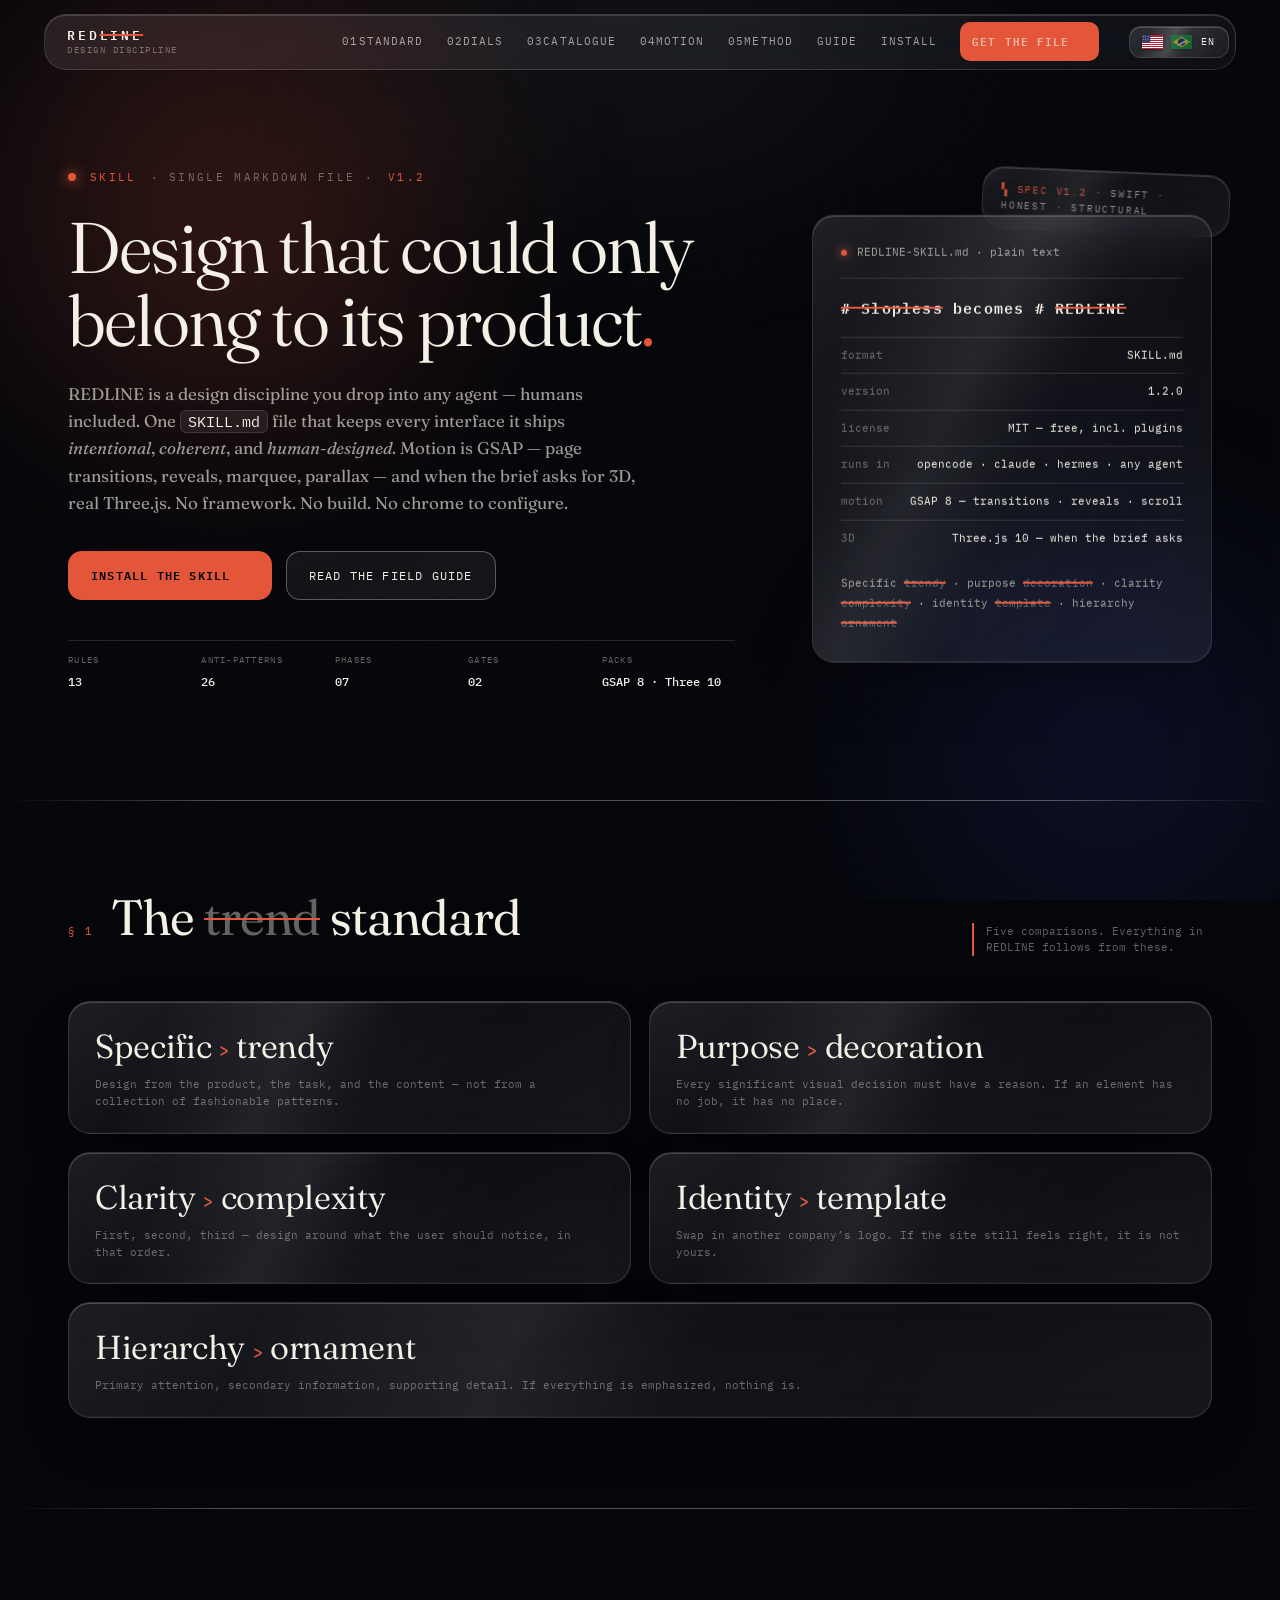
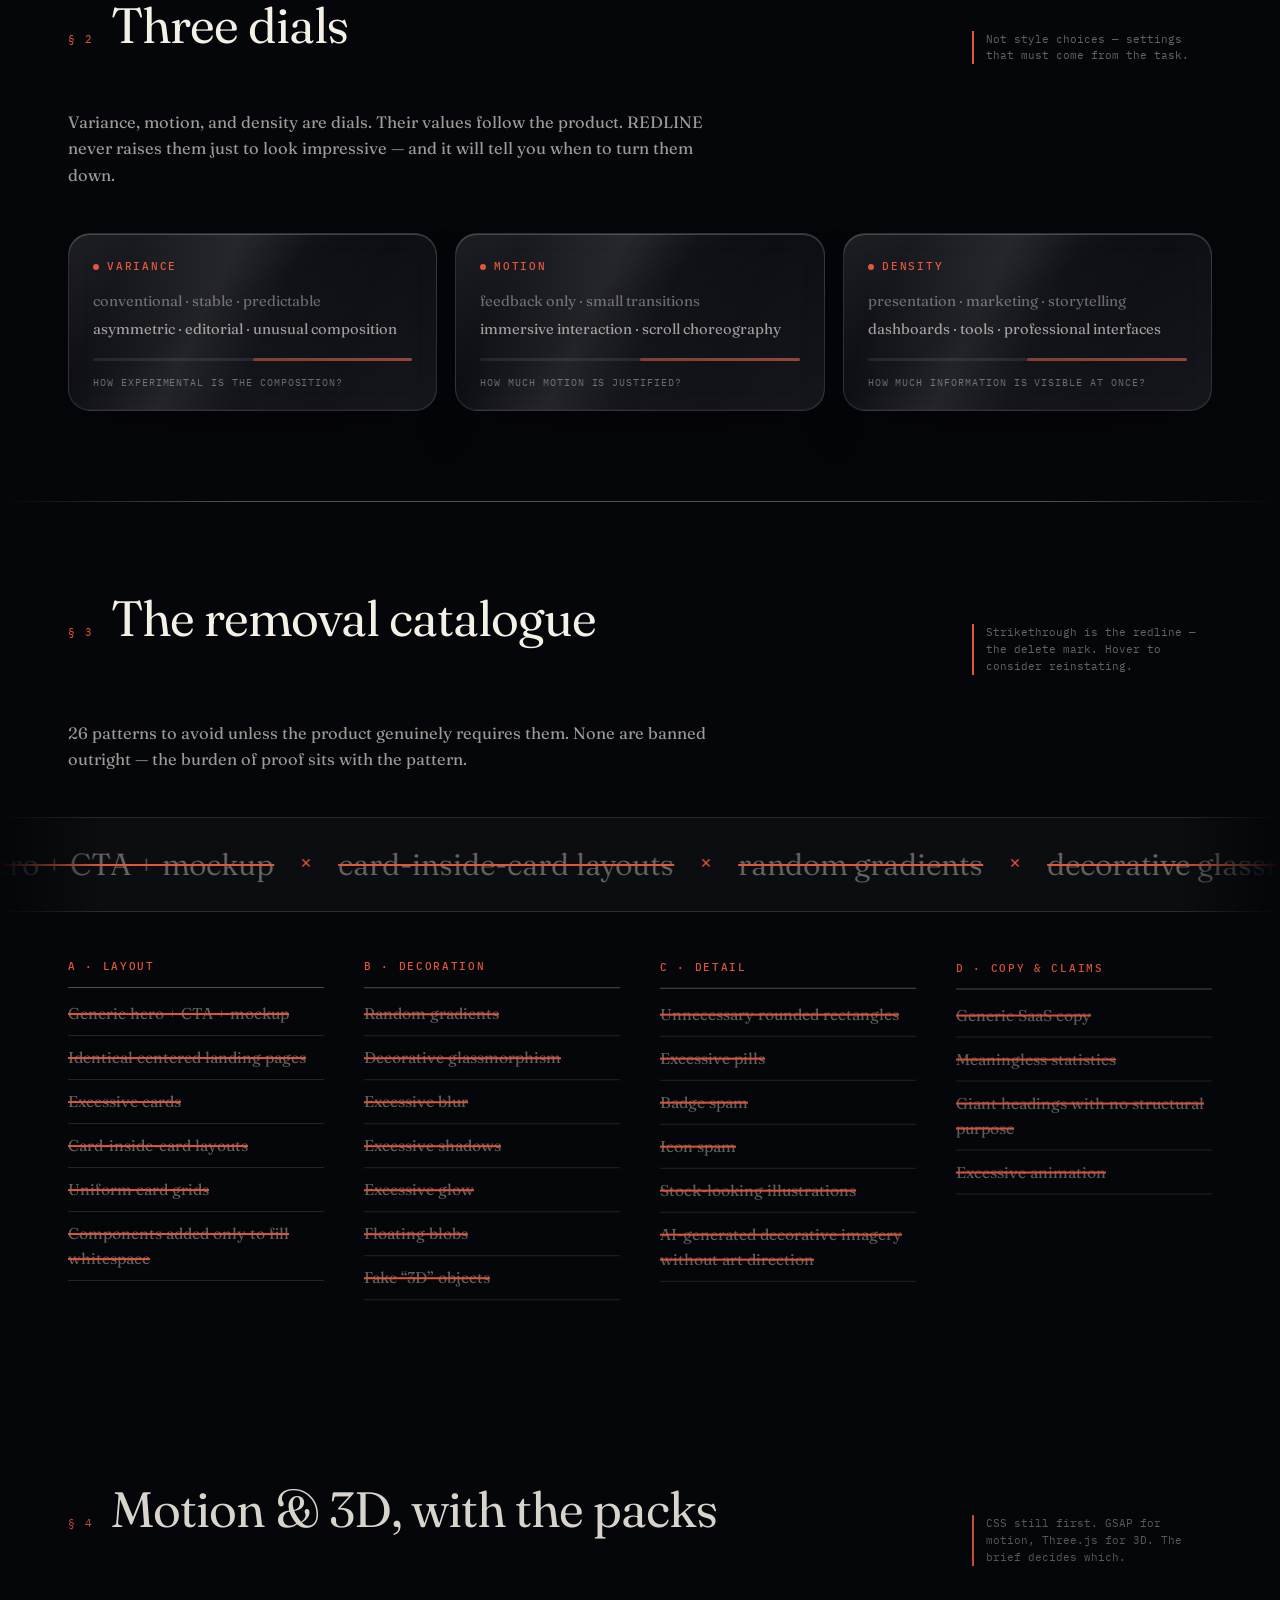
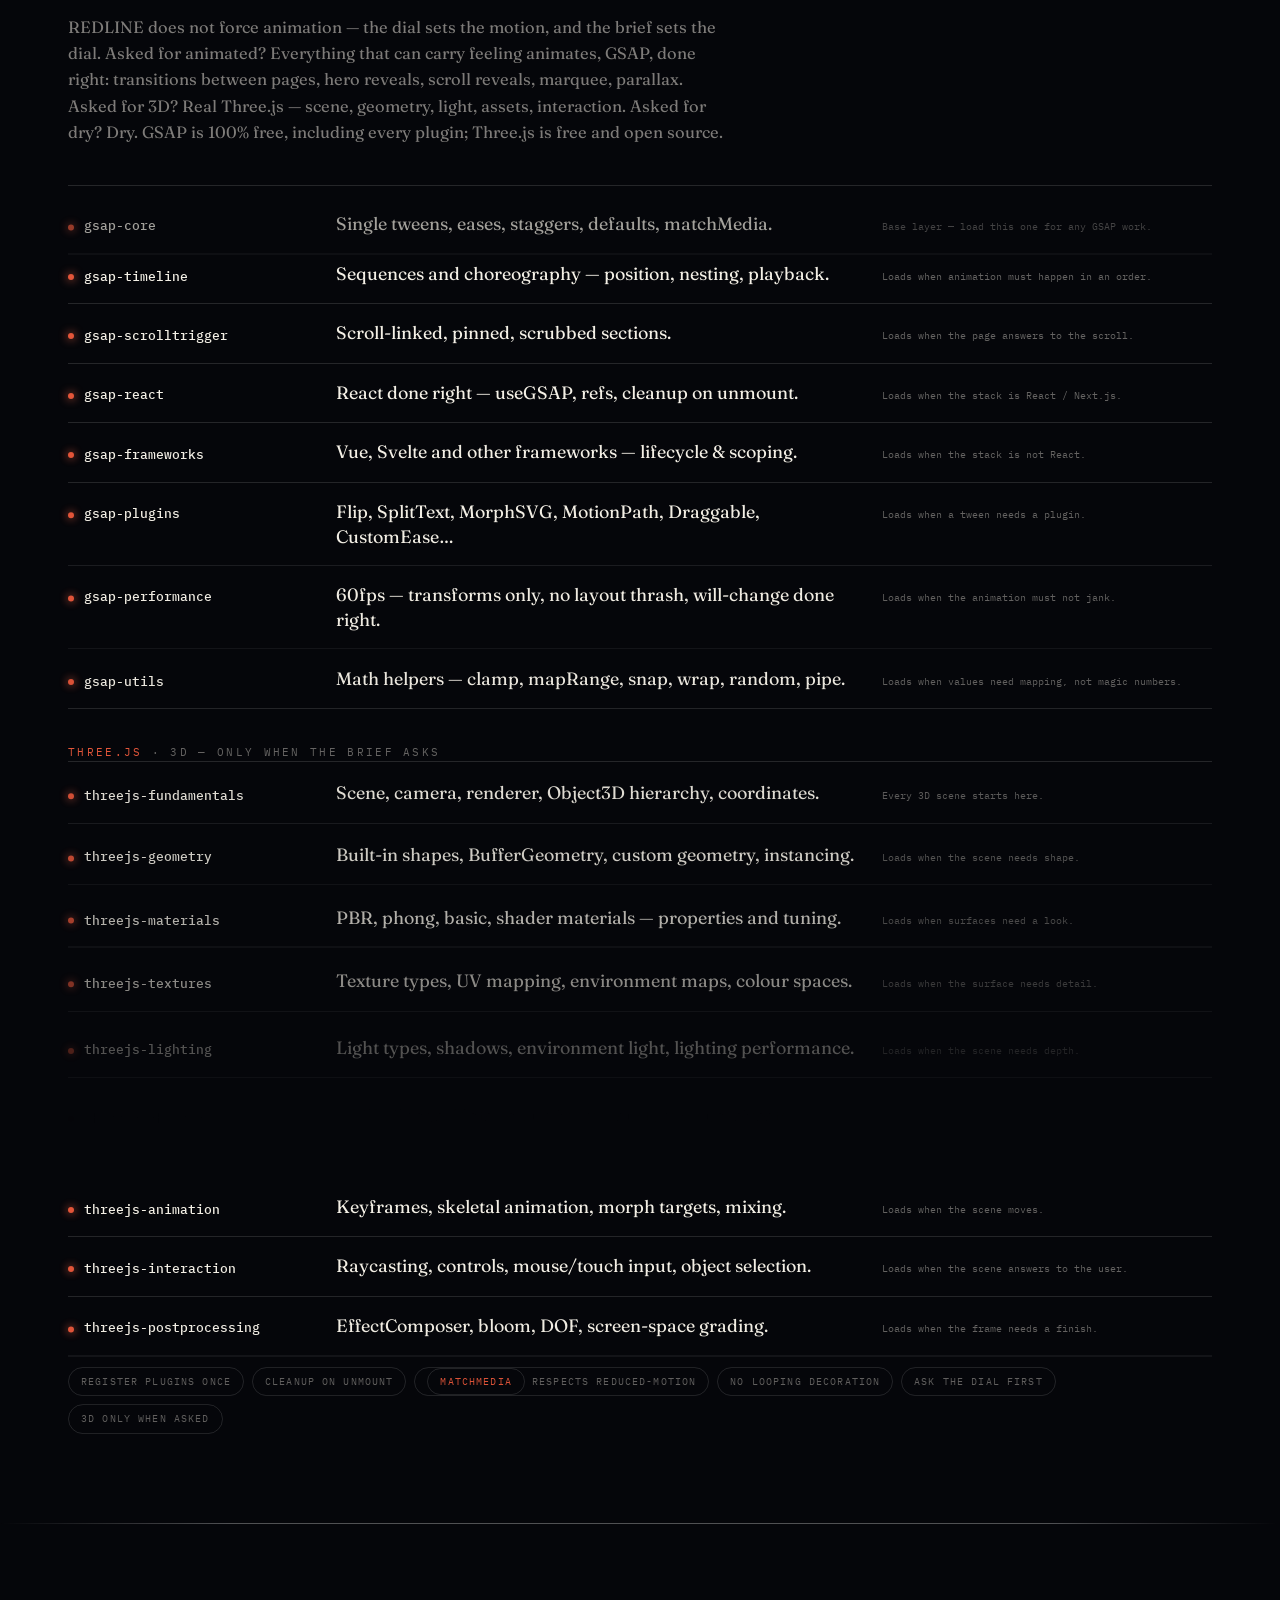
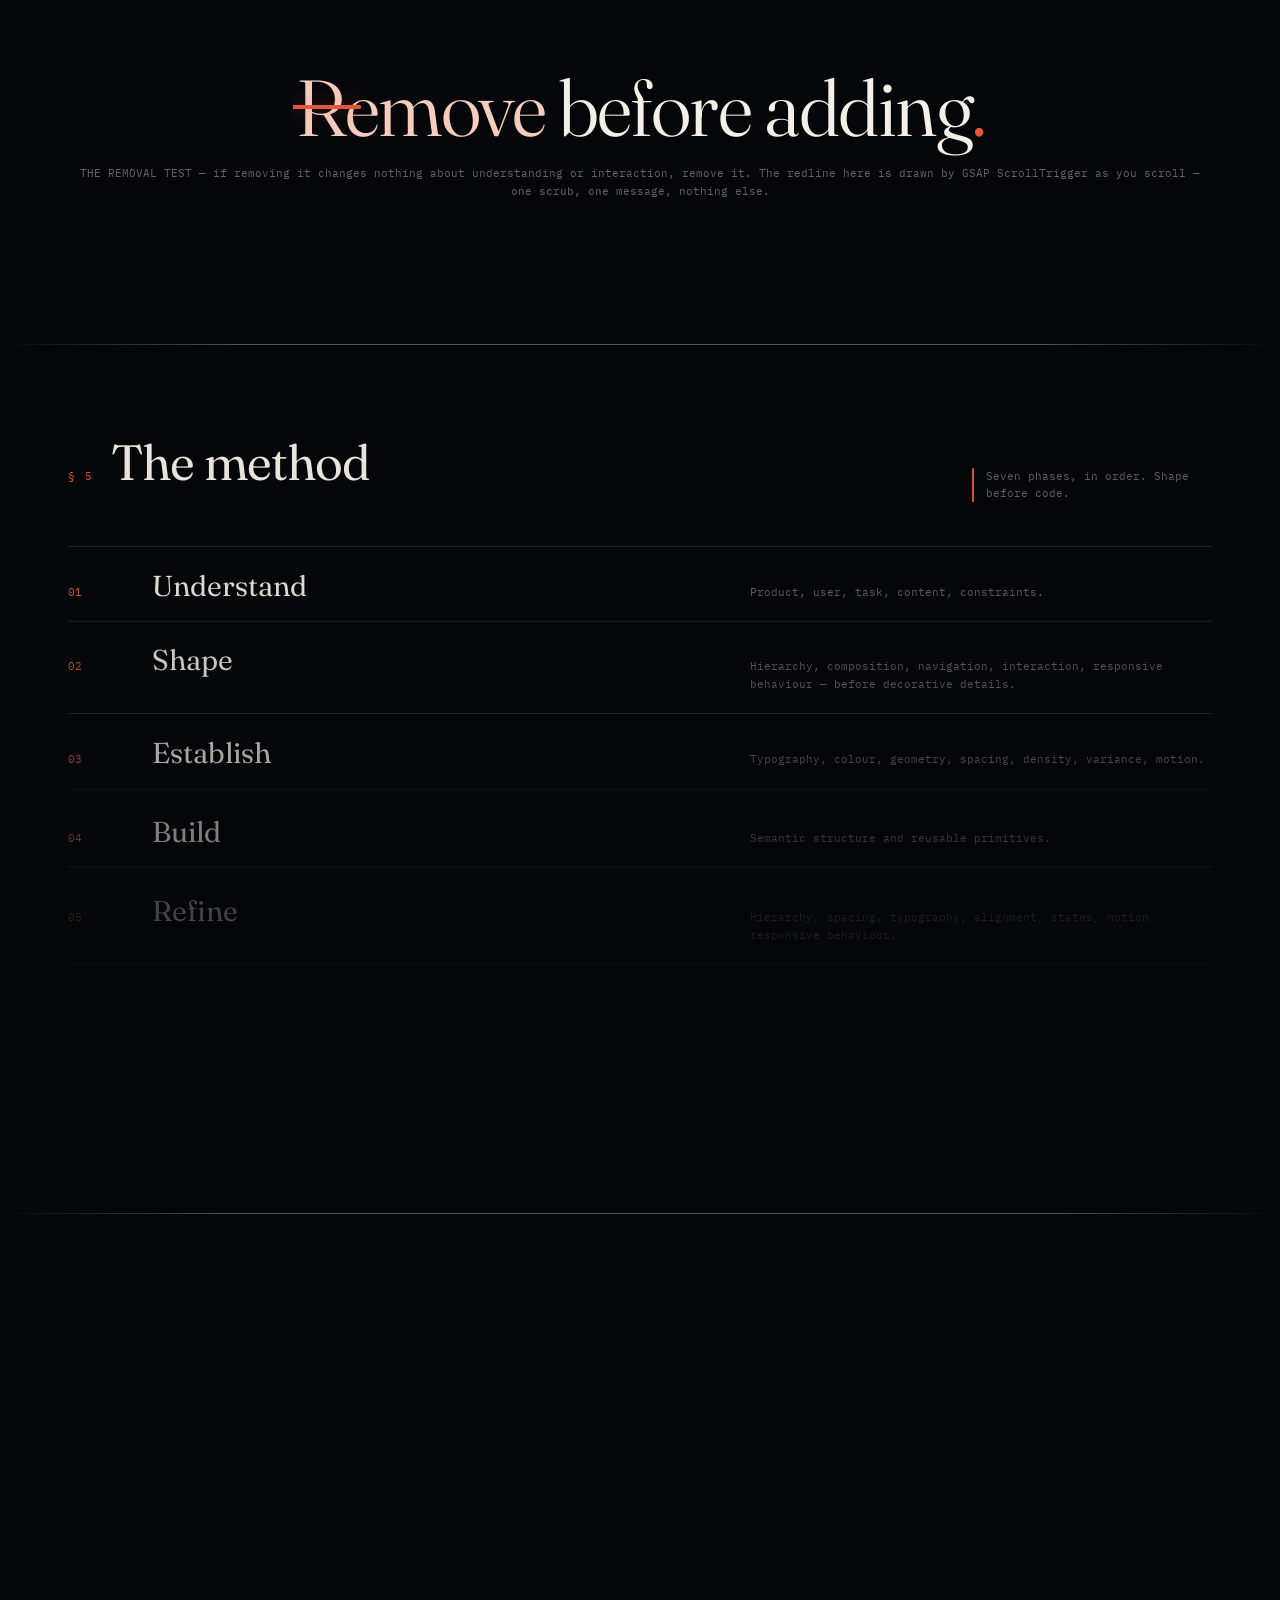
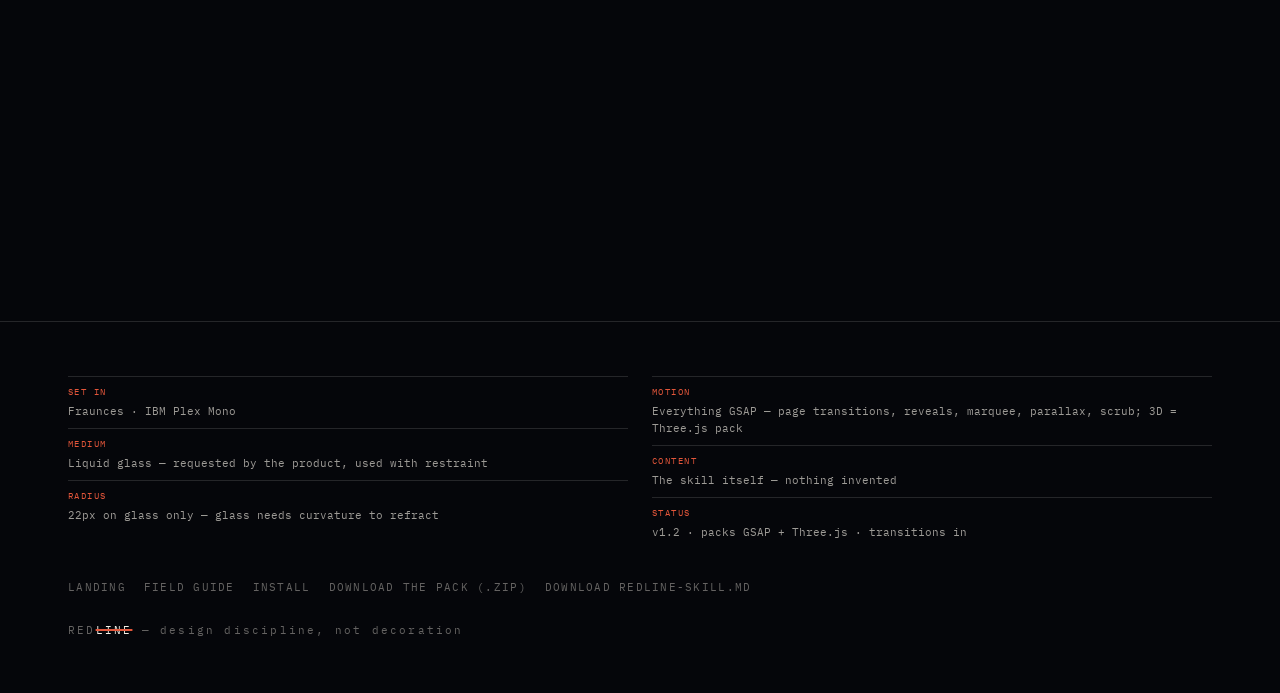
==== index.html @ 7726c8c5 "REDLINE: design discipline skill + promo site (EN/PT, GSAP & Three.js packs)" ====
<!doctype html>
<html lang="en">
<head>
<meta charset="utf-8">
<meta name="viewport" content="width=device-width, initial-scale=1">
<meta name="color-scheme" content="dark">
<title>REDLINE — Design that could only belong to its product</title>
<meta name="description" content="REDLINE is a design discipline skill — one SKILL.md file that keeps AI-generated interfaces intentional, coherent, and human. Drop it into any agent.">
<link rel="preconnect" href="https://fonts.googleapis.com">
<link rel="preconnect" href="https://fonts.gstatic.com" crossorigin>
<link href="https://fonts.googleapis.com/css2?family=Fraunces:ital,opsz,wght@0,9..144,300..700;1,9..144,300..700&family=IBM+Plex+Mono:ital,wght@0,400;0,500;1,400&display=swap" rel="stylesheet">
<link rel="icon" href="data:image/svg+xml,%3Csvg xmlns='http://www.w3.org/2000/svg' viewBox='0 0 32 32'%3E%3Crect width='32' height='32' rx='7' fill='%2305060A'/%3E%3Crect x='4' y='15' width='24' height='2' rx='1' fill='%23E3563A'/%3E%3C/svg%3E">
<link rel="stylesheet" href="styles.css">
</head>
<body>

<div class="aura" aria-hidden="true"><span class="aura__core"></span></div>

<div class="pagefx" aria-hidden="true"><span class="pagefx__word">REDLINE</span></div>

<a class="skip" href="#main">Skip to content</a>

<div class="progress" aria-hidden="true"><span class="progress__bar" id="progressBar"></span></div>

<header class="topbar">
  <a class="logo" href="index.html" aria-label="REDLINE — home" data-i18n-attr="aria-label">
    RED<span class="logo__red">LINE</span>
    <span class="logo__tag">DESIGN DISCIPLINE</span>
  </a>
  <nav class="topnav" aria-label="Sections" data-i18n-attr="aria-label">
    <a href="#standard"><span class="n">01</span>Standard</a>
    <a href="#dials"><span class="n">02</span>Dials</a>
    <a href="#catalogue"><span class="n">03</span>Catalogue</a>
    <a href="#motion"><span class="n">04</span>Motion</a>
    <a href="#method"><span class="n">05</span>Method</a>
    <a href="guide.html">Guide</a>
    <a href="install.html">Install</a>
    <a class="btn btn--primary" href="install.html">Get the file <span class="arrow">→</span></a>
  </nav>
  <button class="langbtn" id="langBtn" type="button" aria-label="Mudar para português">
    <span class="langbtn__flag langbtn__flag--us" aria-hidden="true"><svg viewBox="0 0 21 14" xmlns="http://www.w3.org/2000/svg"><rect width="21" height="14" fill="#B22234"/><rect y="2" width="21" height="1" fill="#FFF"/><rect y="4" width="21" height="1" fill="#FFF"/><rect y="6" width="21" height="1" fill="#FFF"/><rect y="8" width="21" height="1" fill="#FFF"/><rect y="10" width="21" height="1" fill="#FFF"/><rect y="12" width="21" height="1" fill="#FFF"/><rect width="8.4" height="7.5" fill="#3C3B6E"/><circle cx="1.2" cy="1.6" r="0.4" fill="#FFF"/><circle cx="3.6" cy="1.6" r="0.4" fill="#FFF"/><circle cx="6" cy="1.6" r="0.4" fill="#FFF"/><circle cx="1.2" cy="4.4" r="0.4" fill="#FFF"/><circle cx="3.6" cy="4.4" r="0.4" fill="#FFF"/><circle cx="6" cy="4.4" r="0.4" fill="#FFF"/></svg></span>
    <span class="langbtn__flag langbtn__flag--br" aria-hidden="true"><svg viewBox="0 0 21 14" xmlns="http://www.w3.org/2000/svg"><rect width="21" height="14" fill="#009C3B"/><path d="M10.5 1.75 19.25 7 10.5 12.25 1.75 7Z" fill="#FFDF00"/><circle cx="10.5" cy="7" r="3.6" fill="#002776"/><path d="M6.3 9.7 14.7 5.3 15.6 6.6 7.2 11Z" fill="#FFF"/></svg></span>
    <span class="langbtn__code" data-langcode>EN</span>
  </button>
</header>

<main id="main">

  <!-- ══════════ HERO ══════════ -->
  <section class="hero">
    <div class="wrap hero__grid">
      <div>
        <p class="eyebrow hero__eyebrow"><span class="glow"></span><span class="red">SKILL</span> · SINGLE MARKDOWN FILE · <span class="red">v1.2</span></p>
        <h1>Design that could only belong to its product<span class="period">.</span></h1>
        <p class="sub" data-i18n="hero.sub">REDLINE is a design discipline you drop into any agent — humans included. One <code class="inline-code">SKILL.md</code> file that keeps every interface it ships <em>intentional</em>, <em>coherent</em>, and <em>human-designed</em>. Motion is GSAP — page transitions, reveals, marquee, parallax — and when the brief asks for 3D, real Three.js. No framework. No build. No chrome to configure.</p>
        <div class="hero__cta">
          <a class="btn btn--primary" href="install.html">Install the skill <span class="arrow">→</span></a>
          <a class="btn" href="guide.html">Read the field guide</a>
        </div>
        <div class="hero__meta">
          <div><span class="k">Rules</span><span class="v">13</span></div>
          <div><span class="k">Anti-patterns</span><span class="v">26</span></div>
          <div><span class="k">Phases</span><span class="v">07</span></div>
          <div><span class="k">Gates</span><span class="v">02</span></div>
          <div><span class="k">Packs</span><span class="v">GSAP 8 · Three 10</span></div>
        </div>
      </div>

      <div class="hero__stage">
        <div class="glass skillcard--back" aria-hidden="true"><span class="red">▚ spec v1.2</span> · swift · honest · structural</div>
        <div class="glass skillcard">
          <p class="skillcard__file"><span class="dot"></span> REDLINE-SKILL.md · plain text</p>
          <h2 data-i18n="sc.h2"><span class="strike"># Slopless</span> becomes # <span class="strike">REDLINE</span></h2>
          <div class="skillcard__rows">
            <div><span class="k">format</span><span class="v">SKILL.md</span></div>
            <div><span class="k">version</span><span class="v">1.2.0</span></div>
            <div><span class="k">license</span><span class="v">MIT — free, incl. plugins</span></div>
            <div><span class="k">runs in</span><span class="v">opencode · claude · hermes · any agent</span></div>
            <div><span class="k">motion</span><span class="v">GSAP 8 — transitions · reveals · scroll</span></div>
            <div><span class="k">3D</span><span class="v">Three.js 10 — when the brief asks</span></div>
          </div>
          <p class="skillcard__rules" data-i18n="sc.rules">
            Specific <span class="strike">trendy</span> · purpose <span class="strike">decoration</span> · clarity <span class="strike">complexity</span> · identity <span class="strike">template</span> · hierarchy <span class="strike">ornament</span>
          </p>
        </div>
      </div>
    </div>
  </section>

  <hr class="band">

  <!-- ══════════ THE STANDARD ══════════ -->
  <section class="sec" id="standard" data-spy>
    <div class="wrap">
      <div class="sec__head">
        <span class="sec__no">§ 1</span>
        <h2 class="sec__title" data-i18n="s1.title">The <span class="strike">trend</span> standard</h2>
        <p class="sec__note">Five comparisons. Everything in REDLINE follows from these.</p>
      </div>
      <div class="standards">
        <article class="glass standard">
          <h3 class="standard__term" data-i18n="t.var">Specific <span class="cmp">&gt;</span> trendy</h3>
          <p class="standard__why">Design from the product, the task, and the content — not from a collection of fashionable patterns.</p>
        </article>
        <article class="glass standard">
          <h3 class="standard__term" data-i18n="t.pur">Purpose <span class="cmp">&gt;</span> decoration</h3>
          <p class="standard__why">Every significant visual decision must have a reason. If an element has no job, it has no place.</p>
        </article>
        <article class="glass standard">
          <h3 class="standard__term" data-i18n="t.cla">Clarity <span class="cmp">&gt;</span> complexity</h3>
          <p class="standard__why">First, second, third — design around what the user should notice, in that order.</p>
        </article>
        <article class="glass standard">
          <h3 class="standard__term" data-i18n="t.ide">Identity <span class="cmp">&gt;</span> template</h3>
          <p class="standard__why">Swap in another company&rsquo;s logo. If the site still feels right, it is not yours.</p>
        </article>
        <article class="glass standard standard--wide">
          <h3 class="standard__term" data-i18n="t.hie">Hierarchy <span class="cmp">&gt;</span> ornament</h3>
          <p class="standard__why">Primary attention, secondary information, supporting detail. If everything is emphasized, nothing is.</p>
        </article>
      </div>
    </div>
  </section>

  <hr class="band">

  <!-- ══════════ DIALS ══════════ -->
  <section class="sec" id="dials" data-spy>
    <div class="wrap">
      <div class="sec__head">
        <span class="sec__no">§ 2</span>
        <h2 class="sec__title">Three dials</h2>
        <p class="sec__note">Not style choices — settings that must come from the task.</p>
      </div>
      <p class="sec__lead">Variance, motion, and density are dials. Their values follow the product. REDLINE never raises them just to look impressive — and it will tell you when to turn them down.</p>
      <div class="dials">
        <article class="glass dial">
          <h3 class="dial__name">Variance</h3>
          <div class="dial__scale">
            <span class="low">conventional · stable · predictable</span>
            <span>asymmetric · editorial · unusual composition</span>
          </div>
          <div class="dial__ruler" aria-hidden="true"></div>
          <p class="dial__guide">How experimental is the composition?</p>
        </article>
        <article class="glass dial">
          <h3 class="dial__name">Motion</h3>
          <div class="dial__scale">
            <span class="low">feedback only · small transitions</span>
            <span>immersive interaction · scroll choreography</span>
          </div>
          <div class="dial__ruler" aria-hidden="true"></div>
          <p class="dial__guide">How much motion is justified?</p>
        </article>
        <article class="glass dial">
          <h3 class="dial__name">Density</h3>
          <div class="dial__scale">
            <span class="low">presentation · marketing · storytelling</span>
            <span>dashboards · tools · professional interfaces</span>
          </div>
          <div class="dial__ruler" aria-hidden="true"></div>
          <p class="dial__guide">How much information is visible at once?</p>
        </article>
      </div>
    </div>
  </section>

  <hr class="band">

  <!-- ══════════ CATALOGUE ══════════ -->
  <section class="sec" id="catalogue" data-spy>
    <div class="wrap">
      <div class="sec__head">
        <span class="sec__no">§ 3</span>
        <h2 class="sec__title">The removal catalogue</h2>
        <p class="sec__note">Strikethrough is the redline — the delete mark. Hover to consider reinstating.</p>
      </div>
      <p class="sec__lead">26 patterns to avoid unless the product genuinely requires them. None are banned outright — the burden of proof sits with the pattern.</p>
    </div>

    <div class="marquee" aria-hidden="true">
      <div class="marquee__track">
        <div class="marquee__set" aria-hidden="false">
          <span class="marquee__item">generic hero + CTA + mockup</span><span class="marquee__sep">✕</span>
          <span class="marquee__item">card-inside-card layouts</span><span class="marquee__sep">✕</span>
          <span class="marquee__item">random gradients</span><span class="marquee__sep">✕</span>
          <span class="marquee__item">decorative glassmorphism</span><span class="marquee__sep">✕</span>
          <span class="marquee__item">badge spam</span><span class="marquee__sep">✕</span>
          <span class="marquee__item">meaningless statistics</span><span class="marquee__sep">✕</span>
          <span class="marquee__item">floating blobs</span><span class="marquee__sep">✕</span>
          <span class="marquee__item">generic SaaS copy</span><span class="marquee__sep">✕</span>
          <span class="marquee__item">excessive pills</span><span class="marquee__sep">✕</span>
          <span class="marquee__item">uniform card grids</span><span class="marquee__sep">✕</span>
        </div>
        <div class="marquee__set" aria-hidden="true">
          <span class="marquee__item">generic hero + CTA + mockup</span><span class="marquee__sep">✕</span>
          <span class="marquee__item">card-inside-card layouts</span><span class="marquee__sep">✕</span>
          <span class="marquee__item">random gradients</span><span class="marquee__sep">✕</span>
          <span class="marquee__item">decorative glassmorphism</span><span class="marquee__sep">✕</span>
          <span class="marquee__item">badge spam</span><span class="marquee__sep">✕</span>
          <span class="marquee__item">meaningless statistics</span><span class="marquee__sep">✕</span>
          <span class="marquee__item">floating blobs</span><span class="marquee__sep">✕</span>
          <span class="marquee__item">generic SaaS copy</span><span class="marquee__sep">✕</span>
          <span class="marquee__item">excessive pills</span><span class="marquee__sep">✕</span>
          <span class="marquee__item">uniform card grids</span><span class="marquee__sep">✕</span>
        </div>
      </div>
    </div>

    <div class="wrap">
      <div class="catalogue-grid">
        <div>
          <h3>A · Layout</h3>
          <ul class="slop">
            <li>Generic hero + CTA + mockup</li>
            <li>Identical centered landing pages</li>
            <li>Excessive cards</li>
            <li>Card-inside-card layouts</li>
            <li>Uniform card grids</li>
            <li>Components added only to fill whitespace</li>
          </ul>
        </div>
        <div>
          <h3>B · Decoration</h3>
          <ul class="slop">
            <li>Random gradients</li>
            <li>Decorative glassmorphism</li>
            <li>Excessive blur</li>
            <li>Excessive shadows</li>
            <li>Excessive glow</li>
            <li>Floating blobs</li>
            <li>Fake &ldquo;3D&rdquo; objects</li>
          </ul>
        </div>
        <div>
          <h3>C · Detail</h3>
          <ul class="slop">
            <li>Unnecessary rounded rectangles</li>
            <li>Excessive pills</li>
            <li>Badge spam</li>
            <li>Icon spam</li>
            <li>Stock-looking illustrations</li>
            <li>AI-generated decorative imagery without art direction</li>
          </ul>
        </div>
        <div>
          <h3>D · Copy &amp; claims</h3>
          <ul class="slop">
            <li>Generic SaaS copy</li>
            <li>Meaningless statistics</li>
            <li>Giant headings with no structural purpose</li>
            <li>Excessive animation</li>
          </ul>
        </div>
      </div>
    </div>
  </section>

  <!-- ══════════ MOTION + GSAP PACK ══════════ -->
  <section class="sec" id="motion" data-spy>
    <div class="wrap">
      <div class="sec__head">
        <span class="sec__no">§ 4</span>
        <h2 class="sec__title">Motion &amp; 3D, with the packs</h2>
        <p class="sec__note">CSS still first. GSAP for motion, Three.js for 3D. The brief decides which.</p>
      </div>
      <p class="sec__lead">REDLINE does not force animation — the dial sets the motion, and the brief sets the dial. Asked for animated? Everything that can carry feeling animates, GSAP, done right: transitions between pages, hero reveals, scroll reveals, marquee, parallax. Asked for 3D? Real Three.js — scene, geometry, light, assets, interaction. Asked for dry? Dry. GSAP is 100% free, including every plugin; Three.js is free and open source.</p>
      <div class="gskills">
        <div class="gskill">
          <span class="gskill__name">gsap-core</span>
          <span class="gskill__do">Single tweens, eases, staggers, defaults, matchMedia.</span>
          <span class="gskill__when">Base layer — load this one for any GSAP work.</span>
        </div>
        <div class="gskill">
          <span class="gskill__name">gsap-timeline</span>
          <span class="gskill__do">Sequences and choreography — position, nesting, playback.</span>
          <span class="gskill__when">Loads when animation must happen in an order.</span>
        </div>
        <div class="gskill">
          <span class="gskill__name">gsap-scrolltrigger</span>
          <span class="gskill__do">Scroll-linked, pinned, scrubbed sections.</span>
          <span class="gskill__when">Loads when the page answers to the scroll.</span>
        </div>
        <div class="gskill">
          <span class="gskill__name">gsap-react</span>
          <span class="gskill__do">React done right — useGSAP, refs, cleanup on unmount.</span>
          <span class="gskill__when">Loads when the stack is React / Next.js.</span>
        </div>
        <div class="gskill">
          <span class="gskill__name">gsap-frameworks</span>
          <span class="gskill__do">Vue, Svelte and other frameworks — lifecycle &amp; scoping.</span>
          <span class="gskill__when">Loads when the stack is not React.</span>
        </div>
        <div class="gskill">
          <span class="gskill__name">gsap-plugins</span>
          <span class="gskill__do">Flip, SplitText, MorphSVG, MotionPath, Draggable, CustomEase&hellip;</span>
          <span class="gskill__when">Loads when a tween needs a plugin.</span>
        </div>
        <div class="gskill">
          <span class="gskill__name">gsap-performance</span>
          <span class="gskill__do">60fps — transforms only, no layout thrash, will-change done right.</span>
          <span class="gskill__when">Loads when the animation must not jank.</span>
        </div>
        <div class="gskill">
          <span class="gskill__name">gsap-utils</span>
          <span class="gskill__do">Math helpers — clamp, mapRange, snap, wrap, random, pipe.</span>
          <span class="gskill__when">Loads when values need mapping, not magic numbers.</span>
        </div>
      </div>
      <p class="eyebrow packsub"><span class="red">THREE.JS</span> · 3D — ONLY WHEN THE BRIEF ASKS</p>
      <div class="gskills">
        <div class="gskill">
          <span class="gskill__name">threejs-fundamentals</span>
          <span class="gskill__do">Scene, camera, renderer, Object3D hierarchy, coordinates.</span>
          <span class="gskill__when">Every 3D scene starts here.</span>
        </div>
        <div class="gskill">
          <span class="gskill__name">threejs-geometry</span>
          <span class="gskill__do">Built-in shapes, BufferGeometry, custom geometry, instancing.</span>
          <span class="gskill__when">Loads when the scene needs shape.</span>
        </div>
        <div class="gskill">
          <span class="gskill__name">threejs-materials</span>
          <span class="gskill__do">PBR, phong, basic, shader materials — properties and tuning.</span>
          <span class="gskill__when">Loads when surfaces need a look.</span>
        </div>
        <div class="gskill">
          <span class="gskill__name">threejs-textures</span>
          <span class="gskill__do">Texture types, UV mapping, environment maps, colour spaces.</span>
          <span class="gskill__when">Loads when the surface needs detail.</span>
        </div>
        <div class="gskill">
          <span class="gskill__name">threejs-lighting</span>
          <span class="gskill__do">Light types, shadows, environment light, lighting performance.</span>
          <span class="gskill__when">Loads when the scene needs depth.</span>
        </div>
        <div class="gskill">
          <span class="gskill__name">threejs-shaders</span>
          <span class="gskill__do">GLSL, ShaderMaterial, uniforms, custom visual effects.</span>
          <span class="gskill__when">Loads when stock materials are not enough.</span>
        </div>
        <div class="gskill">
          <span class="gskill__name">threejs-loaders</span>
          <span class="gskill__do">GLTF, textures, HDR, async patterns, loading progress.</span>
          <span class="gskill__when">Loads when there are assets to load.</span>
        </div>
        <div class="gskill">
          <span class="gskill__name">threejs-animation</span>
          <span class="gskill__do">Keyframes, skeletal animation, morph targets, mixing.</span>
          <span class="gskill__when">Loads when the scene moves.</span>
        </div>
        <div class="gskill">
          <span class="gskill__name">threejs-interaction</span>
          <span class="gskill__do">Raycasting, controls, mouse/touch input, object selection.</span>
          <span class="gskill__when">Loads when the scene answers to the user.</span>
        </div>
        <div class="gskill">
          <span class="gskill__name">threejs-postprocessing</span>
          <span class="gskill__do">EffectComposer, bloom, DOF, screen-space grading.</span>
          <span class="gskill__when">Loads when the frame needs a finish.</span>
        </div>
      </div>
      <div class="motionrule">
        <span>Register plugins once</span>
        <span>Cleanup on unmount</span>
        <span><span class="red">matchMedia</span> respects reduced-motion</span>
        <span>No looping decoration</span>
        <span>Ask the dial first</span>
        <span>3D only when asked</span>
      </div>
    </div>
  </section>

  <hr class="band">

  <!-- ══════════ STATEMENT ══════════ -->
  <section class="statement" id="statement" data-spy>
    <div class="wrap">
      <h2 class="statement__line"><span class="s-word">Remove</span> <span class="s-word">before</span> <span class="s-word">adding</span><span class="period">.</span></h2>
      <p class="statement__sub">THE REMOVAL TEST — if removing it changes nothing about understanding or interaction, remove it. The redline here is drawn by GSAP ScrollTrigger as you scroll — one scrub, one message, nothing else.</p>
    </div>
  </section>

  <hr class="band">

  <!-- ══════════ METHOD ══════════ -->
  <section class="sec" id="method" data-spy>
    <div class="wrap">
      <div class="sec__head">
        <span class="sec__no">§ 5</span>
        <h2 class="sec__title">The method</h2>
        <p class="sec__note">Seven phases, in order. Shape before code.</p>
      </div>
      <div class="phases">
        <div class="phases__row">
          <span class="phases__no">01</span><span class="phases__name">Understand</span>
          <span class="phases__gloss">Product, user, task, content, constraints.</span>
        </div>
        <div class="phases__row">
          <span class="phases__no">02</span><span class="phases__name">Shape</span>
          <span class="phases__gloss">Hierarchy, composition, navigation, interaction, responsive behaviour — before decorative details.</span>
        </div>
        <div class="phases__row">
          <span class="phases__no">03</span><span class="phases__name">Establish</span>
          <span class="phases__gloss">Typography, colour, geometry, spacing, density, variance, motion.</span>
        </div>
        <div class="phases__row">
          <span class="phases__no">04</span><span class="phases__name">Build</span>
          <span class="phases__gloss">Semantic structure and reusable primitives.</span>
        </div>
        <div class="phases__row">
          <span class="phases__no">05</span><span class="phases__name">Refine</span>
          <span class="phases__gloss">Hierarchy, spacing, typography, alignment, states, motion, responsive behaviour.</span>
        </div>
        <div class="phases__row">
          <span class="phases__no">06</span><span class="phases__name">Audit</span>
          <span class="phases__gloss">Usability, accessibility, responsive behaviour, performance, consistency, content accuracy, visual hierarchy.</span>
        </div>
        <div class="phases__row">
          <span class="phases__no">07</span><span class="phases__name">Distill</span>
          <span class="phases__gloss">Remove anything that does not contribute. Do not add more because the page feels empty.</span>
        </div>
      </div>
    </div>
  </section>

  <hr class="band">

  <!-- ══════════ INSTALL CTA ══════════ -->
  <section class="sec" id="install">
    <div class="wrap">
      <div class="glass installbox">
        <div class="installbox__left">
          <p class="eyebrow"><span class="red">INSTALL</span> · ONE FILE</p>
          <h2>Drop it into your agent. That&rsquo;s the whole install<span class="period">.</span></h2>
          <p>REDLINE is a single markdown file. Your agent reads it like a manual, and every interface it designs from then on answers to the same discipline.</p>
          <div class="installbox__steps">
            <div><span class="n">1</span><span data-i18n="ib.s1">Copy <code class="inline-code">REDLINE-SKILL.md</code> into <code class="inline-code">skills/redline/</code></span></div>
            <div><span class="n">2</span><span data-i18n="ib.s2">Copy the <span class="red">8 GSAP skills</span> and <span class="red">10 Three.js skills</span> into <code class="inline-code">skills/</code> and register each in the index</span></div>
            <div><span class="n">3</span><span data-i18n="ib.s3">Ask it to design something — and watch it redline itself</span></div>
          </div>
          <div style="margin-top:8px">
            <a class="btn btn--primary" href="install.html">Install &amp; send to Hermes <span class="arrow">→</span></a>
          </div>
        </div>
        <div class="terminal" role="img" aria-label="Terminal showing the Redline install commands" data-i18n-attr="aria-label">
          <div class="terminal__bar"><i></i><i></i><i></i><span>REDLINE — bash</span></div>
          <div class="terminal__body">
            <div><span class="p">$</span> unzip redline-gsap.zip <span class="c"># skill + GSAP + Three.js packs</span></div>
            <div><span class="p">$</span> mkdir -p ~/.config/opencode/skills/redline</div>
            <div><span class="p">$</span> cp REDLINE-SKILL.md ~/.config/opencode/skills/redline/</div>
            <div><span class="p">$</span> cp -r skills/gsap-* skills/threejs-* ~/.config/opencode/skills/</div>
            <div><span class="p">$</span> <span class="c"># register each in skills-index.md (one line each)</span></div>
            <div><span class="p">$</span> <span class="c"># done. 19 skills live, 0 slop found.</span></div>
            <div><span class="p">$</span> <span class="caret">▮</span></div>
          </div>
        </div>
      </div>
    </div>
  </section>

</main>

<footer class="colophon">
  <div class="wrap">
    <div class="colophon__grid">
      <div>
        <p class="colophon__line"><span class="k">Set in</span>Fraunces · IBM Plex Mono</p>
        <p class="colophon__line"><span class="k">Medium</span>Liquid glass — requested by the product, used with restraint</p>
        <p class="colophon__line"><span class="k">Radius</span>22px on glass only — glass needs curvature to refract</p>
      </div>
      <div>
        <p class="colophon__line"><span class="k">Motion</span>Everything GSAP — page transitions, reveals, marquee, parallax, scrub; 3D = Three.js pack</p>
        <p class="colophon__line"><span class="k">Content</span>The skill itself — nothing invented</p>
        <p class="colophon__line"><span class="k">Status</span>v1.2 · packs GSAP + Three.js · transitions in</p>
      </div>
    </div>
    <nav class="colophon__nav" aria-label="Footer" data-i18n-attr="aria-label">
      <a href="index.html">Landing</a>
      <a href="guide.html">Field guide</a>
      <a href="install.html">Install</a>
      <a href="redline-gsap.zip" download>Download the pack (.zip)</a>
      <a href="REDLINE-SKILL.md" download>Download REDLINE-SKILL.md</a>
    </nav>
    <p class="colophon__brand">RED<span class="redline">LINE</span> — design discipline, not decoration</p>
  </div>
</footer>

<script src="vendor/gsap.min.js"></script>
<script src="vendor/ScrollTrigger.min.js"></script>
<script src="script.js"></script>
</body>
</html>
---- styles.css ----
/* ══════════════════════════════════════════════════════════════
   REDLINE — design discipline skill · marketing system
   Liquid glass edition. Shared across index / guide / install.
   ══════════════════════════════════════════════════════════════ */

/* ── Tokens ─────────────────────────────────────────────────── */

:root {
  --bg0:          #05060A;
  --bg1:          #0A0C13;
  --ink:          #F4F0E6;
  --ink-dim:      rgba(244, 240, 230, 0.64);
  --ink-faint:    rgba(244, 240, 230, 0.40);

  --red:          #E3563A;
  --red-bright:   #FF6A4D;
  --red-glass:    rgba(227, 86, 58, 0.16);

  --glass:        rgba(255, 255, 255, 0.055);
  --glass-2:      rgba(255, 255, 255, 0.10);
  --stroke:       rgba(255, 255, 255, 0.13);
  --stroke-strong:rgba(255, 255, 255, 0.30);

  --serif: "Fraunces", "Iowan Old Style", Georgia, serif;
  --mono:  "IBM Plex Mono", ui-monospace, "SFMono-Regular", Menlo, monospace;

  --wrap: 1240px;
  --pad:  clamp(20px, 4vw, 48px);
  --radius: 22px;   /* glass only — media needs curvature to refract */
}

/* ── Reset ──────────────────────────────────────────────────── */

*, *::before, *::after { box-sizing: border-box; }

html { scroll-behavior: smooth; scroll-padding-top: 90px; }

body {
  margin: 0;
  background: var(--bg0);
  color: var(--ink);
  font-family: var(--serif);
  font-size: 17px;
  line-height: 1.6;
  -webkit-font-smoothing: antialiased;
  text-rendering: optimizeLegibility;
  overflow-x: clip;
}

h1, h2, h3, h4, p, ol, ul, dl, blockquote { margin: 0; padding: 0; }
ol, ul { list-style: none; }
a { color: inherit; text-decoration: none; }
img, svg { display: block; max-width: 100%; }
em { font-style: italic; }

s {
  text-decoration: line-through;
  text-decoration-thickness: 2px;
  text-decoration-color: var(--red);
}

::selection { background: var(--red); color: var(--bg0); }

:focus-visible { outline: 2px solid var(--red-bright); outline-offset: 3px; }

/* ── Atmosphere: aurora + grain (the glass medium) ──────────── */

.aura {
  position: fixed;
  inset: 0;
  z-index: -2;
  pointer-events: none;
  overflow: hidden;
}
.aura::before, .aura::after, .aura__core {
  content: "";
  position: absolute;
  border-radius: 50%;
  filter: blur(60px);
  will-change: transform;
}
.aura::before {
  width: 60vmax; height: 60vmax;
  left: -12vmax; top: -14vmax;
  background: radial-gradient(circle, rgba(227, 86, 58, 0.22), transparent 62%);
  animation: drift-a 46s ease-in-out infinite alternate;
}
.aura::after {
  width: 55vmax; height: 55vmax;
  right: -14vmax; bottom: -16vmax;
  background: radial-gradient(circle, rgba(70, 90, 255, 0.13), transparent 64%);
  animation: drift-b 52s ease-in-out infinite alternate;
}
.aura__core {
  width: 70vmax; height: 42vmax;
  left: 50%; top: -18vmax;
  transform: translateX(-50%);
  background: radial-gradient(ellipse, rgba(255, 255, 255, 0.055), transparent 66%);
}
@keyframes drift-a { to { transform: translate(6vmax, 4vmax) scale(1.08); } }
@keyframes drift-b { to { transform: translate(-5vmax, -4vmax) scale(1.1); } }

body::after {
  content: "";
  position: fixed;
  inset: 0;
  z-index: -1;
  pointer-events: none;
  opacity: 0.05;
  mix-blend-mode: overlay;
  background-image: url("data:image/svg+xml,%3Csvg xmlns='http://www.w3.org/2000/svg' width='160' height='160'%3E%3Cfilter id='n'%3E%3CfeTurbulence type='fractalNoise' baseFrequency='0.9' numOctaves='2' stitchTiles='stitch'/%3E%3C/filter%3E%3Crect width='100%25' height='100%25' filter='url(%23n)'/%3E%3C/svg%3E");
}

/* ── Layout primitives ──────────────────────────────────────── */

.wrap {
  max-width: var(--wrap);
  margin-inline: auto;
  padding-inline: var(--pad);
}

.skip {
  position: absolute;
  left: -9999px;
  top: 0;
  z-index: 200;
  font-family: var(--mono);
  font-size: 12px;
  background: var(--red);
  color: var(--bg0);
  padding: 10px 14px;
}
.skip:focus { left: 0; }

/* ── Liquid glass core ──────────────────────────────────────── */

.glass {
  position: relative;
  overflow: hidden;
  background: linear-gradient(150deg,
    rgba(255, 255, 255, 0.10),
    rgba(255, 255, 255, 0.035) 42%,
    rgba(255, 255, 255, 0.07));
  border: 1px solid var(--stroke);
  border-radius: var(--radius);
  box-shadow:
    inset 0 1px 0 rgba(255, 255, 255, 0.20),
    inset 0 -1px 0 rgba(255, 255, 255, 0.04),
    0 24px 60px -28px rgba(0, 0, 0, 0.6);
  backdrop-filter: blur(16px) saturate(1.4);
  -webkit-backdrop-filter: blur(16px) saturate(1.4);
  transition: border-color 0.4s ease, box-shadow 0.4s ease,
              translate 0.45s cubic-bezier(0.22, 1, 0.36, 1),
              scale 0.18s ease;
}

/* Liquid idle — one slow sheen drift across the pane. */
.glass::before {
  content: "";
  position: absolute;
  inset: -70% -45%;
  border-radius: inherit;
  background: linear-gradient(115deg,
    transparent 32%,
    rgba(255, 255, 255, 0.085) 44%,
    rgba(255, 255, 255, 0.02) 52%,
    transparent 64%);
  pointer-events: none;
  animation: glassIdle 9s ease-in-out infinite alternate;
  will-change: transform;
}
@keyframes glassIdle {
  from { transform: translateX(-16%); }
  to   { transform: translateX(16%); }
}

/* Hover — a bright pass of the light and a gentle lift. */
.glass::after {
  content: "";
  position: absolute;
  inset: 0;
  border-radius: inherit;
  background: linear-gradient(115deg,
    transparent 28%,
    rgba(255, 255, 255, 0.22) 46%,
    rgba(255, 255, 255, 0.06) 54%,
    transparent 70%);
  transform: translateX(-140%) skewX(-12deg);
  pointer-events: none;
  transition: transform 0.9s cubic-bezier(0.22, 1, 0.36, 1);
}
.glass:hover {
  border-color: var(--stroke-strong);
  translate: 0 -3px;
  box-shadow:
    inset 0 1px 0 rgba(255, 255, 255, 0.28),
    0 34px 80px -34px rgba(0, 0, 0, 0.78);
}
.glass:hover::after { transform: translateX(140%) skewX(-12deg); }

/* Active — the glass presses in. */
.glass:active {
  translate: 0 0;
  scale: 0.99;
  border-color: rgba(255, 255, 255, 0.35);
  box-shadow:
    inset 0 1px 0 rgba(255, 255, 255, 0.30),
    0 12px 34px -18px rgba(0, 0, 0, 0.7);
}

/* ── Buttons ────────────────────────────────────────────────── */

.btn {
  display: inline-flex;
  align-items: center;
  gap: 10px;
  font-family: var(--mono);
  font-size: 12px;
  letter-spacing: 0.1em;
  text-transform: uppercase;
  padding: 14px 22px;
  border: 1px solid var(--stroke-strong);
  border-radius: 14px;
  background: rgba(255, 255, 255, 0.06);
  color: var(--ink);
  cursor: pointer;
  transition: background 0.15s ease, border-color 0.15s ease, transform 0.15s ease;
}
.btn:hover { background: rgba(255, 255, 255, 0.10); }
.btn:active { transform: translateY(1px); }
.btn .arrow { color: var(--red); }

.btn--primary {
  background: var(--red);
  border-color: transparent;
  color: var(--bg0);
  font-weight: 600;
}
.btn--primary:hover { background: var(--red-bright); }

/* ── Top bar (glass nav) ────────────────────────────────────── */

.topbar {
  position: sticky;
  top: 0;
  z-index: 100;
  margin-inline: auto;
  max-width: calc(var(--wrap) - 48px);
  margin-top: 14px;
  border-radius: var(--radius);
  padding: 0 6px;
  display: flex;
  align-items: center;
  justify-content: space-between;
  gap: 20px;
  background: linear-gradient(150deg, rgba(255,255,255,0.09), rgba(255,255,255,0.04));
  border: 1px solid var(--stroke);
  backdrop-filter: blur(18px) saturate(1.5);
  -webkit-backdrop-filter: blur(18px) saturate(1.5);
  box-shadow: inset 0 1px 0 rgba(255,255,255,0.16), 0 20px 50px -30px rgba(0,0,0,0.7);
}
.topbar__pad { position: absolute; }

.logo {
  position: relative;
  display: inline-block;
  font-family: var(--mono);
  font-size: 13px;
  font-weight: 600;
  letter-spacing: 0.22em;
  padding: 14px 16px;
  line-height: 1;
}
.logo__red {
  color: var(--ink);
  text-decoration: line-through;
  text-decoration-color: var(--red);
  text-decoration-thickness: 2px;
}
.logo__tag {
  display: block;
  font-size: 8.5px;
  font-weight: 400;
  letter-spacing: 0.18em;
  color: var(--ink-faint);
  margin-top: 4px;
}

.topnav {
  display: flex;
  align-items: center;
  gap: 2px;
  margin-inline-start: auto;
}
.topnav a {
  position: relative;
  font-family: var(--mono);
  font-size: 10.5px;
  letter-spacing: 0.1em;
  text-transform: uppercase;
  color: var(--ink-dim);
  padding: 10px 11px;
  border-radius: 10px;
  transition: color 0.12s ease, background 0.12s ease;
}
.topnav a:hover { color: var(--ink); background: rgba(255,255,255,0.06); }
.topnav a.is-active { color: var(--ink); }
.topnav a.is-active::after {
  content: "";
  position: absolute;
  left: 11px;
  right: 11px;
  bottom: 6px;
  height: 2px;
  background: var(--red);
  border-radius: 1px;
}
.topnav .btn { margin-inline-start: 10px; }

/* ── Language toggle (liquid glass) ─────────────────────────── */

.langbtn {
  position: relative;
  display: inline-flex;
  align-items: center;
  gap: 8px;
  margin-inline-start: 10px;
  padding: 8px 12px;
  border: 1px solid var(--stroke);
  border-radius: 12px;
  background: linear-gradient(150deg, rgba(255,255,255,0.10), rgba(255,255,255,0.045));
  backdrop-filter: blur(14px) saturate(1.3);
  -webkit-backdrop-filter: blur(14px) saturate(1.3);
  box-shadow: inset 0 1px 0 rgba(255,255,255,0.18);
  color: var(--ink);
  font-family: var(--mono);
  font-size: 10px;
  letter-spacing: 0.12em;
  cursor: pointer;
  overflow: hidden;
  transition: border-color 0.35s ease, box-shadow 0.35s ease,
              translate 0.35s cubic-bezier(0.22, 1, 0.36, 1),
              scale 0.15s ease;
}
.langbtn::before {
  content: "";
  position: absolute;
  inset: -70% -45%;
  background: linear-gradient(115deg,
    transparent 34%,
    rgba(255, 255, 255, 0.16) 46%,
    rgba(255, 255, 255, 0.03) 54%,
    transparent 66%);
  pointer-events: none;
  animation: glassIdle 8s ease-in-out infinite alternate;
}
.langbtn::after {
  content: "";
  position: absolute;
  inset: 0;
  background: linear-gradient(115deg,
    transparent 30%,
    rgba(255, 255, 255, 0.30) 48%,
    transparent 66%);
  transform: translateX(-140%) skewX(-12deg);
  pointer-events: none;
  transition: transform 0.7s cubic-bezier(0.22, 1, 0.36, 1);
}
.langbtn:hover { border-color: var(--stroke-strong); translate: 0 -2px; }
.langbtn:hover::after { transform: translateX(140%) skewX(-12deg); }
.langbtn:active { translate: 0 0; scale: 0.96; }
.langbtn__flag {
  position: relative;
  display: block;
  flex: none;
  width: 21px;
  height: 14px;
  border-radius: 3px;
  box-shadow: 0 1px 3px rgba(0,0,0,0.5);
  opacity: 0.5;
  transition: opacity 0.3s ease, box-shadow 0.3s ease;
}
.langbtn__flag svg { display: block; width: 100%; height: 100%; }
.langbtn.is-en .langbtn__flag--us,
.langbtn.is-pt .langbtn__flag--br { opacity: 1; }
.langbtn:hover .langbtn__flag { box-shadow: 0 2px 7px rgba(0,0,0,0.6); }
.langbtn__code { position: relative; z-index: 1; min-width: 16px; text-align: center; }

/* progress */
.progress {
  position: fixed;
  top: 0;
  left: 0;
  right: 0;
  height: 2px;
  z-index: 110;
  pointer-events: none;
}
.progress__bar {
  display: block;
  height: 100%;
  width: 100%;
  background: linear-gradient(90deg, var(--red), var(--red-bright));
  transform-origin: left;
  transform: scaleX(0);
}

/* ── Page transition overlay (GSAP-driven) ──────────────────── */

.pagefx {
  position: fixed;
  inset: 0;
  z-index: 300;
  background: var(--red);
  display: flex;
  align-items: center;
  justify-content: center;
  transform: scaleY(0);
  transform-origin: center;
  visibility: hidden;
  pointer-events: none;
}
.pagefx__word {
  font-family: var(--mono);
  font-size: clamp(1.6rem, 5vw, 3.6rem);
  font-weight: 600;
  letter-spacing: 0.3em;
  color: var(--bg0);
  opacity: 0;
  text-indent: 0.3em;
}
.pagefx.is-covering { visibility: visible; }

/* ── Shared editorial bits ──────────────────────────────────── */

.cmp {
  font-family: var(--mono);
  font-weight: 500;
  font-size: 0.52em;
  color: var(--red);
  margin-inline: 0.06em;
  vertical-align: 0.1em;
}
.period { color: var(--red); }
.red { color: var(--red); }

.eyebrow {
  font-family: var(--mono);
  font-size: 10.5px;
  letter-spacing: 0.22em;
  text-transform: uppercase;
  color: var(--ink-faint);
}
.eyebrow .red { color: var(--red); }

/* ── Hero (landing) ─────────────────────────────────────────── */

.hero {
  padding-block: clamp(64px, 11vh, 120px) clamp(70px, 12vh, 130px);
}
.hero__grid {
  display: grid;
  grid-template-columns: minmax(0, 1.25fr) minmax(320px, 0.75fr);
  gap: clamp(40px, 6vw, 80px);
  align-items: center;
}
.hero__eyebrow { display: flex; gap: 14px; align-items: center; }
.hero__eyebrow .glow { width: 8px; height: 8px; border-radius: 50%; background: var(--red); box-shadow: 0 0 14px var(--red-bright); }

.hero h1 {
  margin-top: 26px;
  font-family: var(--serif);
  font-weight: 340;
  font-size: clamp(2.6rem, 5.6vw, 4.9rem);
  line-height: 1.02;
  letter-spacing: -0.025em;
  text-wrap: balance;
}
.hero .sub {
  margin-top: 22px;
  max-width: 52ch;
  font-size: 1.06rem;
  line-height: 1.62;
  color: var(--ink-dim);
}
.hero__cta { margin-top: 34px; display: flex; flex-wrap: wrap; gap: 14px; }
.hero__meta {
  margin-top: 40px;
  display: grid;
  grid-template-columns: repeat(5, minmax(0, 1fr));
  border-top: 1px solid var(--stroke);
}
.hero__meta div { padding: 12px 10px 0 0; }
.hero__meta .k {
  display: block;
  font-family: var(--mono);
  font-size: 9px;
  letter-spacing: 0.14em;
  text-transform: uppercase;
  color: var(--ink-faint);
}
.hero__meta .v {
  display: block;
  font-family: var(--mono);
  font-size: 12px;
  font-weight: 500;
  color: var(--ink);
  margin-top: 5px;
}

/* glass skill card (product preview) */
.skillcard {
  padding: 28px;
}
.skillcard__file {
  display: flex;
  align-items: center;
  gap: 10px;
  font-family: var(--mono);
  font-size: 11px;
  color: var(--ink-dim);
  padding-bottom: 16px;
  border-bottom: 1px solid var(--stroke);
}
.skillcard__file .dot { width: 6px; height: 6px; border-radius: 50%; background: var(--red); box-shadow: 0 0 10px var(--red-bright); }
.skillcard h2 {
  margin-top: 18px;
  font-family: var(--mono);
  font-weight: 600;
  font-size: 15px;
  letter-spacing: 0.08em;
}
.skillcard h2 .strike { color: var(--ink); text-decoration: line-through; text-decoration-color: var(--red); text-decoration-thickness: 2px; }
.skillcard__rows { margin-top: 16px; }
.skillcard__rows div {
  display: flex;
  justify-content: space-between;
  gap: 12px;
  padding-block: 9px;
  border-top: 1px solid var(--stroke);
  font-family: var(--mono);
  font-size: 11px;
}
.skillcard__rows .k { color: var(--ink-faint); }
.skillcard__rows .v { color: var(--ink); }
.skillcard__rules { margin-top: 18px; font-family: var(--mono); font-size: 10.5px; line-height: 1.9; color: var(--ink-dim); }
.skillcard__rules .strike { color: var(--ink-faint); text-decoration: line-through; text-decoration-color: var(--red); text-decoration-thickness: 1.5px; }

.skillcard--back {
  position: absolute;
  inset: -18px -18px auto auto;
  width: 62%;
  padding: 14px 18px;
  font-family: var(--mono);
  font-size: 10px;
  letter-spacing: 0.18em;
  color: var(--ink-dim);
  text-transform: uppercase;
  transform: rotate(2.5deg);
  z-index: -1;
  opacity: 0.85;
}
.skillcard--back .red { color: var(--red); }
.hero__stage { position: relative; padding-top: 26px; }

/* ── Section scaffolding ────────────────────────────────────── */

.sec { padding-block: clamp(64px, 10vh, 110px); position: relative; }
.sec__head { display: flex; align-items: baseline; gap: 18px; margin-bottom: clamp(30px, 5vh, 52px); flex-wrap: wrap; }
.sec__no { font-family: var(--mono); font-size: 11px; color: var(--red); letter-spacing: 0.12em; }
.sec__title {
  font-family: var(--serif);
  font-weight: 380;
  font-size: clamp(1.9rem, 4vw, 3.1rem);
  line-height: 1.05;
  letter-spacing: -0.02em;
}
.sec__title .strike { color: var(--ink-faint); text-decoration: line-through; text-decoration-color: var(--red); text-decoration-thickness: 2px; }
.sec__lead {
  max-width: 60ch;
  font-size: 1.03rem;
  color: var(--ink-dim);
  margin-bottom: clamp(30px, 5vh, 48px);
}
.sec__note {
  margin-left: auto;
  max-width: 240px;
  font-family: var(--mono);
  font-size: 10.5px;
  line-height: 1.6;
  color: var(--ink-faint);
  border-left: 2px solid var(--red);
  padding-left: 12px;
}
@media (max-width: 720px) { .sec__note { margin-left: 0; max-width: none; } }

/* separator band between sections */
.band {
  height: 1px;
  background: linear-gradient(90deg, transparent, var(--stroke-strong) 18%, var(--stroke-strong) 82%, transparent);
  border: 0;
  margin: 0;
}

/* ── The standard (5 comparisons) ───────────────────────────── */

.standards { display: grid; grid-template-columns: repeat(2, 1fr); gap: 18px; }
.standard {
  padding: 26px 26px 22px;
  display: flex;
  flex-direction: column;
  gap: 12px;
}
.standard--wide { grid-column: 1 / -1; }
.standard__term {
  font-family: var(--serif);
  font-weight: 360;
  font-size: clamp(1.5rem, 2.6vw, 2.1rem);
  line-height: 1.08;
  letter-spacing: -0.01em;
}
.standard__term .cmp { font-size: 0.5em; }
.standard__why {
  font-family: var(--mono);
  font-size: 10.5px;
  line-height: 1.65;
  color: var(--ink-faint);
}

/* ── Three dials ────────────────────────────────────────────── */

.dials { display: grid; grid-template-columns: repeat(3, 1fr); gap: 18px; }
.dial { padding: 24px 24px 20px; display: grid; gap: 14px; }
.dial__name {
  font-family: var(--mono);
  font-size: 11px;
  font-weight: 500;
  letter-spacing: 0.16em;
  text-transform: uppercase;
  color: var(--red);
  display: flex;
  align-items: center;
  gap: 8px;
}
.dial__name::before { content: ""; width: 6px; height: 6px; border-radius: 50%; background: var(--red); }
.dial__scale { display: grid; gap: 5px; }
.dial__scale span {
  font-size: 0.92rem;
  color: var(--ink-dim);
}
.dial__scale .low { color: var(--ink-faint); }
.dial__ruler { position: relative; height: 3px; margin-top: 2px; background: rgba(255,255,255,0.08); border-radius: 2px; }
.dial__ruler::before { content: ""; position: absolute; inset: 0 0 0 50%; background: linear-gradient(90deg, var(--red), var(--red-bright)); opacity: 0.5; border-radius: 2px; }
.dial__guide { font-family: var(--mono); font-size: 9.5px; letter-spacing: 0.1em; text-transform: uppercase; color: var(--ink-faint); }

/* ── Catalogue marquee ──────────────────────────────────────── */

.marquee {
  overflow: hidden;
  position: relative;
  border-block: 1px solid var(--stroke);
  background: rgba(255, 255, 255, 0.03);
  -webkit-mask-image: linear-gradient(90deg, transparent, #000 8%, #000 92%, transparent);
  mask-image: linear-gradient(90deg, transparent, #000 8%, #000 92%, transparent);
}
/* The track is driven by GSAP (xPercent loop). Static when motion is off. */
.marquee__track {
  display: flex;
  width: max-content;
  gap: 0;
  will-change: transform;
}
.marquee__set { display: flex; align-items: center; }
.marquee__item {
  font-family: var(--serif);
  font-weight: 340;
  font-size: clamp(1.2rem, 2.4vw, 1.9rem);
  white-space: nowrap;
  color: var(--ink-faint);
  text-decoration: line-through;
  text-decoration-color: var(--red);
  text-decoration-thickness: 2px;
  padding: 22px 26px;
}
.marquee__sep { color: var(--red); font-family: var(--mono); font-size: 0.8em; }

.catalogue-grid {
  display: grid;
  grid-template-columns: repeat(4, 1fr);
  gap: 40px;
  margin-top: 46px;
}
.catalogue-grid h3 {
  font-family: var(--mono);
  font-size: 10.5px;
  font-weight: 500;
  letter-spacing: 0.16em;
  text-transform: uppercase;
  color: var(--red);
  padding-bottom: 12px;
  border-bottom: 1px solid var(--stroke-strong);
  margin-bottom: 4px;
}
.slop li {
  font-family: var(--serif);
  font-size: 0.98rem;
  color: var(--ink-faint);
  text-decoration: line-through;
  text-decoration-color: var(--red);
  text-decoration-thickness: 1.5px;
  padding-block: 9px;
  border-bottom: 1px solid var(--stroke);
  transition: color 0.12s ease, text-decoration-color 0.12s ease;
}
.slop li:hover { color: var(--ink); text-decoration-color: transparent; }

/* ── Method ─────────────────────────────────────────────────── */

.phases { display: grid; gap: 0; border-top: 1px solid var(--stroke); }
.phases__row {
  display: grid;
  grid-template-columns: 56px minmax(0, 1fr) minmax(0, 42ch);
  gap: 20px 28px;
  align-items: baseline;
  padding-block: 20px;
  border-bottom: 1px solid var(--stroke);
}
.phases__no { font-family: var(--mono); font-size: 10.5px; color: var(--red); }
.phases__name {
  font-family: var(--serif);
  font-weight: 380;
  font-size: clamp(1.3rem, 2.3vw, 1.8rem);
  line-height: 1.1;
}
.phases__gloss { font-family: var(--mono); font-size: 10.5px; line-height: 1.65; color: var(--ink-faint); }

/* ── Statement band + live redline demo (GSAP scrub) ────────── */

.statement { padding-block: clamp(90px, 16vh, 170px); text-align: center; }
.statement__line {
  font-family: var(--serif);
  font-weight: 340;
  font-size: clamp(2.4rem, 6.2vw, 5.4rem);
  line-height: 1;
  letter-spacing: -0.02em;
  text-wrap: balance;
}
.statement__sub {
  margin-top: 18px;
  font-family: var(--mono);
  font-size: 11px;
  color: var(--ink-faint);
}

/* each word gets its redline drawn as the phrase scrolls past —
   the removal test applied live. CSS fallback: fully drawn. */
.s-word {
  position: relative;
  display: inline-block;
  white-space: nowrap;
}
.s-word::after {
  content: "";
  position: absolute;
  left: -0.03em;
  right: -0.03em;
  top: 0.47em;
  height: 0.045em;
  background: var(--red);
  border-radius: 1px;
  transform: scaleX(var(--line, 0));
  transform-origin: left;
  will-change: transform;
  box-shadow: 0 0 20px rgba(227, 86, 58, 0.45);
}
.statement--manual .s-word::after { transform: scaleX(1); }
@media (prefers-reduced-motion: reduce) {
  .s-word::after { transform: scaleX(1); }
}

/* ── GSAP pack section ──────────────────────────────────────── */

.packsub { margin-top: 36px; }
.gskills { display: grid; border-top: 1px solid var(--stroke); }
.gskill {
  display: grid;
  grid-template-columns: 240px minmax(0, 1fr) minmax(0, 30ch);
  gap: 6px 28px;
  align-items: baseline;
  padding-block: 16px;
  border-bottom: 1px solid var(--stroke);
}
.gskill__name {
  font-family: var(--mono);
  font-size: 13px;
  font-weight: 500;
  color: var(--ink);
  display: flex;
  align-items: center;
  gap: 10px;
}
.gskill__name::before {
  content: "";
  width: 6px;
  height: 6px;
  border-radius: 50%;
  background: var(--red);
  box-shadow: 0 0 10px var(--red-bright);
  flex: none;
}
.gskill__do { font-family: var(--serif); font-size: 1.12rem; line-height: 1.4; }
.gskill__when { font-family: var(--mono); font-size: 10px; line-height: 1.6; color: var(--ink-faint); }

.motionrule {
  margin-top: 10px;
  display: flex;
  flex-wrap: wrap;
  gap: 8px;
}
.motionrule span {
  font-family: var(--mono);
  font-size: 9.5px;
  letter-spacing: 0.12em;
  text-transform: uppercase;
  color: var(--ink-faint);
  border: 1px solid var(--stroke);
  border-radius: 999px;
  padding: 6px 12px;
}
.motionrule span .red { color: var(--red); }

/* ── Gates / tests ──────────────────────────────────────────── */

.tests { display: grid; grid-template-columns: 1fr 1fr; gap: 18px; }
.test { padding: 30px; display: grid; gap: 16px; }
.test__label {
  font-family: var(--mono);
  font-size: 10px;
  font-weight: 500;
  letter-spacing: 0.18em;
  text-transform: uppercase;
  color: var(--red);
}
.test__name {
  font-family: var(--serif);
  font-weight: 380;
  font-size: clamp(1.25rem, 2vw, 1.7rem);
  line-height: 1.2;
}
.test__ans { font-family: var(--mono); font-size: 10.5px; line-height: 1.65; color: var(--ink-faint); }

/* ── Install CTA ────────────────────────────────────────────── */

.installbox {
  display: grid;
  grid-template-columns: 1fr 1fr;
  gap: 34px;
  padding: clamp(30px, 5vw, 56px);
}
.installbox__left { display: grid; gap: 18px; align-content: start; }
.installbox__left h2 {
  font-family: var(--serif);
  font-weight: 360;
  font-size: clamp(1.7rem, 3vw, 2.5rem);
  line-height: 1.1;
  letter-spacing: -0.015em;
}
.installbox__left p { font-size: 1rem; color: var(--ink-dim); max-width: 46ch; }
.installbox__steps { display: grid; gap: 10px; margin-top: 6px; }
.installbox__steps div {
  display: flex;
  gap: 12px;
  align-items: baseline;
  font-family: var(--mono);
  font-size: 11px;
  color: var(--ink-dim);
}
.installbox__steps .n { color: var(--red); font-weight: 500; }

.terminal {
  background: rgba(6, 8, 12, 0.72);
  border: 1px solid var(--stroke);
  border-radius: 16px;
  overflow: hidden;
  font-family: var(--mono);
  box-shadow: 0 30px 70px -30px rgba(0,0,0,0.8);
}
.terminal__bar {
  display: flex;
  align-items: center;
  gap: 8px;
  padding: 12px 16px;
  border-bottom: 1px solid var(--stroke);
  background: rgba(255,255,255,0.04);
}
.terminal__bar i { width: 9px; height: 9px; border-radius: 50%; display: block; }
.terminal__bar i:nth-child(1) { background: var(--red); }
.terminal__bar i:nth-child(2) { background: rgba(244,240,230,0.25); }
.terminal__bar i:nth-child(3) { background: rgba(244,240,230,0.25); }
.terminal__bar span { margin-left: auto; font-size: 9.5px; color: var(--ink-faint); letter-spacing: 0.1em; }
.terminal__body { padding: 18px 20px; font-size: 11.5px; line-height: 2; color: var(--ink-dim); overflow-x: auto; }
.terminal__body .p { color: var(--red); }
.terminal__body .c { color: var(--ink-faint); }
.terminal__body .hl { color: var(--ink); }
.terminal__caret { color: var(--red); animation: blink 1.1s steps(1) infinite; }
@keyframes blink { 50% { opacity: 0; } }

/* ── Colophon ───────────────────────────────────────────────── */

.colophon { border-top: 1px solid var(--stroke); padding-block: clamp(40px, 6vh, 70px); }
.colophon__grid { display: grid; grid-template-columns: repeat(auto-fit, minmax(200px, 1fr)); gap: 24px; }
.colophon__line { font-family: var(--mono); font-size: 10.5px; color: var(--ink-dim); padding-block: 8px; border-top: 1px solid var(--stroke); }
.colophon__line .k { display: block; font-size: 9px; letter-spacing: 0.16em; text-transform: uppercase; color: var(--red); margin-bottom: 4px; }
.colophon__nav { margin-top: 30px; display: flex; flex-wrap: wrap; gap: 18px; font-family: var(--mono); font-size: 10.5px; letter-spacing: 0.12em; text-transform: uppercase; color: var(--ink-faint); }
.colophon__nav a:hover { color: var(--ink); }
.colophon__brand { margin-top: 26px; font-family: var(--mono); font-size: 11px; letter-spacing: 0.2em; color: var(--ink-faint); }
.colophon__brand .redline { color: var(--ink); text-decoration: line-through; text-decoration-color: var(--red); text-decoration-thickness: 2px; }

/* ═══ GUIDE PAGE ═════════════════════════════════════════════ */

.masthead { padding-block: clamp(56px, 9vh, 100px) clamp(48px, 8vh, 90px); }
.masthead__grid { display: grid; grid-template-columns: minmax(0, 1fr) 300px; gap: 48px; align-items: start; }
.masthead h1 {
  margin-top: 20px;
  font-family: var(--serif);
  font-weight: 340;
  font-size: clamp(2.6rem, 6vw, 5.2rem);
  line-height: 0.99;
  letter-spacing: -0.025em;
}
.masthead .sub { margin-top: 18px; max-width: 46ch; font-size: 1.05rem; color: var(--ink-dim); }
.masthead__meta { padding: 20px; }
.masthead__meta div { display: flex; justify-content: space-between; gap: 10px; padding-block: 8px; border-top: 1px solid var(--stroke); font-family: var(--mono); font-size: 10.5px; }
.masthead__meta .k { color: var(--ink-faint); }
.masthead__meta .v { color: var(--ink); }

/* guide: principles/questions */
.principles { border-top: 1px solid var(--stroke); }
.principles__row {
  display: grid;
  grid-template-columns: 44px minmax(0, 1fr) minmax(0, 36ch);
  gap: 24px;
  align-items: baseline;
  padding-block: 24px;
  border-bottom: 1px solid var(--stroke);
}
.principles__no { font-family: var(--mono); font-size: 10.5px; color: var(--ink-faint); }
.principles__term {
  font-family: var(--serif);
  font-weight: 340;
  font-size: clamp(1.55rem, 3vw, 2.4rem);
  line-height: 1.06;
}
.principles__why { font-family: var(--mono); font-size: 10.5px; line-height: 1.65; color: var(--ink-faint); }

.questions { border-top: 1px solid var(--stroke); }
.questions li { display: grid; grid-template-columns: 44px 1fr; align-items: baseline; padding-block: 10px; border-bottom: 1px solid var(--stroke); }
.q-no { font-family: var(--mono); font-size: 10.5px; color: var(--ink-faint); }
.q-text { font-size: 1.12rem; }

.stamp {
  position: relative;
  border: 2px solid var(--red);
  border-radius: 10px;
  padding: 24px 22px 20px;
  background: rgba(227, 86, 58, 0.06);
}
.stamp::before {
  content: "";
  position: absolute;
  inset: -8px;
  pointer-events: none;
  background:
    linear-gradient(var(--red), var(--red)), linear-gradient(var(--red), var(--red)),
    linear-gradient(var(--red), var(--red)), linear-gradient(var(--red), var(--red)),
    linear-gradient(var(--red), var(--red)), linear-gradient(var(--red), var(--red)),
    linear-gradient(var(--red), var(--red)), linear-gradient(var(--red), var(--red));
  background-repeat: no-repeat;
  background-size: 18px 1px, 1px 18px, 18px 1px, 1px 18px, 18px 1px, 1px 18px, 18px 1px, 1px 18px;
  background-position: 0 0, 0 0, 100% 0, 100% 0, 0 100%, 0 100%, 100% 100%, 100% 100%;
}
.stamp__title {
  font-family: var(--mono);
  font-size: 12px;
  font-weight: 500;
  letter-spacing: 0.16em;
  text-transform: uppercase;
  color: var(--red);
}
.stamp__list { margin-top: 14px; font-family: var(--mono); font-size: 11.5px; line-height: 1.8; color: var(--ink); }
.stamp__foot { margin-top: 14px; padding-top: 12px; border-top: 1px solid var(--stroke); font-family: var(--mono); font-size: 10px; line-height: 1.6; color: var(--ink-faint); }

.guidemeta { display: flex; gap: 8px; flex-wrap: wrap; margin-bottom: 34px; }
.guidemeta span {
  font-family: var(--mono);
  font-size: 9.5px;
  letter-spacing: 0.12em;
  text-transform: uppercase;
  color: var(--ink-faint);
  border: 1px solid var(--stroke);
  border-radius: 999px;
  padding: 6px 12px;
}

/* ── Guide: final rules + maxim ─────────────────────────────── */

.rules { display: grid; grid-template-columns: 1fr 1fr; gap: 18px; margin-top: 8px; }
.glist { margin-top: 10px; }
.glist li {
  font-family: var(--serif);
  font-weight: 340;
  font-size: clamp(1.2rem, 2vw, 1.6rem);
  line-height: 1.1;
  padding-block: 11px;
  border-bottom: 1px solid var(--stroke);
}
.glist--strike li { color: var(--ink-faint); }
.glist s { text-decoration-thickness: 2px; color: var(--ink-faint); }

.maxim {
  margin-top: clamp(36px, 5vh, 56px);
  border-top: 1px solid var(--stroke);
  padding-top: clamp(24px, 4vh, 36px);
}
.maxim p {
  font-family: var(--serif);
  font-weight: 340;
  font-size: clamp(1.15rem, 2vw, 1.6rem);
  line-height: 1.45;
  letter-spacing: -0.01em;
}

/* ═══ INSTALL PAGE ════════════════════════════════════════════ */

.install-hero { padding-block: clamp(56px, 9vh, 100px) clamp(40px, 6vh, 70px); }
.install-hero h1 {
  font-family: var(--serif);
  font-weight: 340;
  font-size: clamp(2.4rem, 5.4vw, 4.6rem);
  line-height: 1.02;
  letter-spacing: -0.02em;
  margin-top: 22px;
}
.install-hero .sub { margin-top: 18px; max-width: 52ch; font-size: 1.05rem; color: var(--ink-dim); }

.dsteps { display: grid; gap: 18px; }
.dstep { display: grid; grid-template-columns: 72px 1fr; gap: 20px; padding: 24px 26px; align-items: start; }
.dstep__no { font-family: var(--mono); font-size: clamp(1.6rem, 3vw, 2.4rem); font-weight: 300; color: var(--red); line-height: 1; }
.dstep h3 { font-family: var(--serif); font-weight: 380; font-size: 1.35rem; }
.dstep p { margin-top: 8px; font-size: 0.98rem; color: var(--ink-dim); max-width: 56ch; }
.dstep code, .inline-code {
  font-family: var(--mono);
  font-size: 0.86em;
  background: rgba(255,255,255,0.07);
  border: 1px solid var(--stroke);
  border-radius: 6px;
  padding: 1px 7px;
  color: var(--ink);
}

.dlbox { display: flex; align-items: center; justify-content: space-between; gap: 20px; flex-wrap: wrap; padding: 26px 30px; }
.dlbox__left h3 { font-family: var(--serif); font-weight: 380; font-size: 1.5rem; }
.dlbox__left p { margin-top: 6px; font-size: 0.95rem; color: var(--ink-dim); font-family: var(--mono); font-size: 11.5px; }

/* ═══ Responsive ══════════════════════════════════════════════ */

@media (max-width: 1060px) {
  .catalogue-grid { grid-template-columns: repeat(2, 1fr); gap: 32px; }
  .standards { grid-template-columns: 1fr; }
  .standard--wide { grid-column: auto; }
  .dials { grid-template-columns: 1fr; }
  .phases__row { grid-template-columns: 44px 1fr; gap: 8px 16px; }
  .phases__gloss { grid-column: 2; }
  .hero__grid { grid-template-columns: 1fr; }
  .hero__stage { max-width: 480px; }
  .installbox { grid-template-columns: 1fr; }
  .tests { grid-template-columns: 1fr; }
  .rules { grid-template-columns: 1fr; }
  .gskill { grid-template-columns: 1fr; gap: 6px; }
  .gskill__when { padding-left: 16px; }
}

@media (max-width: 820px) {
  .topbar { border-radius: 16px; }
  .topnav .btn { display: none; }
  .topnav { overflow-x: auto; scrollbar-width: none; }
  .topnav::-webkit-scrollbar { display: none; }
  .hero__meta { grid-template-columns: repeat(3, 1fr); }
  .masthead__grid { grid-template-columns: 1fr; }
  .principles__row { grid-template-columns: 32px 1fr; gap: 14px 16px; }
  .principles__why { grid-column: 2; }
  .hero h1 { font-size: clamp(2.2rem, 8vw, 3.2rem); }
}

@media (max-width: 600px) {
  .catalogue-grid { grid-template-columns: 1fr; }
  .dstep { grid-template-columns: 42px minmax(0, 1fr); padding: 20px; }
  .dstep > div { min-width: 0; }
  .dstep p { overflow-wrap: break-word; }
  .hero__meta { grid-template-columns: repeat(2, 1fr); }
  .topnav {
    display: flex;
    flex: 1 1 auto;
    margin-inline-start: 8px;
  }
  .topnav .n { display: none; }
  .topbar { justify-content: space-between; }
  .langbtn { margin-inline-start: 6px; padding: 6px 9px; }
  .marquee__item { font-size: 1.1rem; padding: 18px 20px; }
}

/* ── Reduced motion ─────────────────────────────────────────── */

@media (prefers-reduced-motion: reduce) {
  html { scroll-behavior: auto; }
  .aura::before, .aura::after, .aura__core { animation: none; }
  .marquee__track { animation: none; }
  .terminal__caret { animation: none; }
  .progress__bar { display: none; }
  *, *::before, *::after { transition: none !important; animation: none !important; }
  .glass, .langbtn { translate: none; scale: none; }
  .glass::before, .glass::after, .langbtn::after { transform: none; }
}
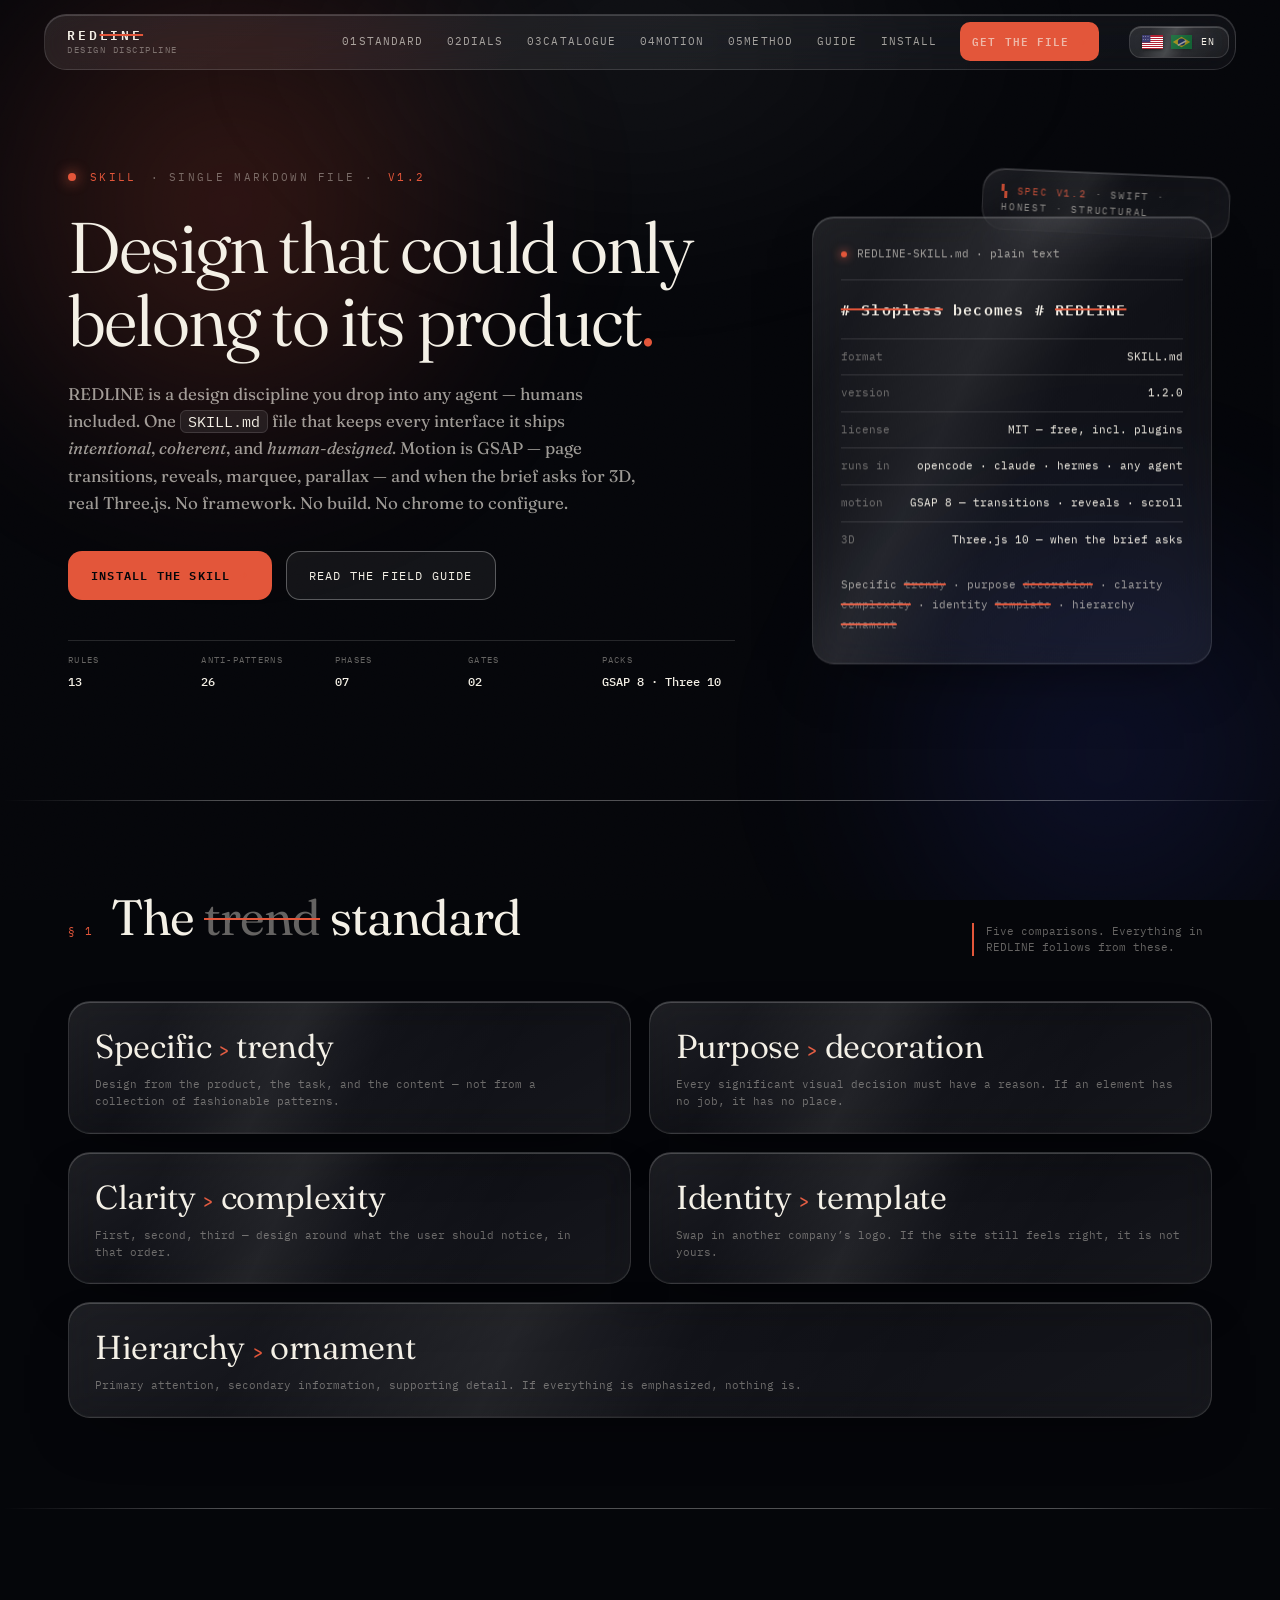
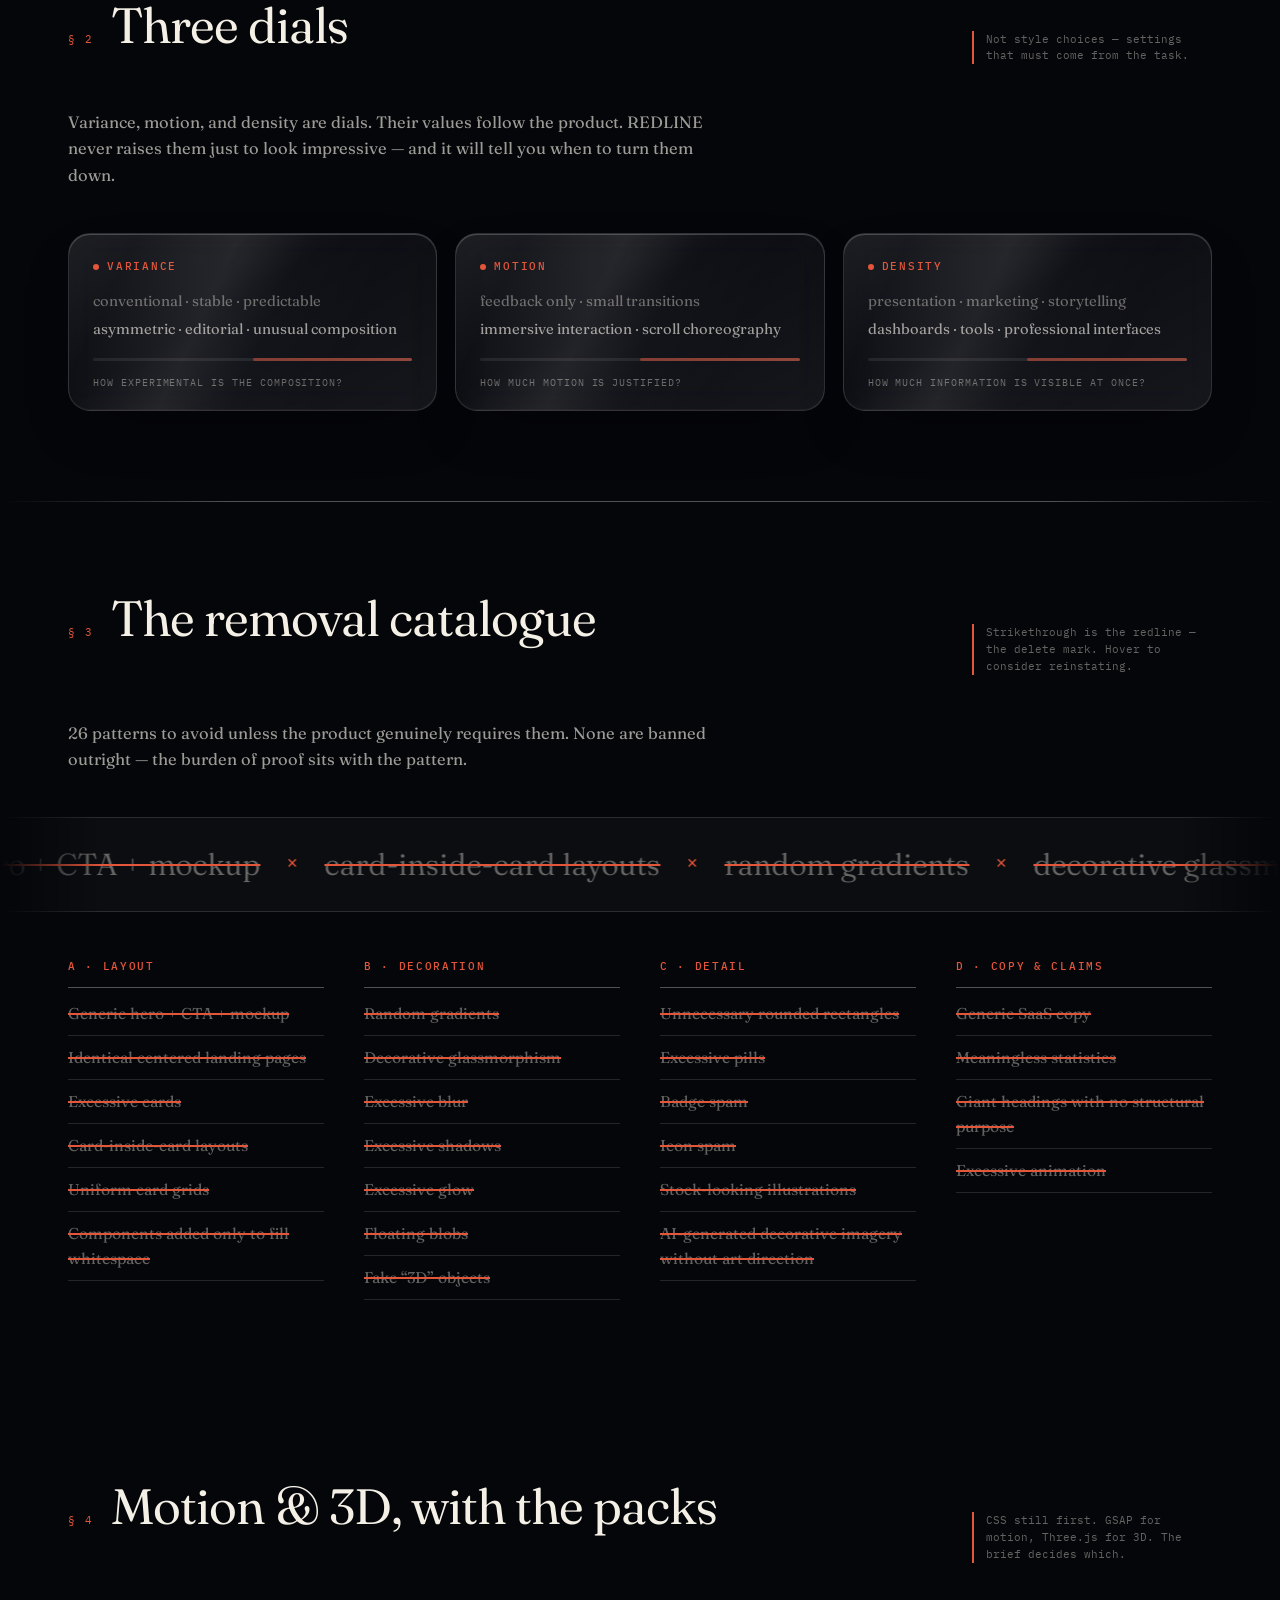
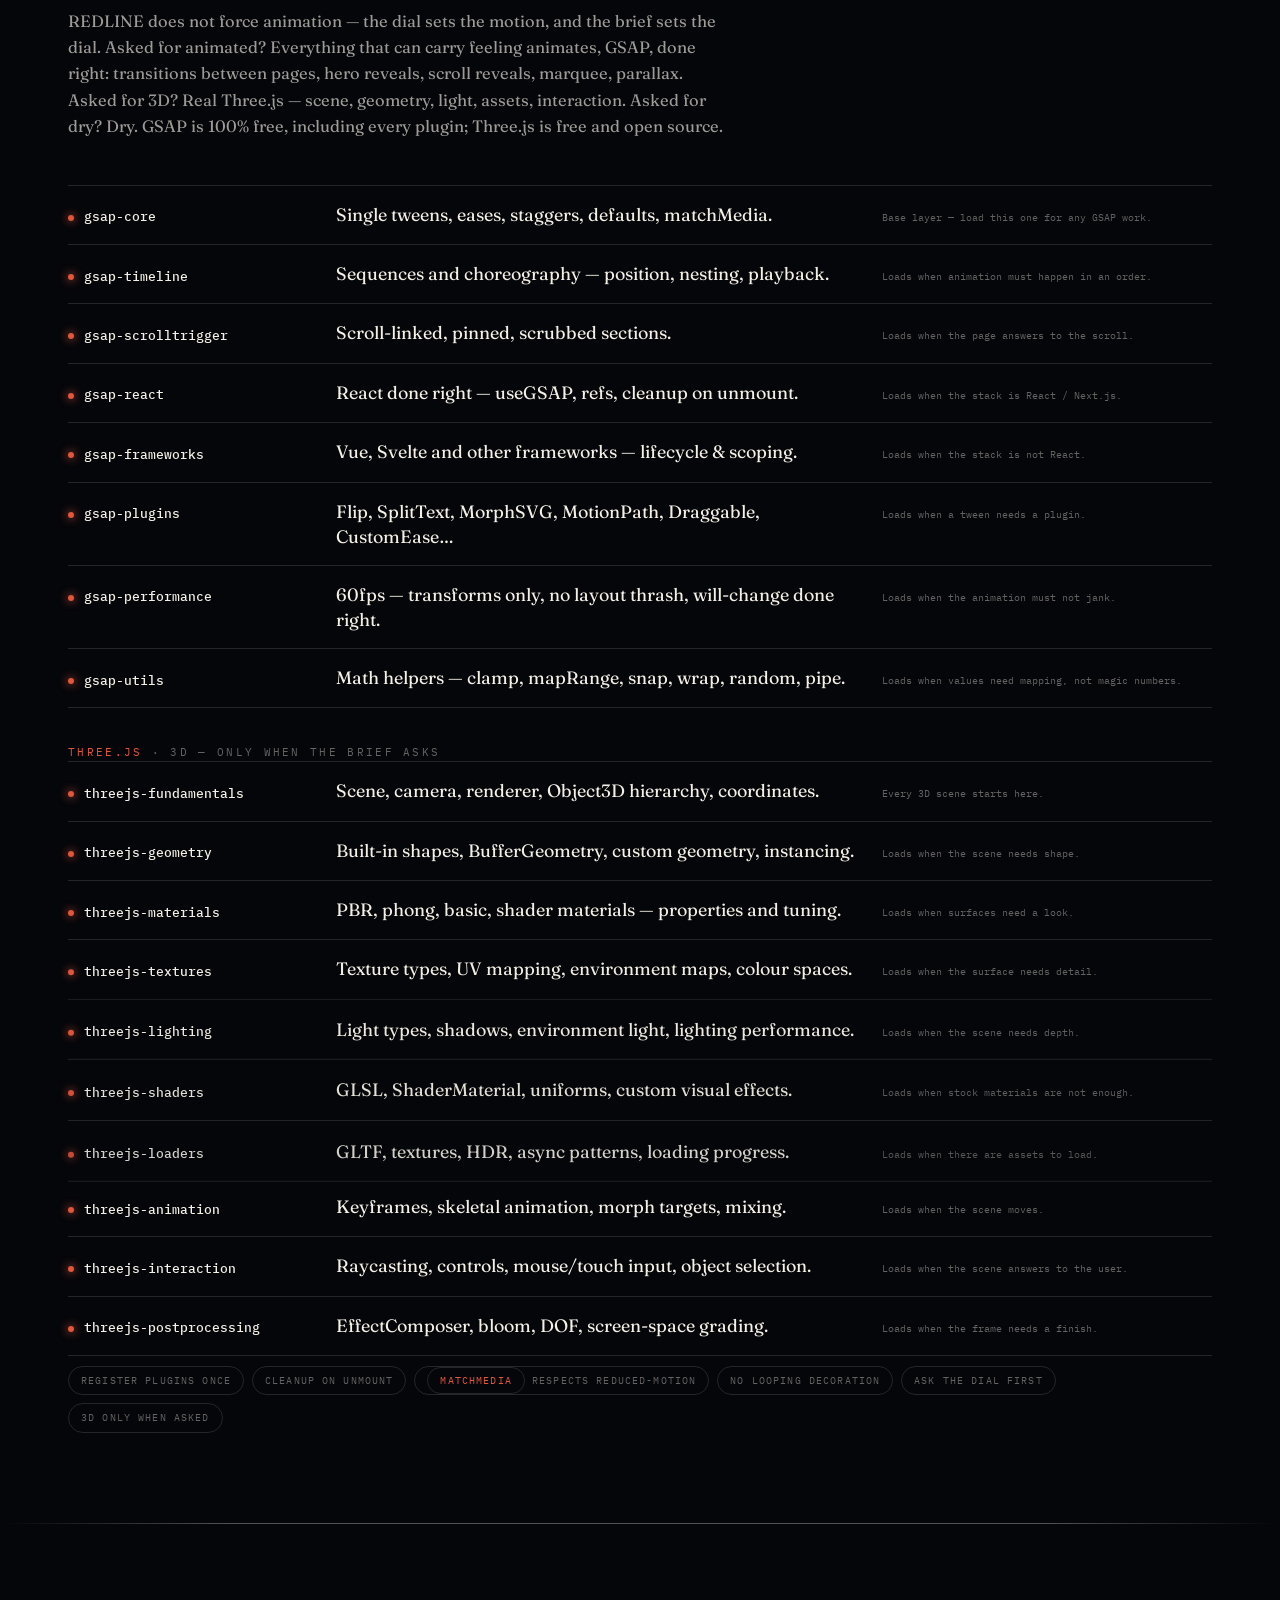
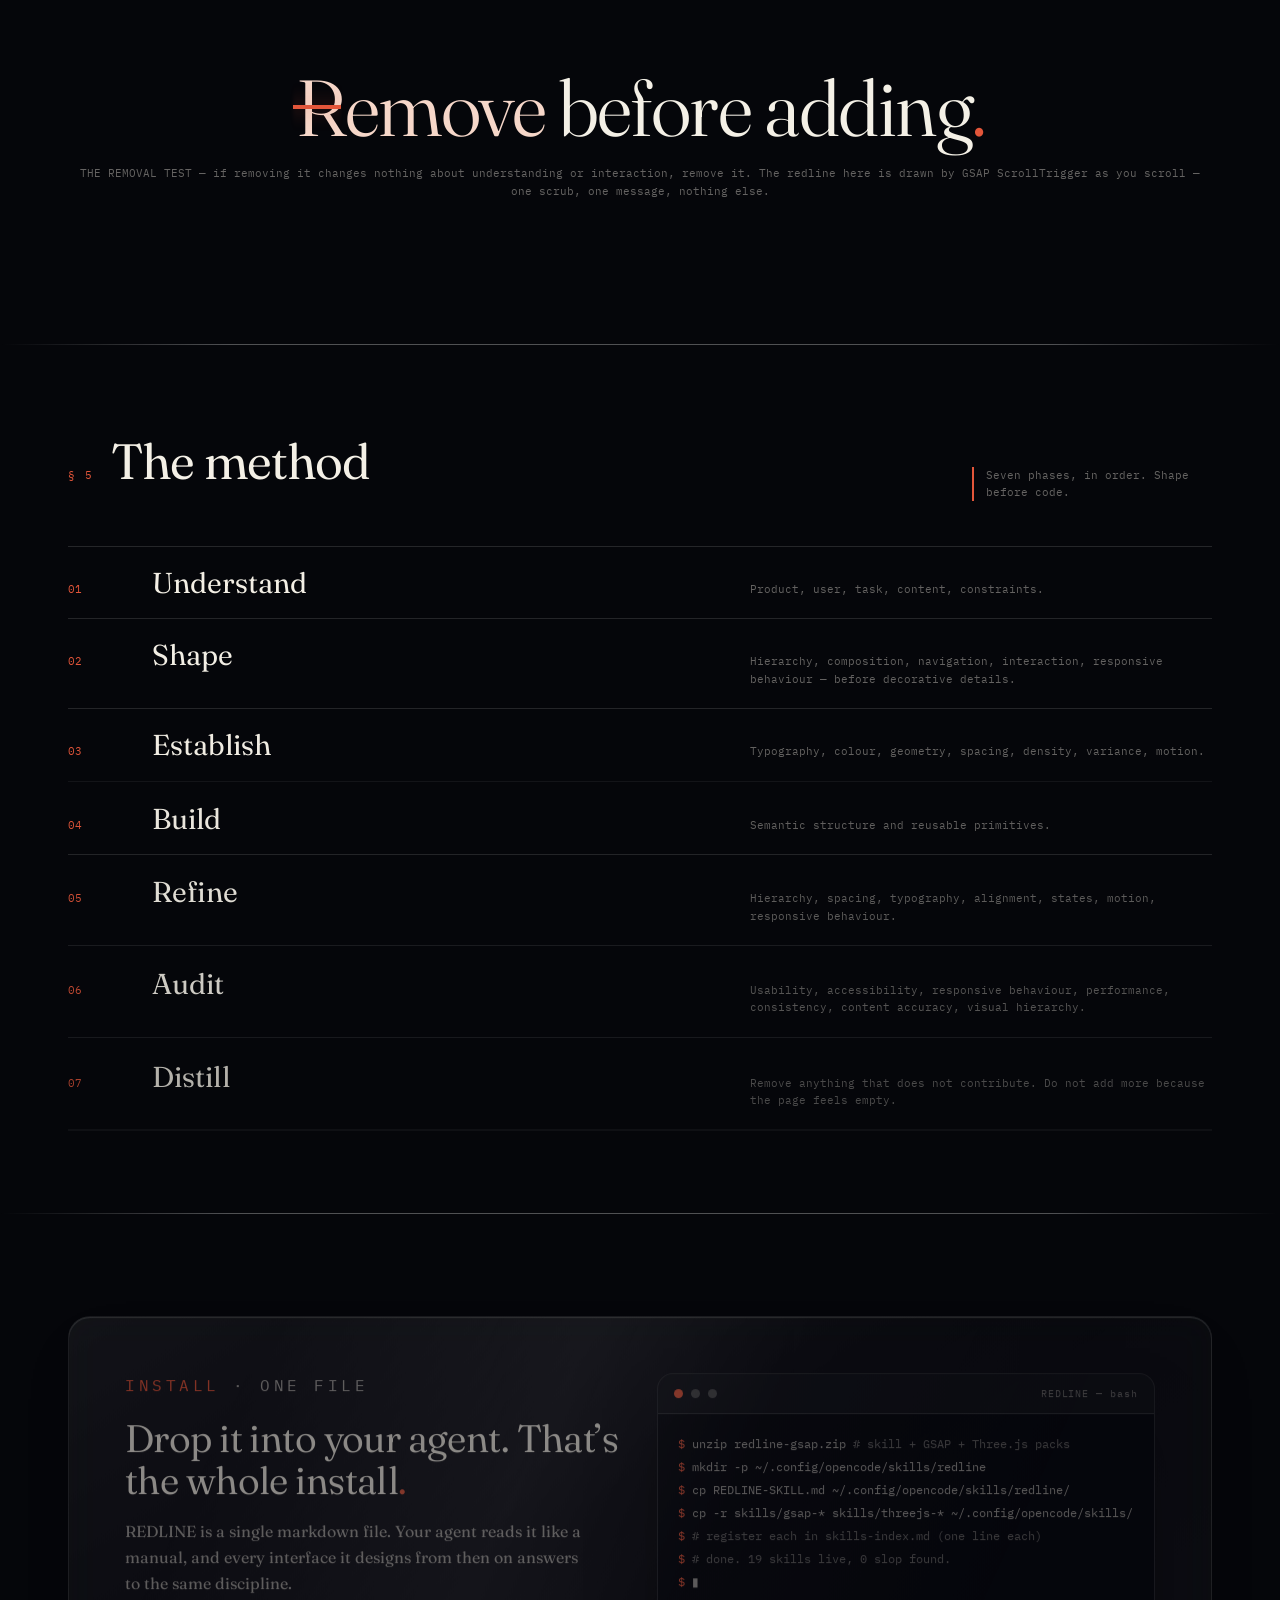
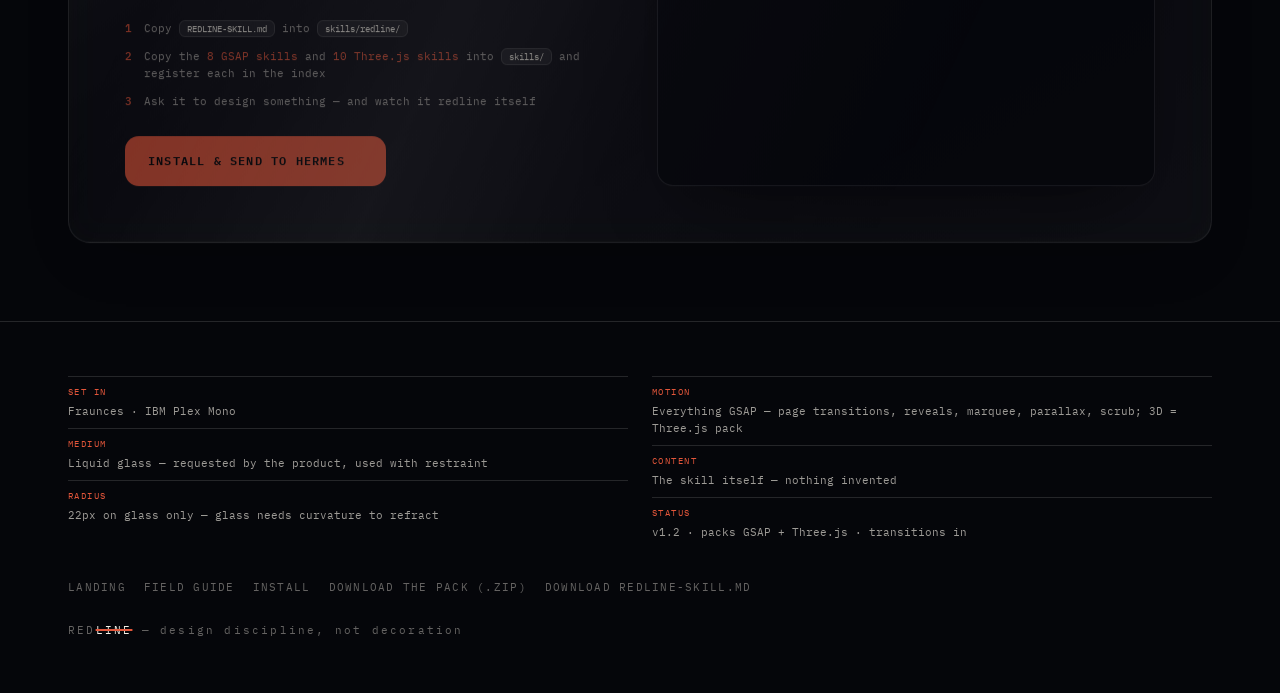
==== commit 0ac653b3: "SEO: canonical, OG/Twitter cards, JSON-LD, sitemap, robots, og-image, apple-touch-icon" ====
--- a/index.html
+++ b/index.html
@@ -4,13 +4,68 @@
 <meta charset="utf-8">
 <meta name="viewport" content="width=device-width, initial-scale=1">
 <meta name="color-scheme" content="dark">
+<meta name="robots" content="index, follow, max-image-preview:large">
+<meta name="theme-color" content="#05060A">
+<meta name="author" content="KL Com">
 <title>REDLINE — Design that could only belong to its product</title>
 <meta name="description" content="REDLINE is a design discipline skill — one SKILL.md file that keeps AI-generated interfaces intentional, coherent, and human. Drop it into any agent.">
+<link rel="canonical" href="https://klcombr.github.io/redline/">
+<meta property="og:type" content="website">
+<meta property="og:site_name" content="REDLINE — design discipline skill">
+<meta property="og:locale" content="en_US">
+<meta property="og:locale:alternate" content="pt_BR">
+<meta property="og:url" content="https://klcombr.github.io/redline/">
+<meta property="og:title" content="REDLINE — Design that could only belong to its product">
+<meta property="og:description" content="REDLINE is a design discipline skill — one SKILL.md file that keeps AI-generated interfaces intentional, coherent, and human. Drop it into any agent.">
+<meta property="og:image" content="https://klcombr.github.io/redline/og-image.png">
+<meta property="og:image:width" content="1200">
+<meta property="og:image:height" content="630">
+<meta property="og:image:alt" content="REDLINE — Design that could only belong to its product.">
+<meta name="twitter:card" content="summary_large_image">
+<meta name="twitter:title" content="REDLINE — Design that could only belong to its product">
+<meta name="twitter:description" content="REDLINE is a design discipline skill — one SKILL.md file that keeps AI-generated interfaces intentional, coherent, and human. Drop it into any agent.">
+<meta name="twitter:image" content="https://klcombr.github.io/redline/og-image.png">
 <link rel="preconnect" href="https://fonts.googleapis.com">
 <link rel="preconnect" href="https://fonts.gstatic.com" crossorigin>
 <link href="https://fonts.googleapis.com/css2?family=Fraunces:ital,opsz,wght@0,9..144,300..700;1,9..144,300..700&family=IBM+Plex+Mono:ital,wght@0,400;0,500;1,400&display=swap" rel="stylesheet">
 <link rel="icon" href="data:image/svg+xml,%3Csvg xmlns='http://www.w3.org/2000/svg' viewBox='0 0 32 32'%3E%3Crect width='32' height='32' rx='7' fill='%2305060A'/%3E%3Crect x='4' y='15' width='24' height='2' rx='1' fill='%23E3563A'/%3E%3C/svg%3E">
+<link rel="apple-touch-icon" href="apple-touch-icon.png">
 <link rel="stylesheet" href="styles.css">
+<script type="application/ld+json">
+{
+  "@context": "https://schema.org",
+  "@graph": [
+    {
+      "@type": "WebSite",
+      "@id": "https://klcombr.github.io/redline/#website",
+      "url": "https://klcombr.github.io/redline/",
+      "name": "REDLINE — design discipline skill",
+      "alternateName": "REDLINE",
+      "description": "REDLINE is a design discipline skill — one SKILL.md file that keeps AI-generated interfaces intentional, coherent, and human.",
+      "inLanguage": ["en", "pt-BR"],
+      "publisher": {
+        "@type": "Organization",
+        "@id": "https://github.com/klcombr#organization",
+        "name": "KL Com",
+        "url": "https://github.com/klcombr"
+      }
+    },
+    {
+      "@type": "SoftwareApplication",
+      "@id": "https://klcombr.github.io/redline/#skill",
+      "name": "REDLINE design discipline skill",
+      "url": "https://klcombr.github.io/redline/",
+      "applicationCategory": "DeveloperApplication",
+      "operatingSystem": "Any AI agent that reads SKILL.md files (opencode, Claude Code, Hermes, Cursor)",
+      "softwareVersion": "1.0",
+      "description": "One SKILL.md file that keeps AI-generated interfaces intentional, coherent, and human. Pairs with eight official GSAP skills and ten official Three.js skills.",
+      "offers": { "@type": "Offer", "price": "0", "priceCurrency": "USD" },
+      "license": "https://github.com/klcombr/redline/blob/main/LICENSE",
+      "isPartOf": { "@id": "https://klcombr.github.io/redline/#website" }
+    }
+  ]
+}
+</script>
 </head>
 <body>
 
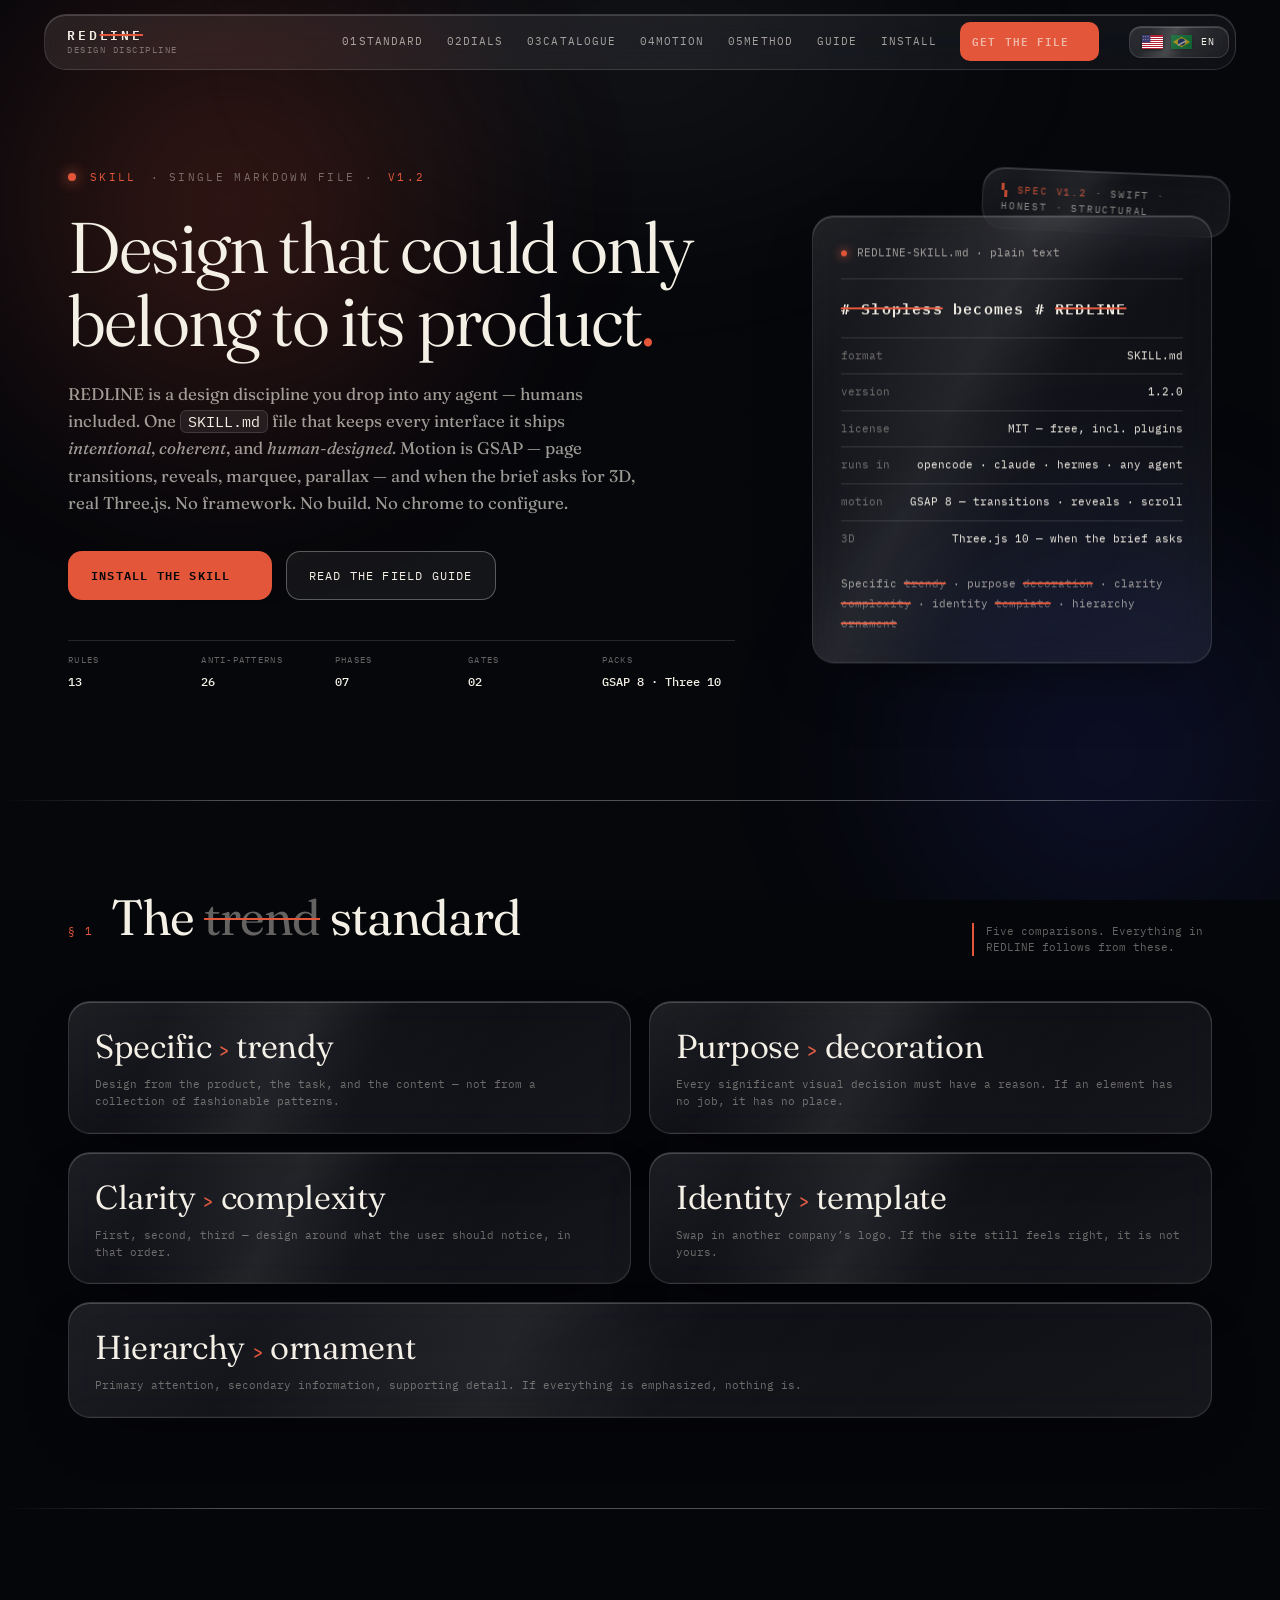
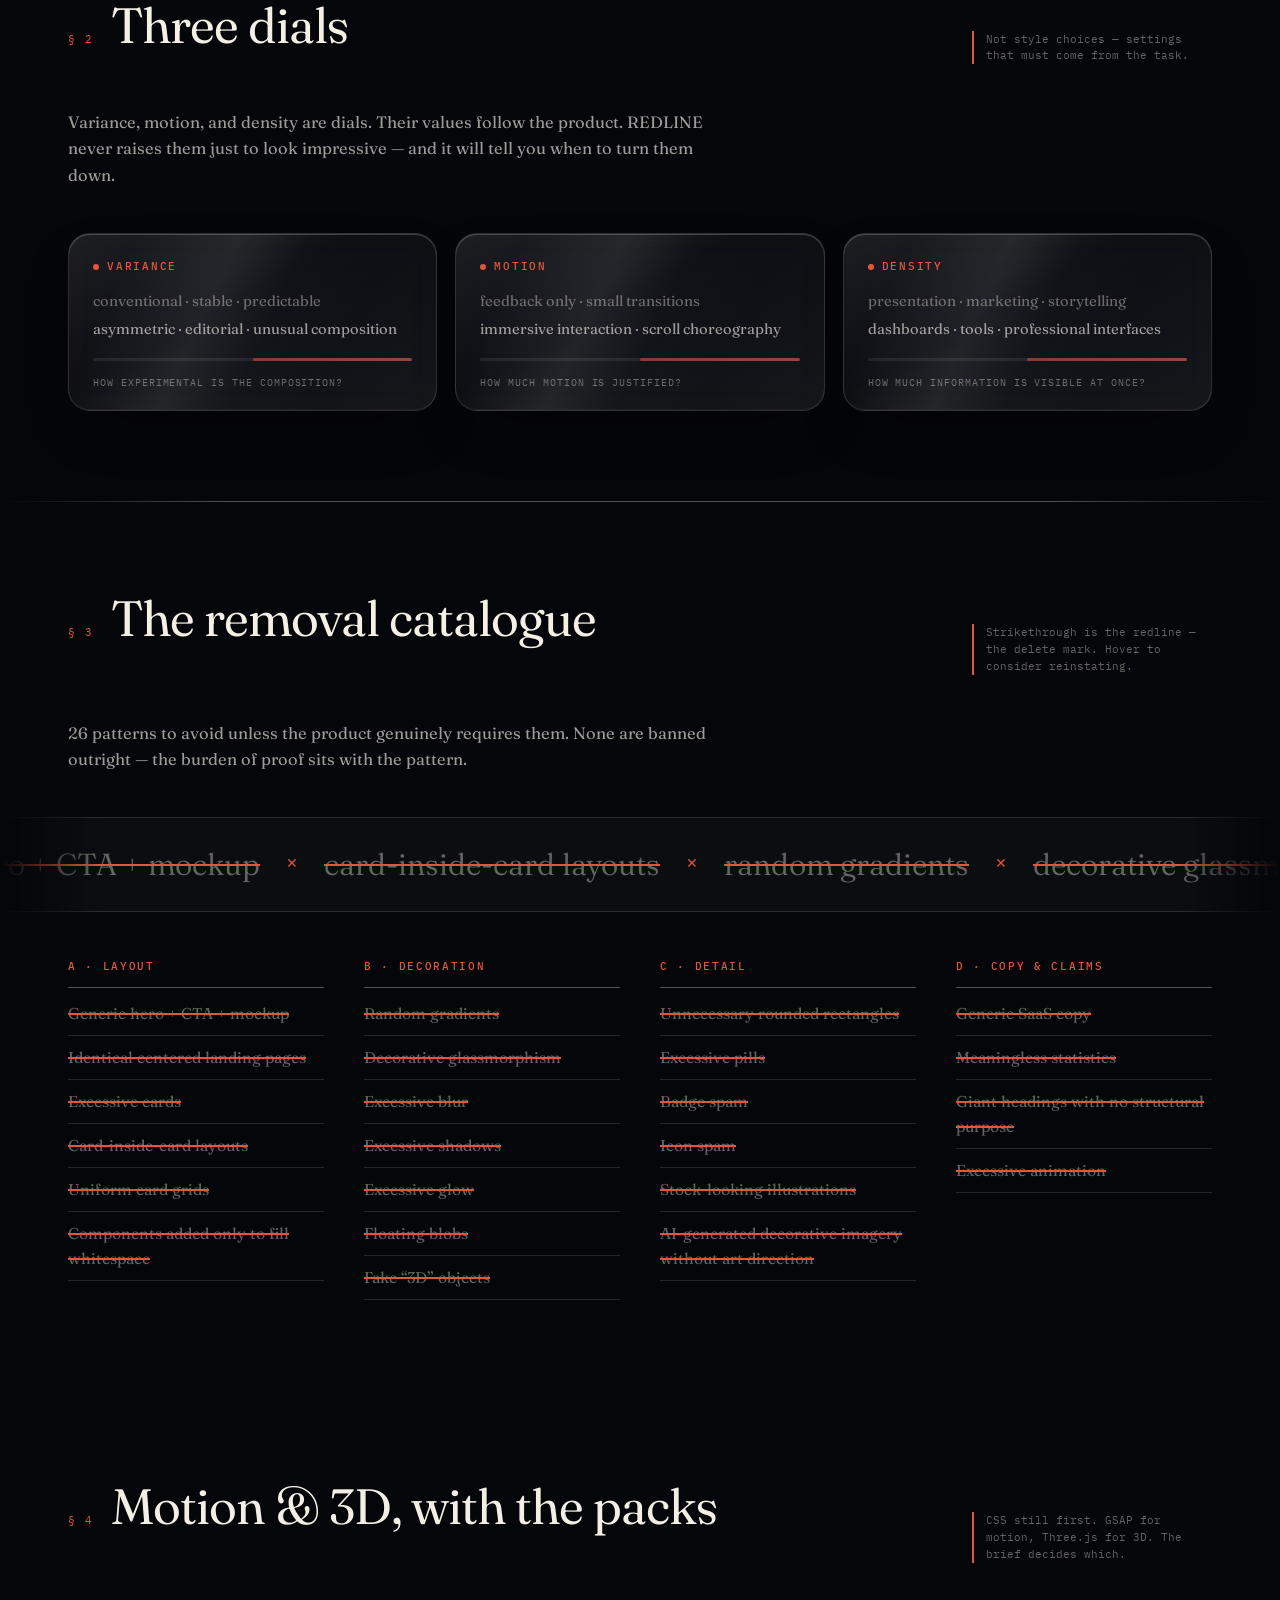
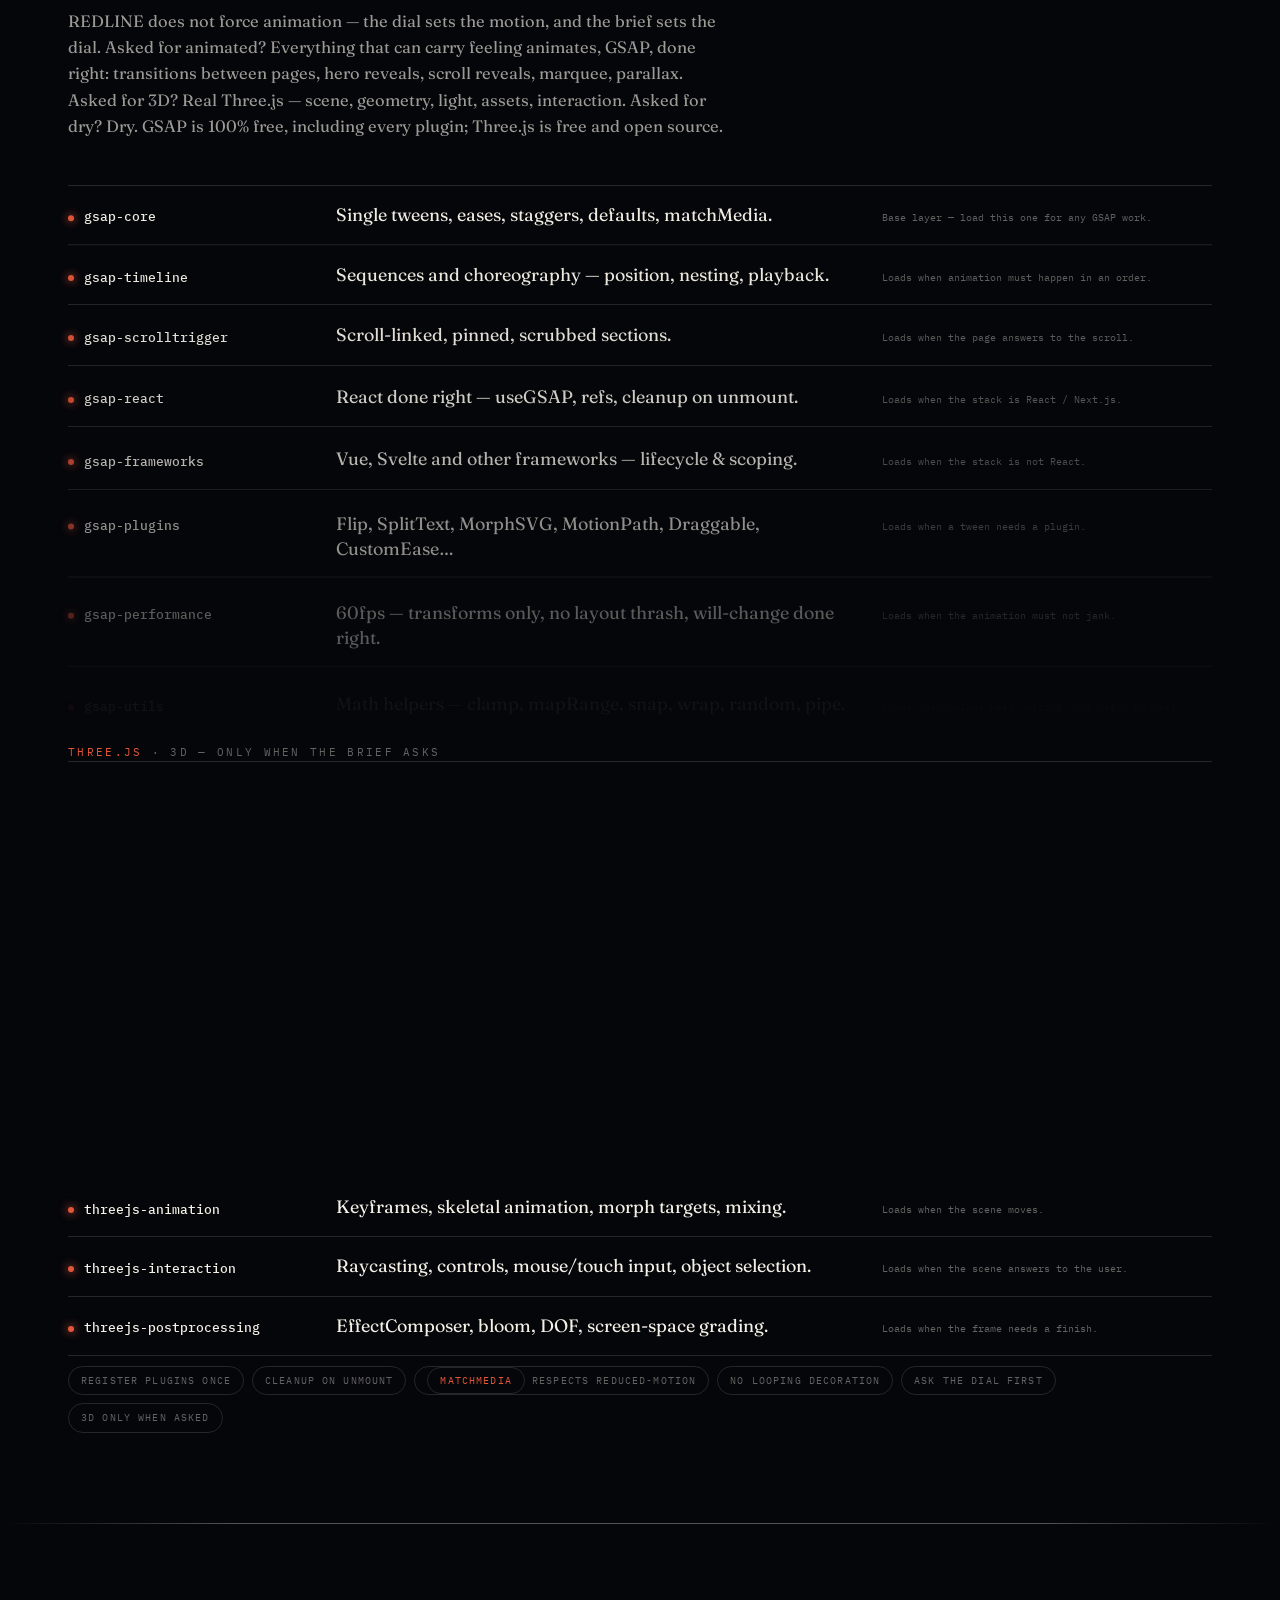
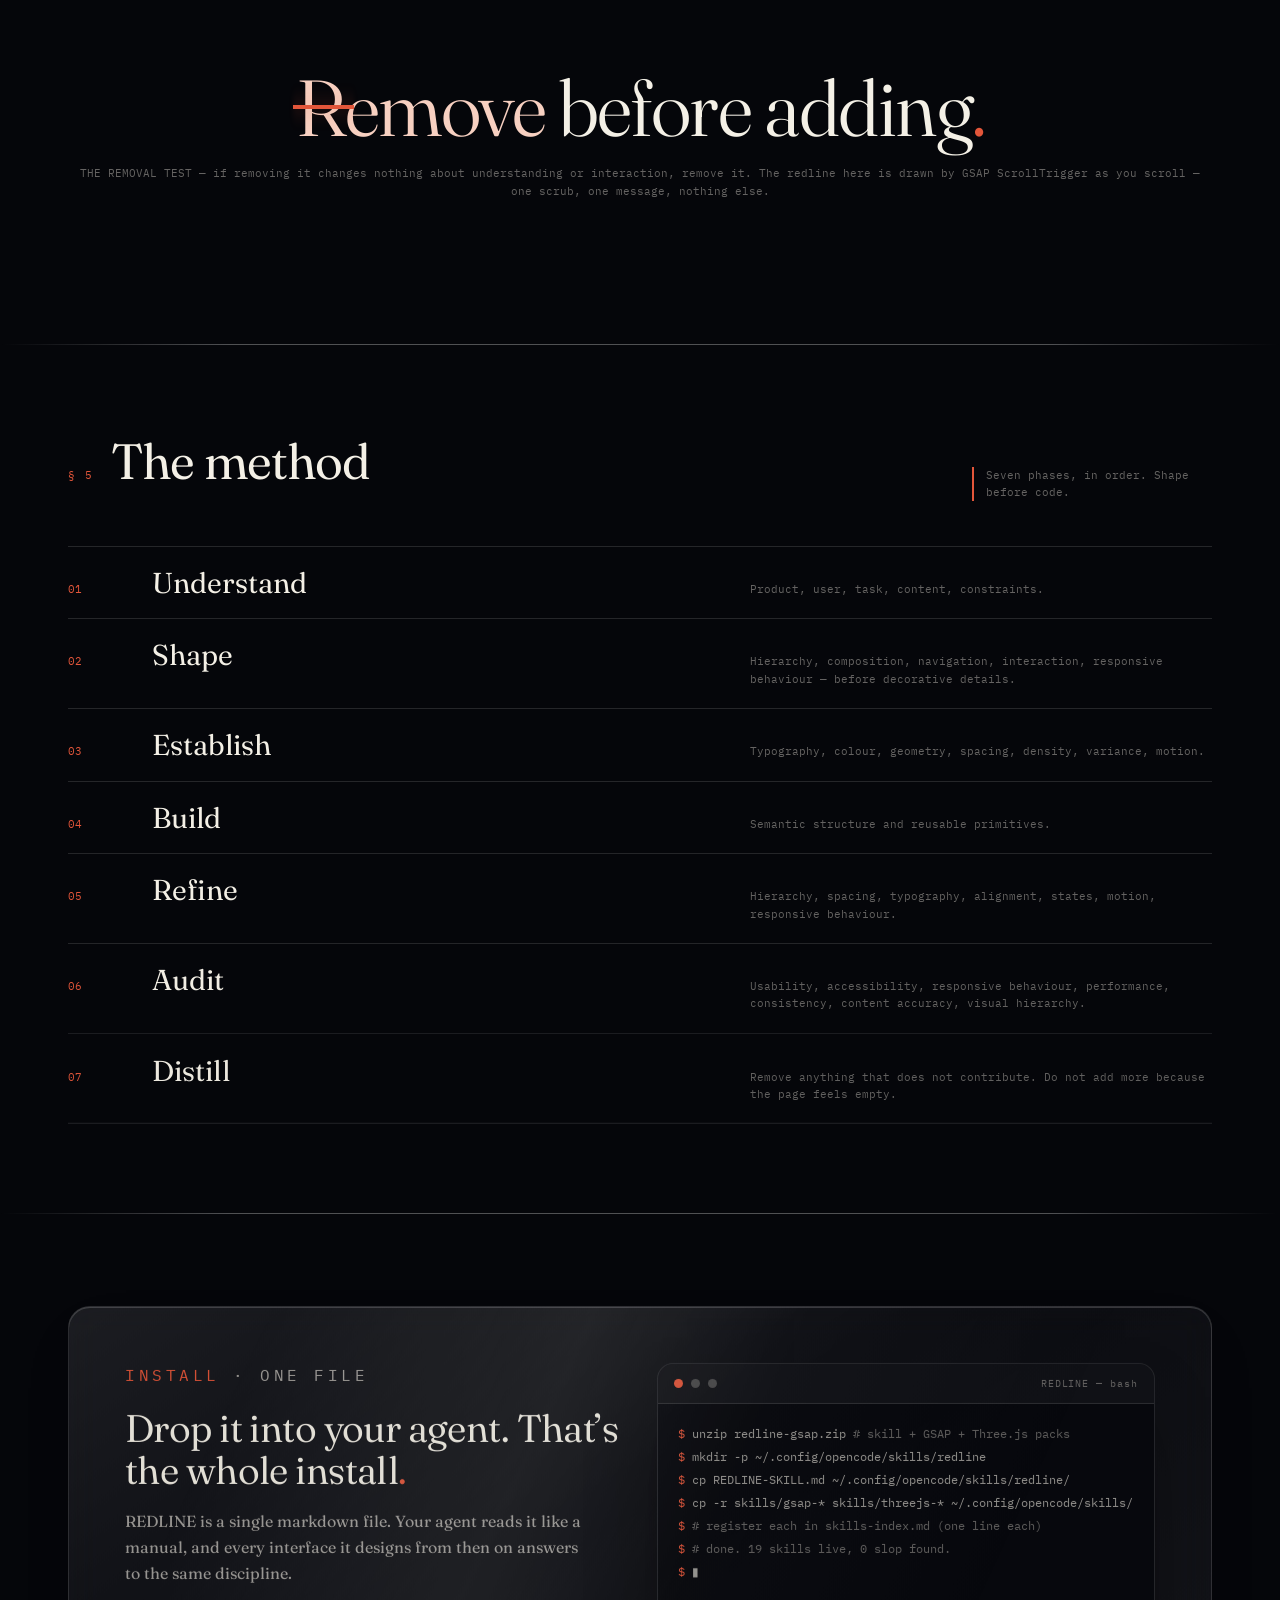
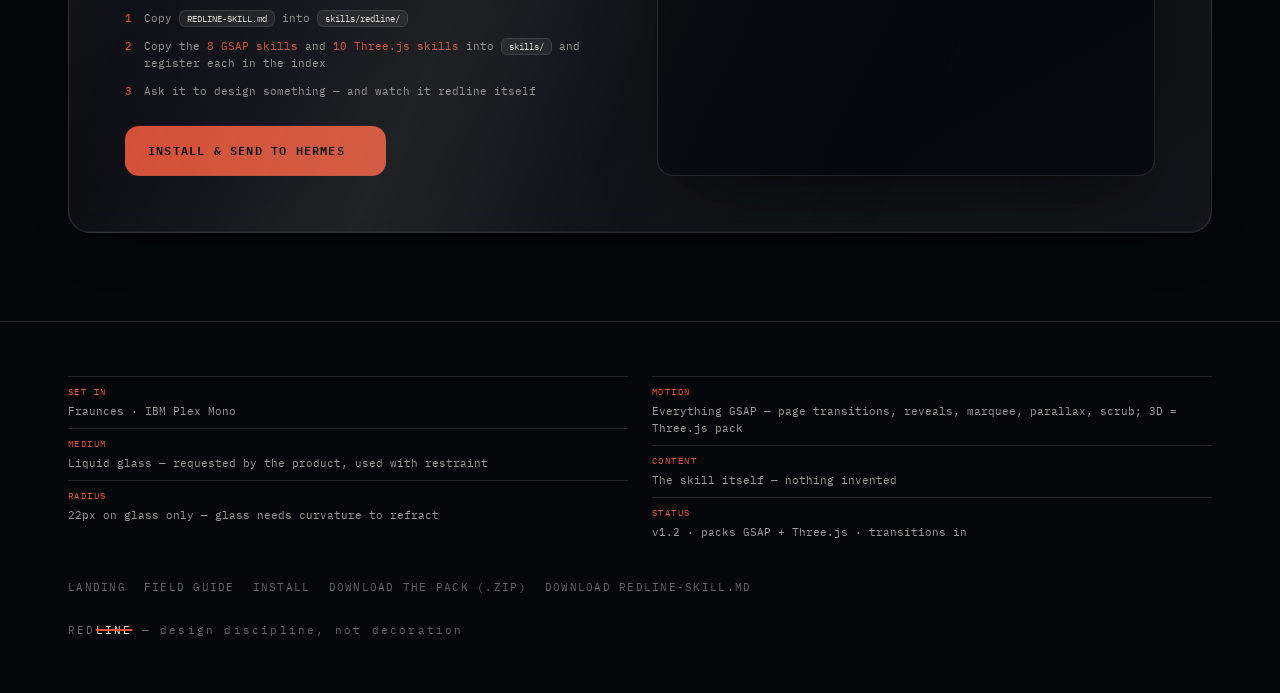
==== commit 7f1bbe4d: "SEO: canonical can\u00f4nica = Netlify (redline-skill.netlify.app); sitemap/robots/OG apontam para l" ====
--- a/index.html
+++ b/index.html
@@ -9,22 +9,22 @@
 <meta name="author" content="KL Com">
 <title>REDLINE — Design that could only belong to its product</title>
 <meta name="description" content="REDLINE is a design discipline skill — one SKILL.md file that keeps AI-generated interfaces intentional, coherent, and human. Drop it into any agent.">
-<link rel="canonical" href="https://klcombr.github.io/redline/">
+<link rel="canonical" href="https://redline-skill.netlify.app/">
 <meta property="og:type" content="website">
 <meta property="og:site_name" content="REDLINE — design discipline skill">
 <meta property="og:locale" content="en_US">
 <meta property="og:locale:alternate" content="pt_BR">
-<meta property="og:url" content="https://klcombr.github.io/redline/">
+<meta property="og:url" content="https://redline-skill.netlify.app/">
 <meta property="og:title" content="REDLINE — Design that could only belong to its product">
 <meta property="og:description" content="REDLINE is a design discipline skill — one SKILL.md file that keeps AI-generated interfaces intentional, coherent, and human. Drop it into any agent.">
-<meta property="og:image" content="https://klcombr.github.io/redline/og-image.png">
+<meta property="og:image" content="https://redline-skill.netlify.app/og-image.png">
 <meta property="og:image:width" content="1200">
 <meta property="og:image:height" content="630">
 <meta property="og:image:alt" content="REDLINE — Design that could only belong to its product.">
 <meta name="twitter:card" content="summary_large_image">
 <meta name="twitter:title" content="REDLINE — Design that could only belong to its product">
 <meta name="twitter:description" content="REDLINE is a design discipline skill — one SKILL.md file that keeps AI-generated interfaces intentional, coherent, and human. Drop it into any agent.">
-<meta name="twitter:image" content="https://klcombr.github.io/redline/og-image.png">
+<meta name="twitter:image" content="https://redline-skill.netlify.app/og-image.png">
 <link rel="preconnect" href="https://fonts.googleapis.com">
 <link rel="preconnect" href="https://fonts.gstatic.com" crossorigin>
 <link href="https://fonts.googleapis.com/css2?family=Fraunces:ital,opsz,wght@0,9..144,300..700;1,9..144,300..700&family=IBM+Plex+Mono:ital,wght@0,400;0,500;1,400&display=swap" rel="stylesheet">
@@ -37,8 +37,8 @@
   "@graph": [
     {
       "@type": "WebSite",
-      "@id": "https://klcombr.github.io/redline/#website",
-      "url": "https://klcombr.github.io/redline/",
+      "@id": "https://redline-skill.netlify.app/#website",
+      "url": "https://redline-skill.netlify.app/",
       "name": "REDLINE — design discipline skill",
       "alternateName": "REDLINE",
       "description": "REDLINE is a design discipline skill — one SKILL.md file that keeps AI-generated interfaces intentional, coherent, and human.",
@@ -52,16 +52,16 @@
     },
     {
       "@type": "SoftwareApplication",
-      "@id": "https://klcombr.github.io/redline/#skill",
+      "@id": "https://redline-skill.netlify.app/#skill",
       "name": "REDLINE design discipline skill",
-      "url": "https://klcombr.github.io/redline/",
+      "url": "https://redline-skill.netlify.app/",
       "applicationCategory": "DeveloperApplication",
       "operatingSystem": "Any AI agent that reads SKILL.md files (opencode, Claude Code, Hermes, Cursor)",
       "softwareVersion": "1.0",
       "description": "One SKILL.md file that keeps AI-generated interfaces intentional, coherent, and human. Pairs with eight official GSAP skills and ten official Three.js skills.",
       "offers": { "@type": "Offer", "price": "0", "priceCurrency": "USD" },
       "license": "https://github.com/klcombr/redline/blob/main/LICENSE",
-      "isPartOf": { "@id": "https://klcombr.github.io/redline/#website" }
+      "isPartOf": { "@id": "https://redline-skill.netlify.app/#website" }
     }
   ]
 }
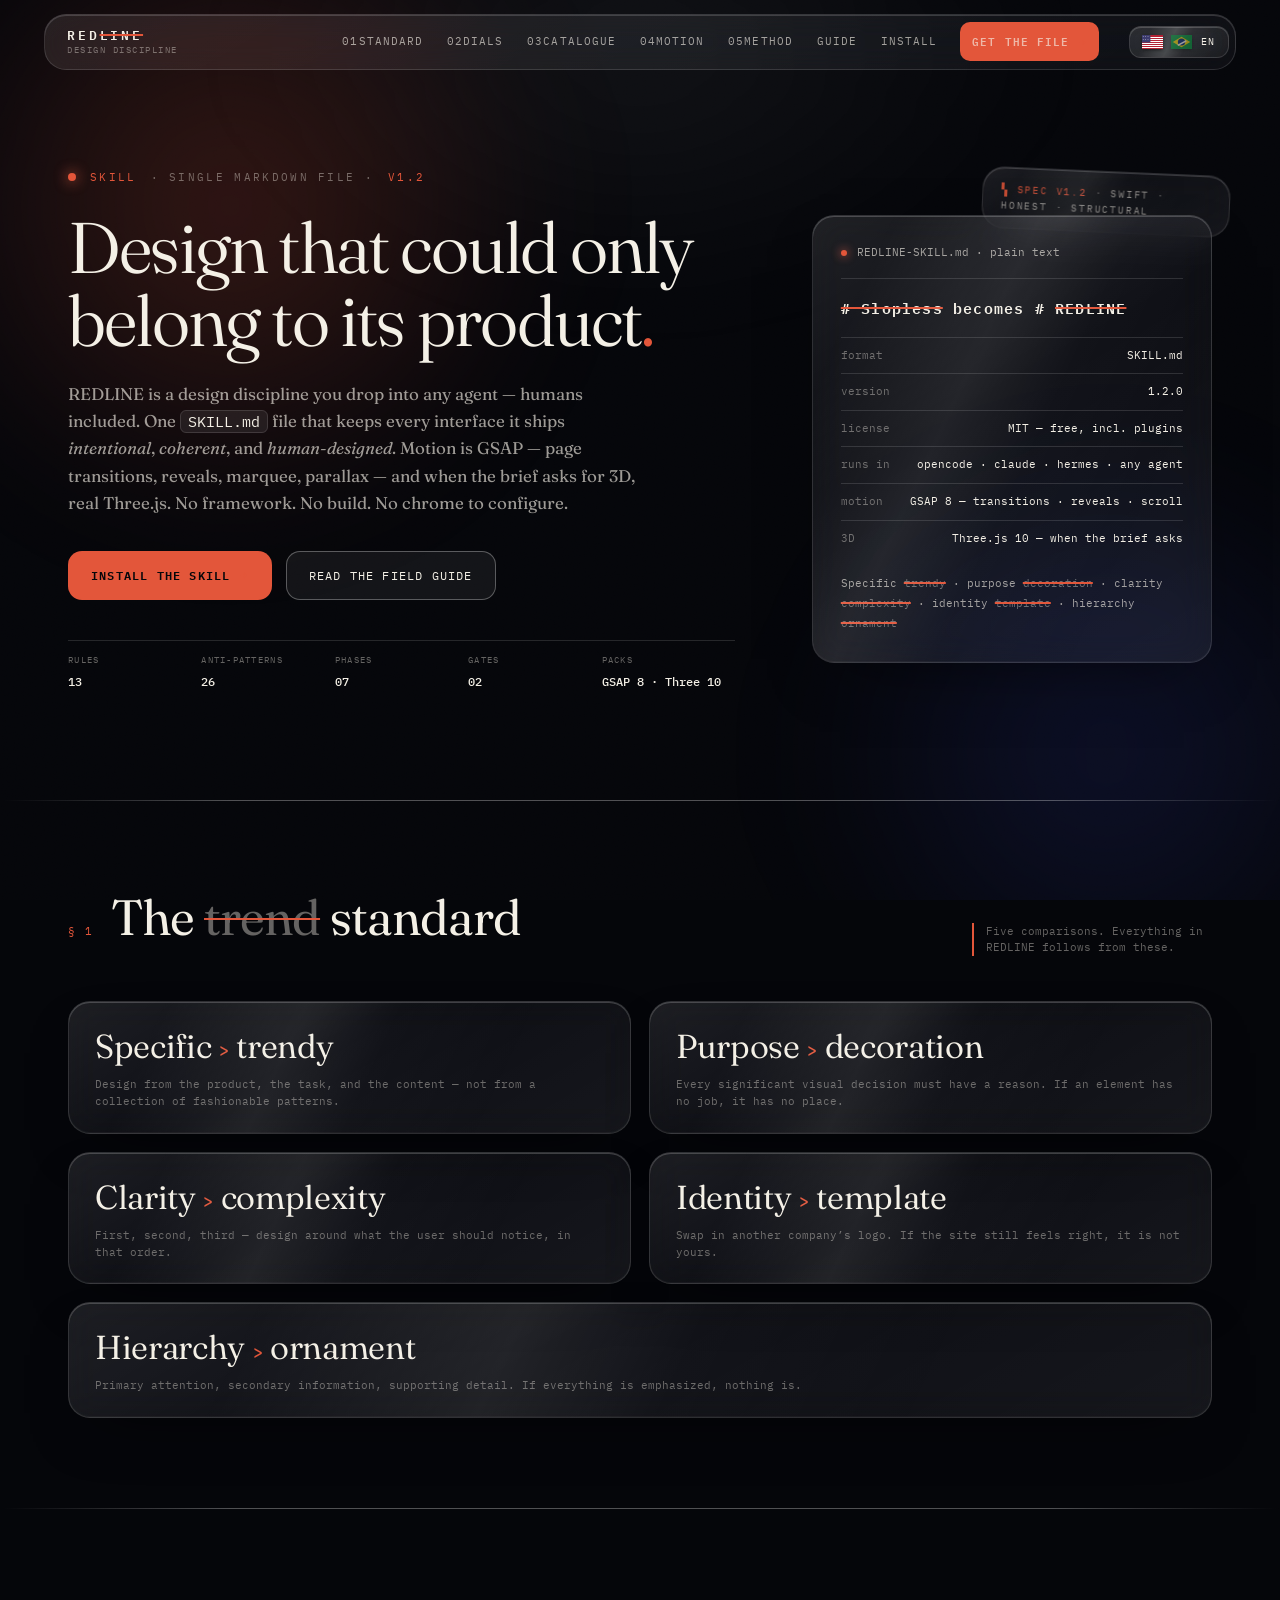
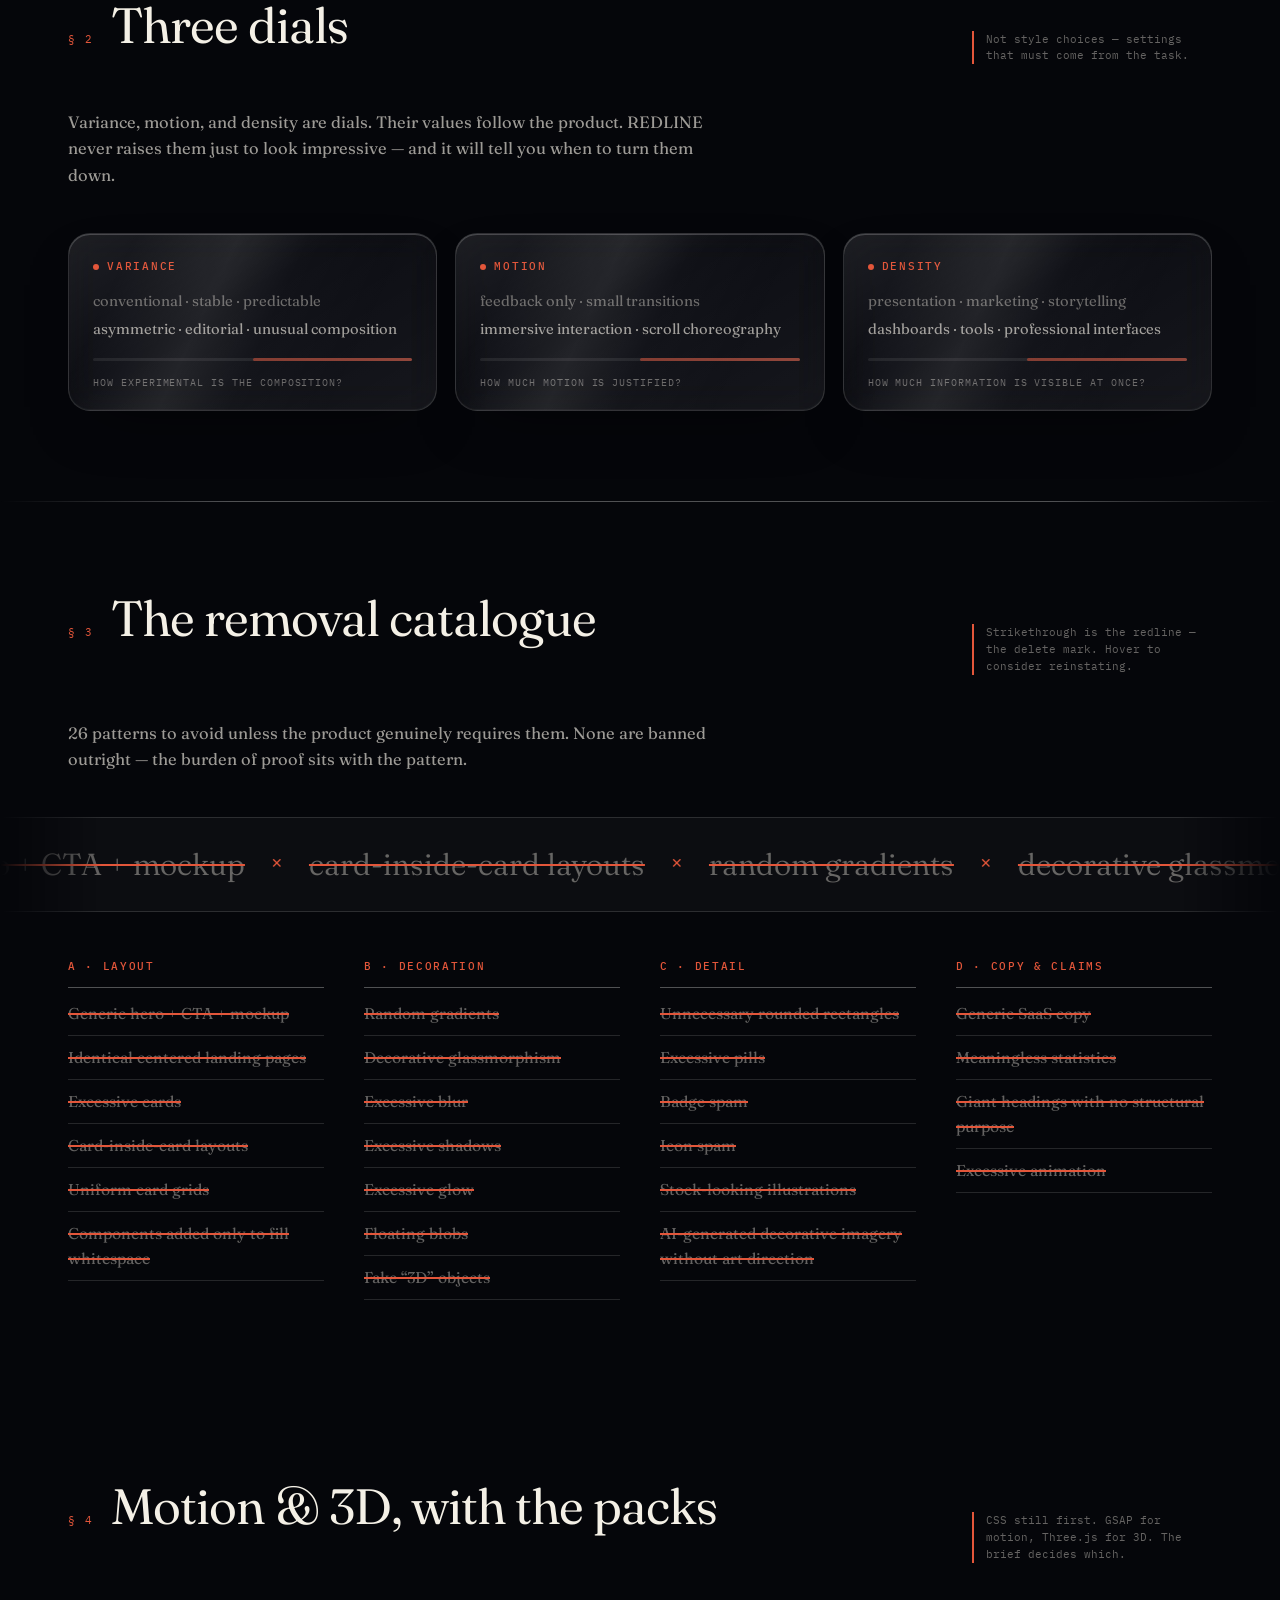
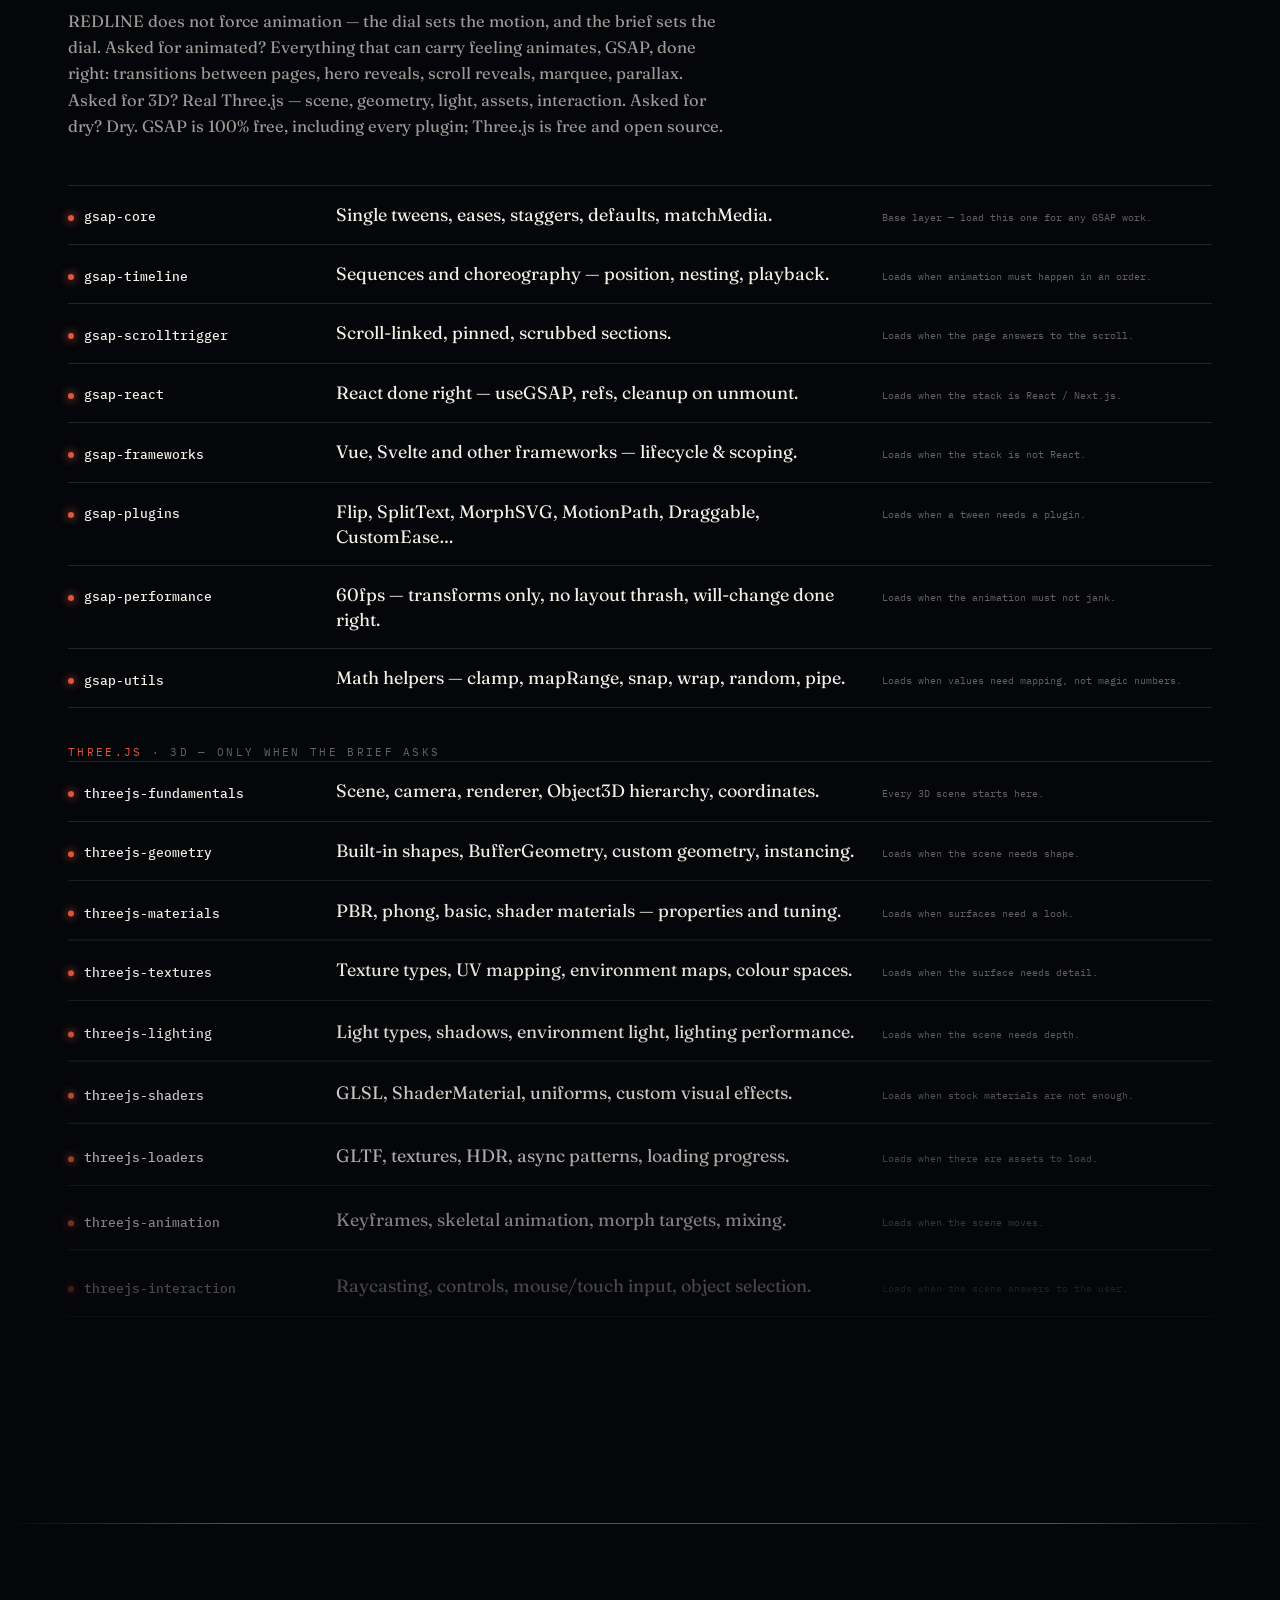
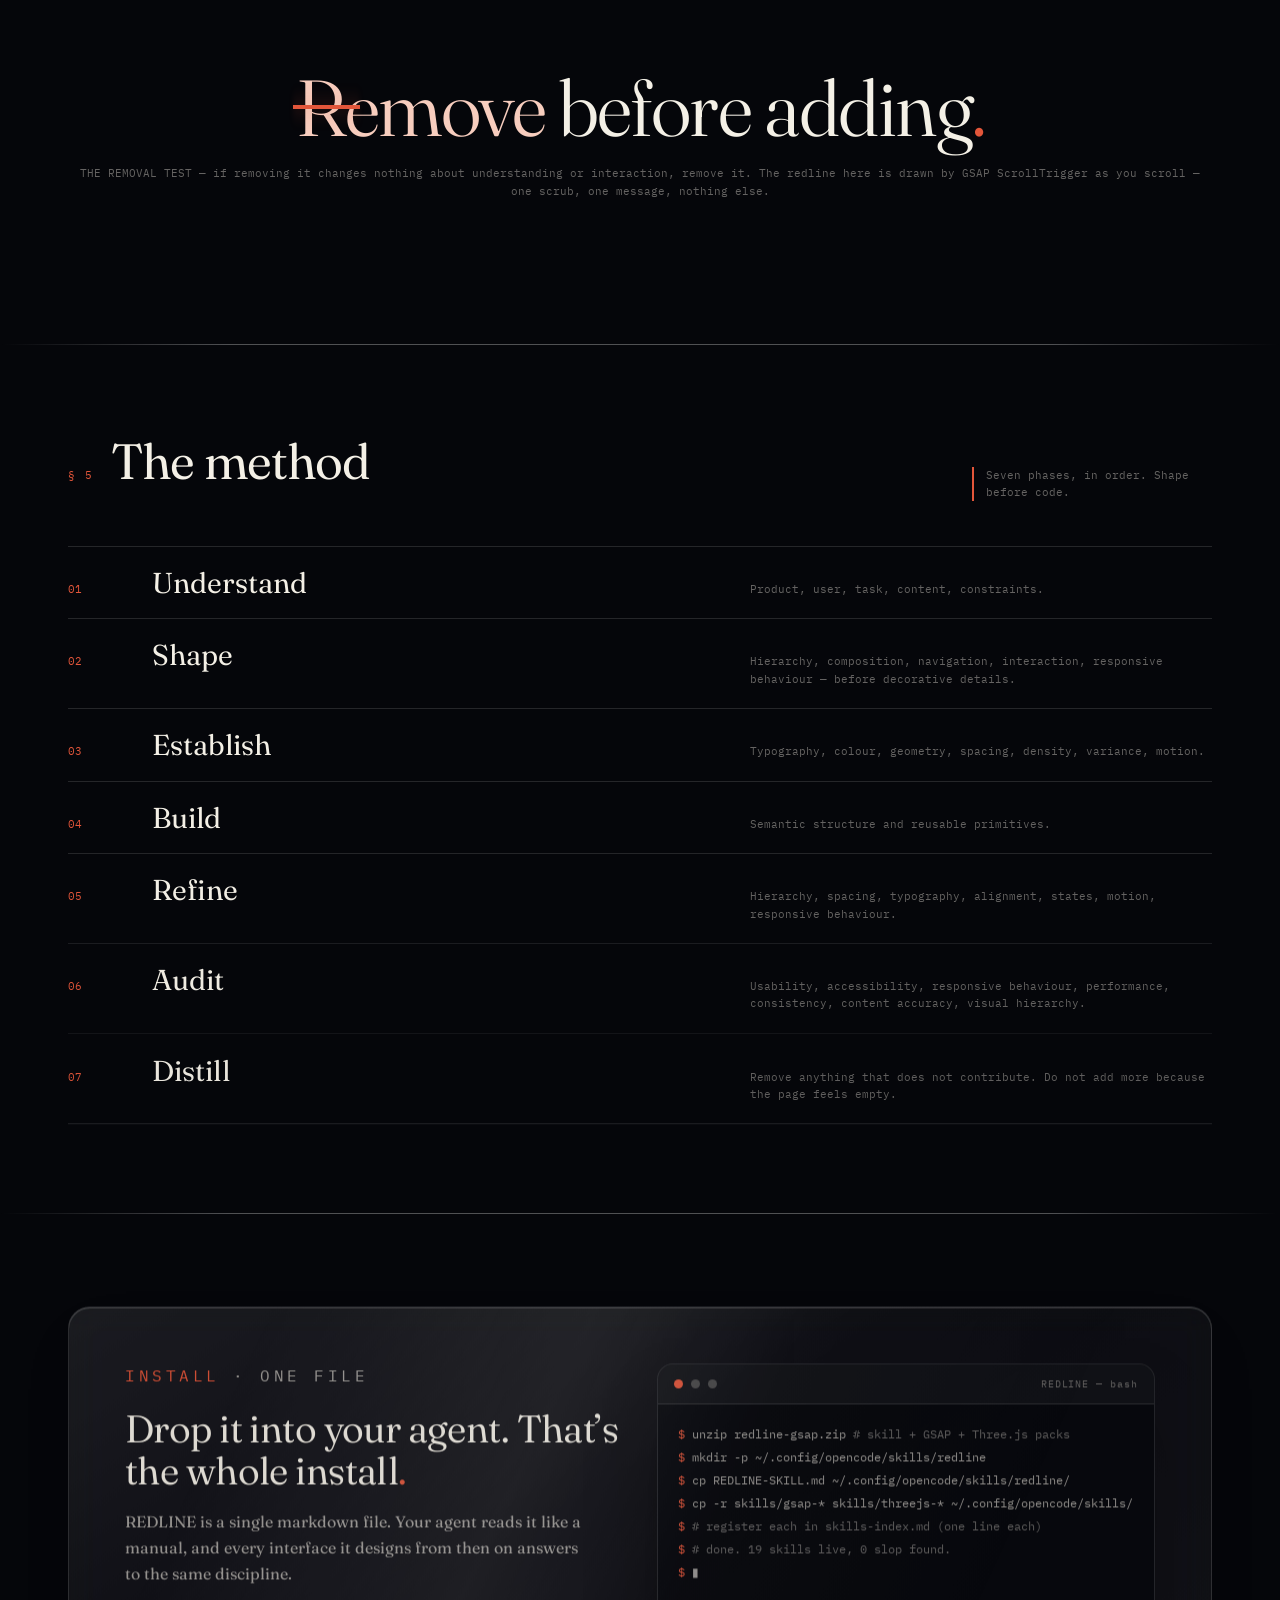
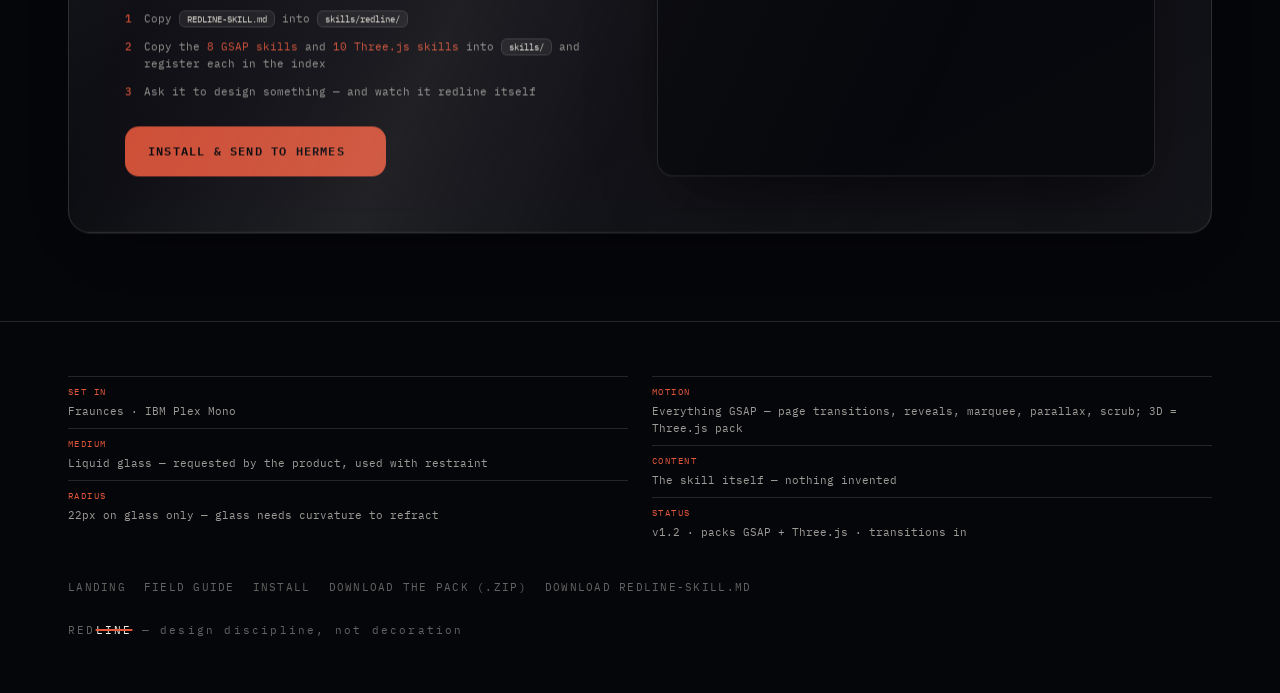
==== commit d58357bb: "SEO: canonical ativa = GitHub Pages (Netlify sem credito de build); GSC passo-a-passo no README" ====
--- a/index.html
+++ b/index.html
@@ -9,22 +9,22 @@
 <meta name="author" content="KL Com">
 <title>REDLINE — Design that could only belong to its product</title>
 <meta name="description" content="REDLINE is a design discipline skill — one SKILL.md file that keeps AI-generated interfaces intentional, coherent, and human. Drop it into any agent.">
-<link rel="canonical" href="https://redline-skill.netlify.app/">
+<link rel="canonical" href="https://klcombr.github.io/redline/">
 <meta property="og:type" content="website">
 <meta property="og:site_name" content="REDLINE — design discipline skill">
 <meta property="og:locale" content="en_US">
 <meta property="og:locale:alternate" content="pt_BR">
-<meta property="og:url" content="https://redline-skill.netlify.app/">
+<meta property="og:url" content="https://klcombr.github.io/redline/">
 <meta property="og:title" content="REDLINE — Design that could only belong to its product">
 <meta property="og:description" content="REDLINE is a design discipline skill — one SKILL.md file that keeps AI-generated interfaces intentional, coherent, and human. Drop it into any agent.">
-<meta property="og:image" content="https://redline-skill.netlify.app/og-image.png">
+<meta property="og:image" content="https://klcombr.github.io/redline/og-image.png">
 <meta property="og:image:width" content="1200">
 <meta property="og:image:height" content="630">
 <meta property="og:image:alt" content="REDLINE — Design that could only belong to its product.">
 <meta name="twitter:card" content="summary_large_image">
 <meta name="twitter:title" content="REDLINE — Design that could only belong to its product">
 <meta name="twitter:description" content="REDLINE is a design discipline skill — one SKILL.md file that keeps AI-generated interfaces intentional, coherent, and human. Drop it into any agent.">
-<meta name="twitter:image" content="https://redline-skill.netlify.app/og-image.png">
+<meta name="twitter:image" content="https://klcombr.github.io/redline/og-image.png">
 <link rel="preconnect" href="https://fonts.googleapis.com">
 <link rel="preconnect" href="https://fonts.gstatic.com" crossorigin>
 <link href="https://fonts.googleapis.com/css2?family=Fraunces:ital,opsz,wght@0,9..144,300..700;1,9..144,300..700&family=IBM+Plex+Mono:ital,wght@0,400;0,500;1,400&display=swap" rel="stylesheet">
@@ -37,8 +37,8 @@
   "@graph": [
     {
       "@type": "WebSite",
-      "@id": "https://redline-skill.netlify.app/#website",
-      "url": "https://redline-skill.netlify.app/",
+      "@id": "https://klcombr.github.io/redline/#website",
+      "url": "https://klcombr.github.io/redline/",
       "name": "REDLINE — design discipline skill",
       "alternateName": "REDLINE",
       "description": "REDLINE is a design discipline skill — one SKILL.md file that keeps AI-generated interfaces intentional, coherent, and human.",
@@ -52,16 +52,16 @@
     },
     {
       "@type": "SoftwareApplication",
-      "@id": "https://redline-skill.netlify.app/#skill",
+      "@id": "https://klcombr.github.io/redline/#skill",
       "name": "REDLINE design discipline skill",
-      "url": "https://redline-skill.netlify.app/",
+      "url": "https://klcombr.github.io/redline/",
       "applicationCategory": "DeveloperApplication",
       "operatingSystem": "Any AI agent that reads SKILL.md files (opencode, Claude Code, Hermes, Cursor)",
       "softwareVersion": "1.0",
       "description": "One SKILL.md file that keeps AI-generated interfaces intentional, coherent, and human. Pairs with eight official GSAP skills and ten official Three.js skills.",
       "offers": { "@type": "Offer", "price": "0", "priceCurrency": "USD" },
       "license": "https://github.com/klcombr/redline/blob/main/LICENSE",
-      "isPartOf": { "@id": "https://redline-skill.netlify.app/#website" }
+      "isPartOf": { "@id": "https://klcombr.github.io/redline/#website" }
     }
   ]
 }
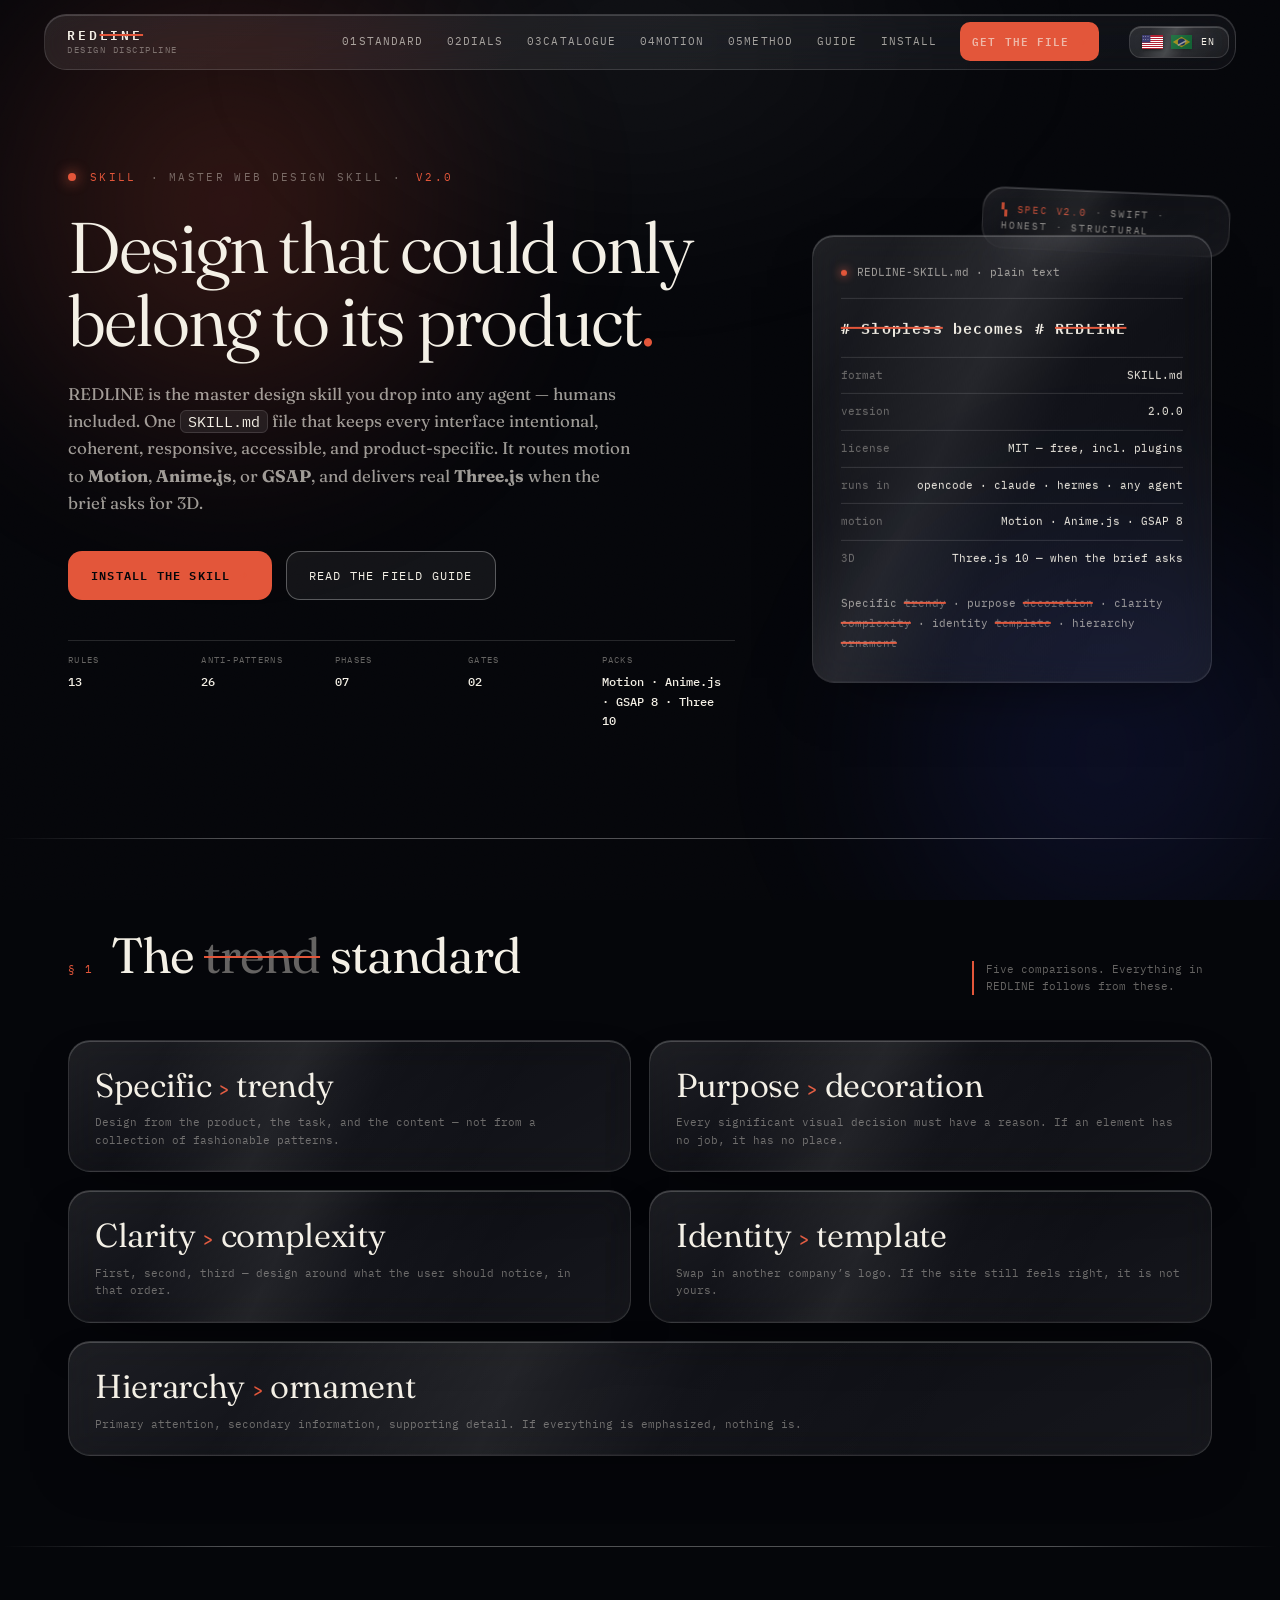
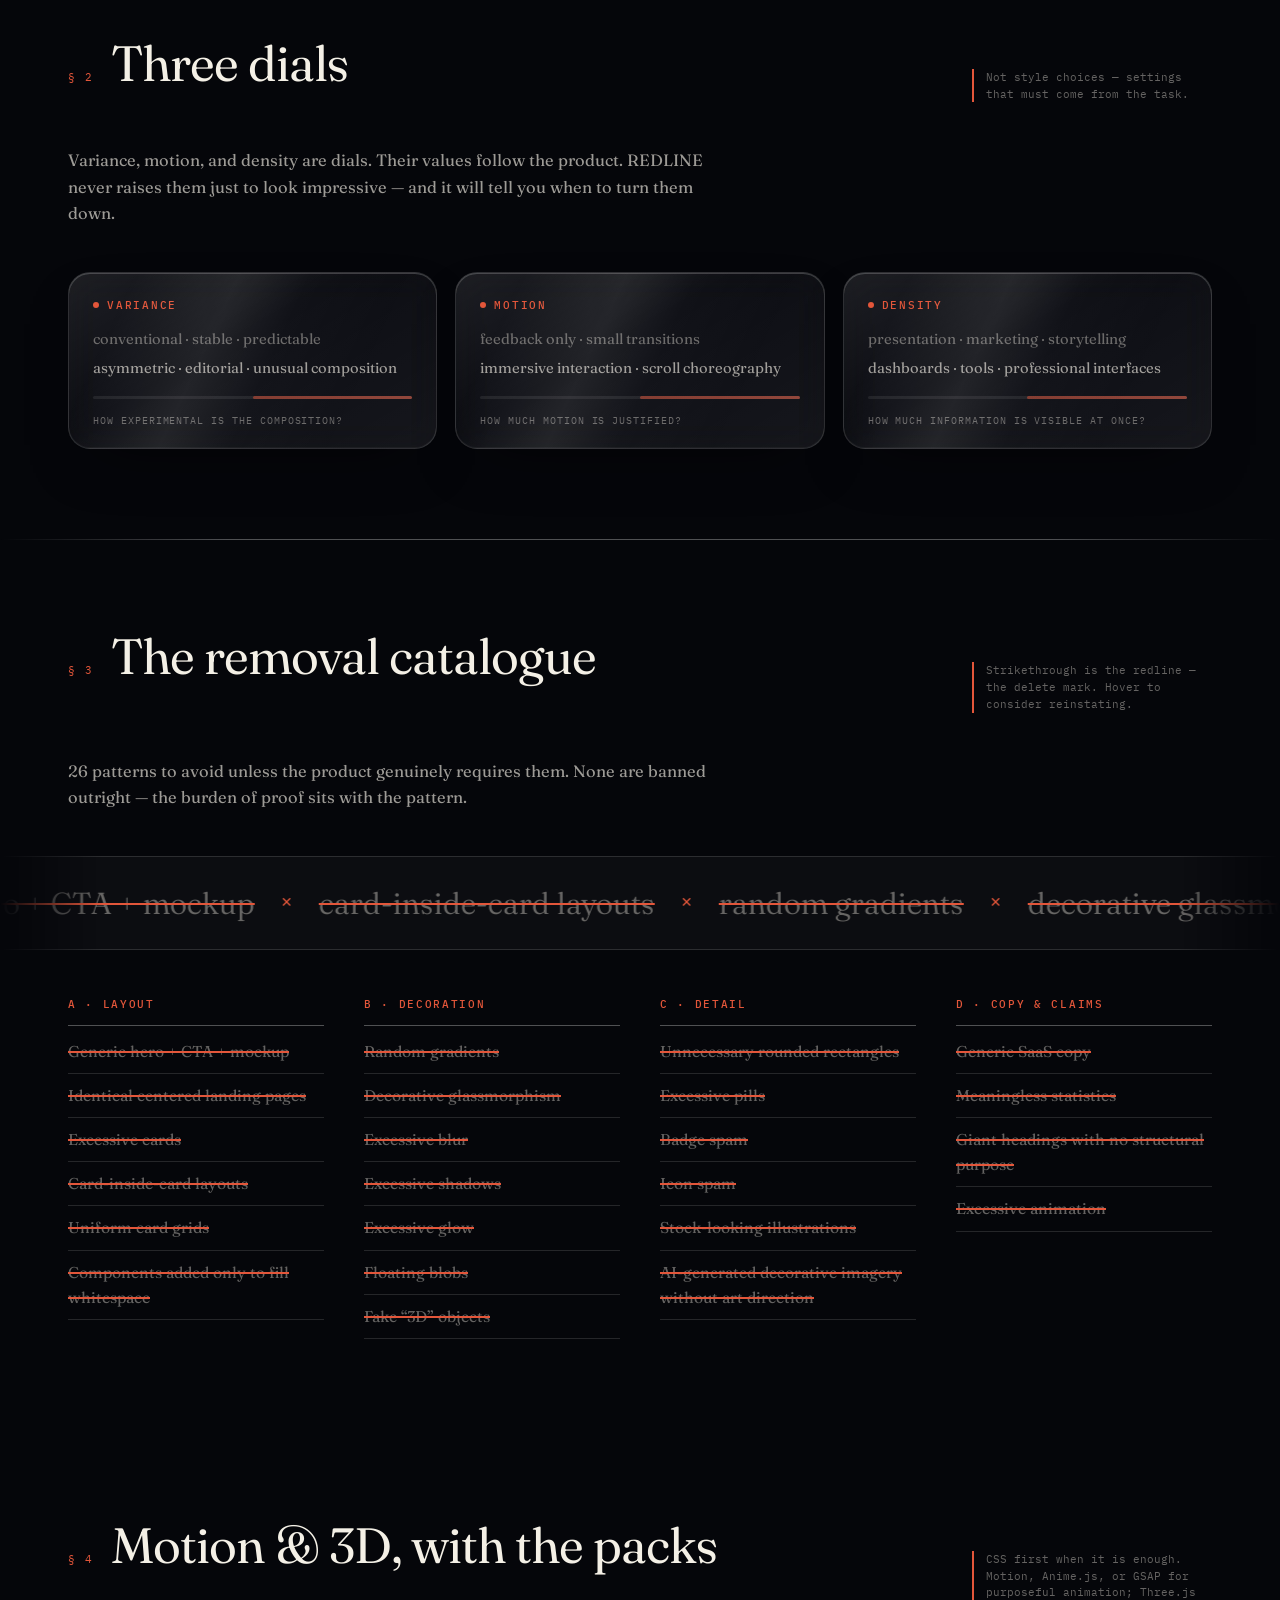
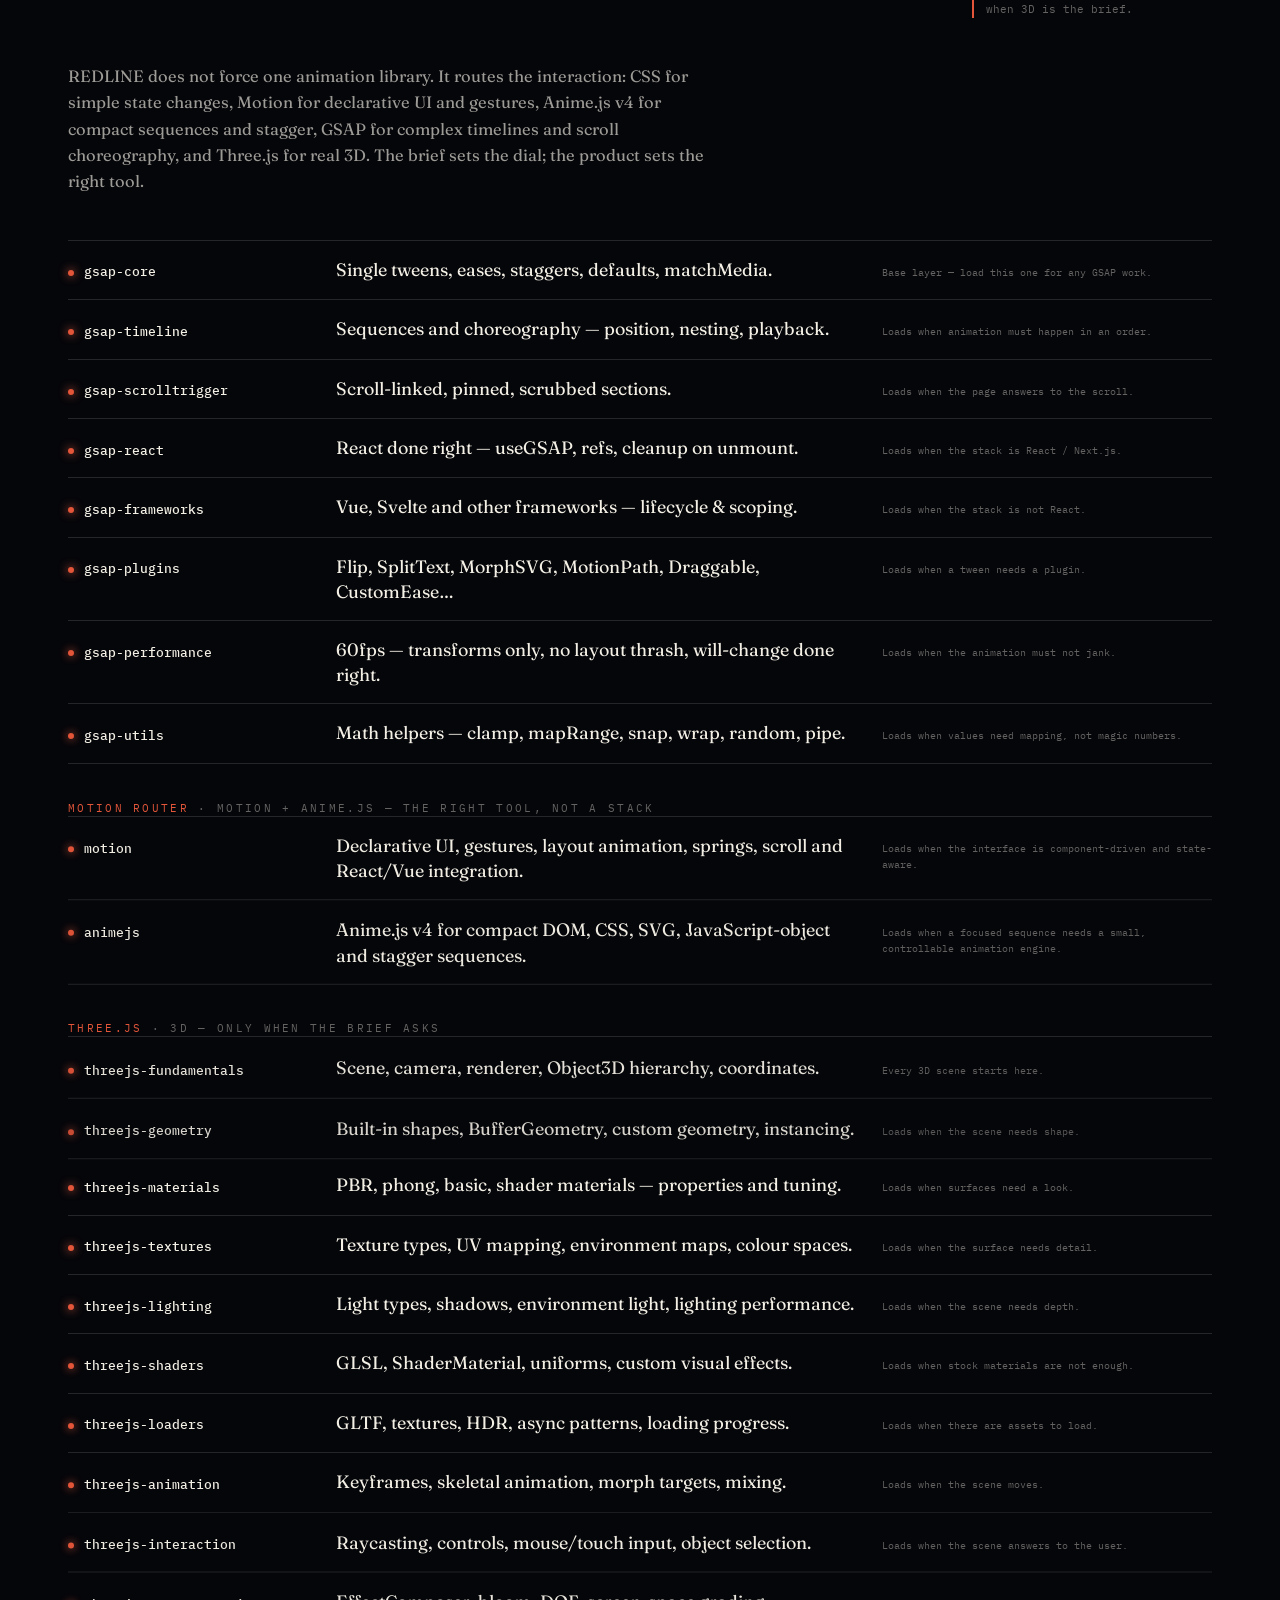
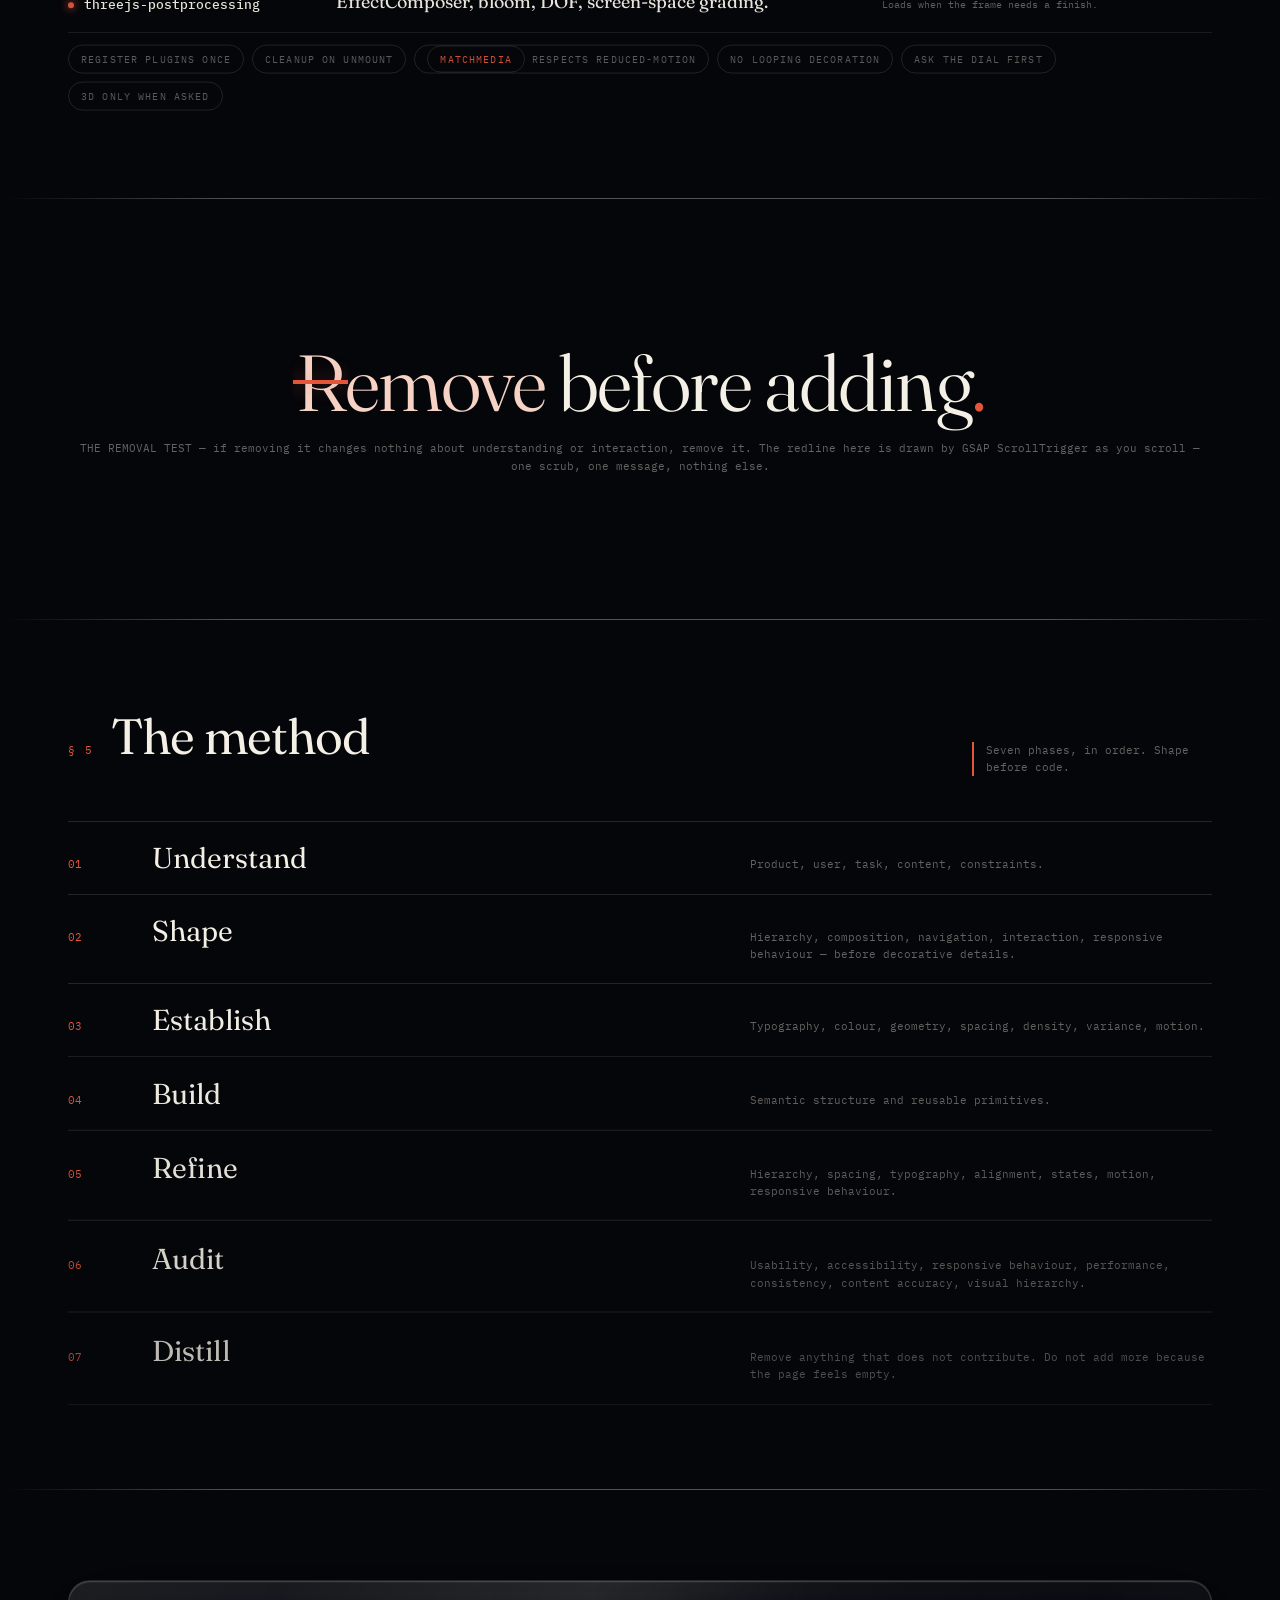
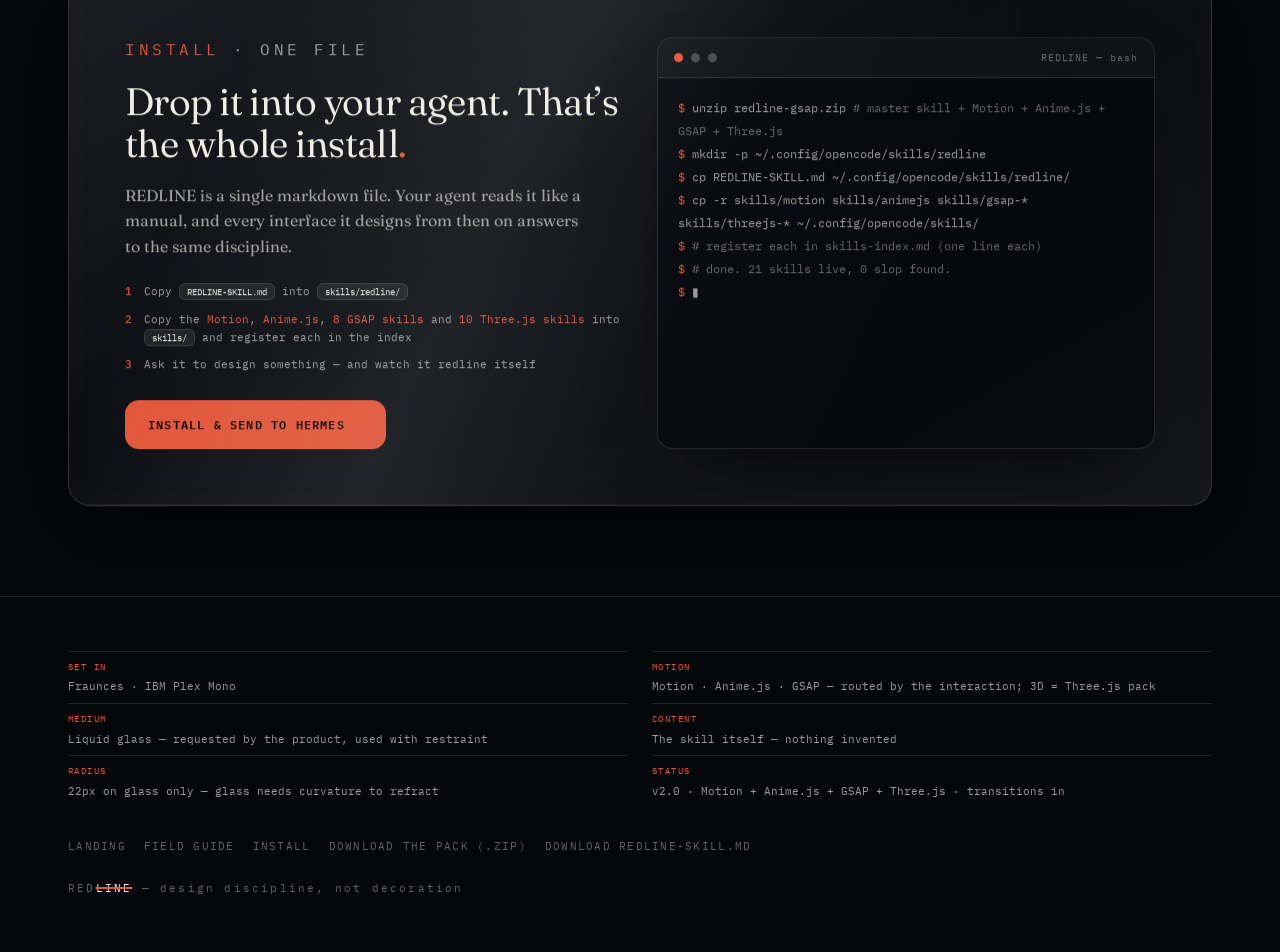
==== commit 04ac6be8: "feat: upgrade Redline to master website skill" ====
--- a/index.html
+++ b/index.html
@@ -57,8 +57,8 @@
       "url": "https://klcombr.github.io/redline/",
       "applicationCategory": "DeveloperApplication",
       "operatingSystem": "Any AI agent that reads SKILL.md files (opencode, Claude Code, Hermes, Cursor)",
-      "softwareVersion": "1.0",
-      "description": "One SKILL.md file that keeps AI-generated interfaces intentional, coherent, and human. Pairs with eight official GSAP skills and ten official Three.js skills.",
+      "softwareVersion": "2.0.0",
+      "description": "The master skill for exceptional websites: product truth, hierarchy, responsive UX, accessibility, Motion, Anime.js v4, GSAP, and real Three.js.",
       "offers": { "@type": "Offer", "price": "0", "priceCurrency": "USD" },
       "license": "https://github.com/klcombr/redline/blob/main/LICENSE",
       "isPartOf": { "@id": "https://klcombr.github.io/redline/#website" }
@@ -105,9 +105,9 @@
   <section class="hero">
     <div class="wrap hero__grid">
       <div>
-        <p class="eyebrow hero__eyebrow"><span class="glow"></span><span class="red">SKILL</span> · SINGLE MARKDOWN FILE · <span class="red">v1.2</span></p>
+        <p class="eyebrow hero__eyebrow"><span class="glow"></span><span class="red">SKILL</span> · MASTER WEB DESIGN SKILL · <span class="red">v2.0</span></p>
         <h1>Design that could only belong to its product<span class="period">.</span></h1>
-        <p class="sub" data-i18n="hero.sub">REDLINE is a design discipline you drop into any agent — humans included. One <code class="inline-code">SKILL.md</code> file that keeps every interface it ships <em>intentional</em>, <em>coherent</em>, and <em>human-designed</em>. Motion is GSAP — page transitions, reveals, marquee, parallax — and when the brief asks for 3D, real Three.js. No framework. No build. No chrome to configure.</p>
+        <p class="sub" data-i18n="hero.sub">REDLINE is the master design skill you drop into any agent — humans included. One <code class="inline-code">SKILL.md</code> file that keeps every interface intentional, coherent, responsive, accessible, and product-specific. It routes motion to <strong>Motion</strong>, <strong>Anime.js</strong>, or <strong>GSAP</strong>, and delivers real <strong>Three.js</strong> when the brief asks for 3D.</p>
         <div class="hero__cta">
           <a class="btn btn--primary" href="install.html">Install the skill <span class="arrow">→</span></a>
           <a class="btn" href="guide.html">Read the field guide</a>
@@ -117,21 +117,21 @@
           <div><span class="k">Anti-patterns</span><span class="v">26</span></div>
           <div><span class="k">Phases</span><span class="v">07</span></div>
           <div><span class="k">Gates</span><span class="v">02</span></div>
-          <div><span class="k">Packs</span><span class="v">GSAP 8 · Three 10</span></div>
+          <div><span class="k">Packs</span><span class="v">Motion · Anime.js · GSAP 8 · Three 10</span></div>
         </div>
       </div>
 
       <div class="hero__stage">
-        <div class="glass skillcard--back" aria-hidden="true"><span class="red">▚ spec v1.2</span> · swift · honest · structural</div>
+        <div class="glass skillcard--back" aria-hidden="true"><span class="red">▚ spec v2.0</span> · swift · honest · structural</div>
         <div class="glass skillcard">
           <p class="skillcard__file"><span class="dot"></span> REDLINE-SKILL.md · plain text</p>
           <h2 data-i18n="sc.h2"><span class="strike"># Slopless</span> becomes # <span class="strike">REDLINE</span></h2>
           <div class="skillcard__rows">
             <div><span class="k">format</span><span class="v">SKILL.md</span></div>
-            <div><span class="k">version</span><span class="v">1.2.0</span></div>
+            <div><span class="k">version</span><span class="v">2.0.0</span></div>
             <div><span class="k">license</span><span class="v">MIT — free, incl. plugins</span></div>
             <div><span class="k">runs in</span><span class="v">opencode · claude · hermes · any agent</span></div>
-            <div><span class="k">motion</span><span class="v">GSAP 8 — transitions · reveals · scroll</span></div>
+            <div><span class="k">motion</span><span class="v">Motion · Anime.js · GSAP 8</span></div>
             <div><span class="k">3D</span><span class="v">Three.js 10 — when the brief asks</span></div>
           </div>
           <p class="skillcard__rules" data-i18n="sc.rules">
@@ -317,9 +317,9 @@
       <div class="sec__head">
         <span class="sec__no">§ 4</span>
         <h2 class="sec__title">Motion &amp; 3D, with the packs</h2>
-        <p class="sec__note">CSS still first. GSAP for motion, Three.js for 3D. The brief decides which.</p>
-      </div>
-      <p class="sec__lead">REDLINE does not force animation — the dial sets the motion, and the brief sets the dial. Asked for animated? Everything that can carry feeling animates, GSAP, done right: transitions between pages, hero reveals, scroll reveals, marquee, parallax. Asked for 3D? Real Three.js — scene, geometry, light, assets, interaction. Asked for dry? Dry. GSAP is 100% free, including every plugin; Three.js is free and open source.</p>
+        <p class="sec__note">CSS first when it is enough. Motion, Anime.js, or GSAP for purposeful animation; Three.js when 3D is the brief.</p>
+      </div>
+      <p class="sec__lead">REDLINE does not force one animation library. It routes the interaction: CSS for simple state changes, Motion for declarative UI and gestures, Anime.js v4 for compact sequences and stagger, GSAP for complex timelines and scroll choreography, and Three.js for real 3D. The brief sets the dial; the product sets the right tool.</p>
       <div class="gskills">
         <div class="gskill">
           <span class="gskill__name">gsap-core</span>
@@ -360,6 +360,19 @@
           <span class="gskill__name">gsap-utils</span>
           <span class="gskill__do">Math helpers — clamp, mapRange, snap, wrap, random, pipe.</span>
           <span class="gskill__when">Loads when values need mapping, not magic numbers.</span>
+        </div>
+      </div>
+      <p class="eyebrow packsub"><span class="red">MOTION ROUTER</span> · MOTION + ANIME.JS — THE RIGHT TOOL, NOT A STACK</p>
+      <div class="gskills">
+        <div class="gskill">
+          <span class="gskill__name">motion</span>
+          <span class="gskill__do">Declarative UI, gestures, layout animation, springs, scroll and React/Vue integration.</span>
+          <span class="gskill__when">Loads when the interface is component-driven and state-aware.</span>
+        </div>
+        <div class="gskill">
+          <span class="gskill__name">animejs</span>
+          <span class="gskill__do">Anime.js v4 for compact DOM, CSS, SVG, JavaScript-object and stagger sequences.</span>
+          <span class="gskill__when">Loads when a focused sequence needs a small, controllable animation engine.</span>
         </div>
       </div>
       <p class="eyebrow packsub"><span class="red">THREE.JS</span> · 3D — ONLY WHEN THE BRIEF ASKS</p>
@@ -491,7 +504,7 @@
           <p>REDLINE is a single markdown file. Your agent reads it like a manual, and every interface it designs from then on answers to the same discipline.</p>
           <div class="installbox__steps">
             <div><span class="n">1</span><span data-i18n="ib.s1">Copy <code class="inline-code">REDLINE-SKILL.md</code> into <code class="inline-code">skills/redline/</code></span></div>
-            <div><span class="n">2</span><span data-i18n="ib.s2">Copy the <span class="red">8 GSAP skills</span> and <span class="red">10 Three.js skills</span> into <code class="inline-code">skills/</code> and register each in the index</span></div>
+            <div><span class="n">2</span><span data-i18n="ib.s2">Copy the <span class="red">Motion</span>, <span class="red">Anime.js</span>, <span class="red">8 GSAP skills</span> and <span class="red">10 Three.js skills</span> into <code class="inline-code">skills/</code> and register each in the index</span></div>
             <div><span class="n">3</span><span data-i18n="ib.s3">Ask it to design something — and watch it redline itself</span></div>
           </div>
           <div style="margin-top:8px">
@@ -501,12 +514,12 @@
         <div class="terminal" role="img" aria-label="Terminal showing the Redline install commands" data-i18n-attr="aria-label">
           <div class="terminal__bar"><i></i><i></i><i></i><span>REDLINE — bash</span></div>
           <div class="terminal__body">
-            <div><span class="p">$</span> unzip redline-gsap.zip <span class="c"># skill + GSAP + Three.js packs</span></div>
+            <div><span class="p">$</span> unzip redline-gsap.zip <span class="c"># master skill + Motion + Anime.js + GSAP + Three.js</span></div>
             <div><span class="p">$</span> mkdir -p ~/.config/opencode/skills/redline</div>
             <div><span class="p">$</span> cp REDLINE-SKILL.md ~/.config/opencode/skills/redline/</div>
-            <div><span class="p">$</span> cp -r skills/gsap-* skills/threejs-* ~/.config/opencode/skills/</div>
+            <div><span class="p">$</span> cp -r skills/motion skills/animejs skills/gsap-* skills/threejs-* ~/.config/opencode/skills/</div>
             <div><span class="p">$</span> <span class="c"># register each in skills-index.md (one line each)</span></div>
-            <div><span class="p">$</span> <span class="c"># done. 19 skills live, 0 slop found.</span></div>
+            <div><span class="p">$</span> <span class="c"># done. 21 skills live, 0 slop found.</span></div>
             <div><span class="p">$</span> <span class="caret">▮</span></div>
           </div>
         </div>
@@ -525,9 +538,9 @@
         <p class="colophon__line"><span class="k">Radius</span>22px on glass only — glass needs curvature to refract</p>
       </div>
       <div>
-        <p class="colophon__line"><span class="k">Motion</span>Everything GSAP — page transitions, reveals, marquee, parallax, scrub; 3D = Three.js pack</p>
+        <p class="colophon__line"><span class="k">Motion</span>Motion · Anime.js · GSAP — routed by the interaction; 3D = Three.js pack</p>
         <p class="colophon__line"><span class="k">Content</span>The skill itself — nothing invented</p>
-        <p class="colophon__line"><span class="k">Status</span>v1.2 · packs GSAP + Three.js · transitions in</p>
+        <p class="colophon__line"><span class="k">Status</span>v2.0 · Motion + Anime.js + GSAP + Three.js · transitions in</p>
       </div>
     </div>
     <nav class="colophon__nav" aria-label="Footer" data-i18n-attr="aria-label">
